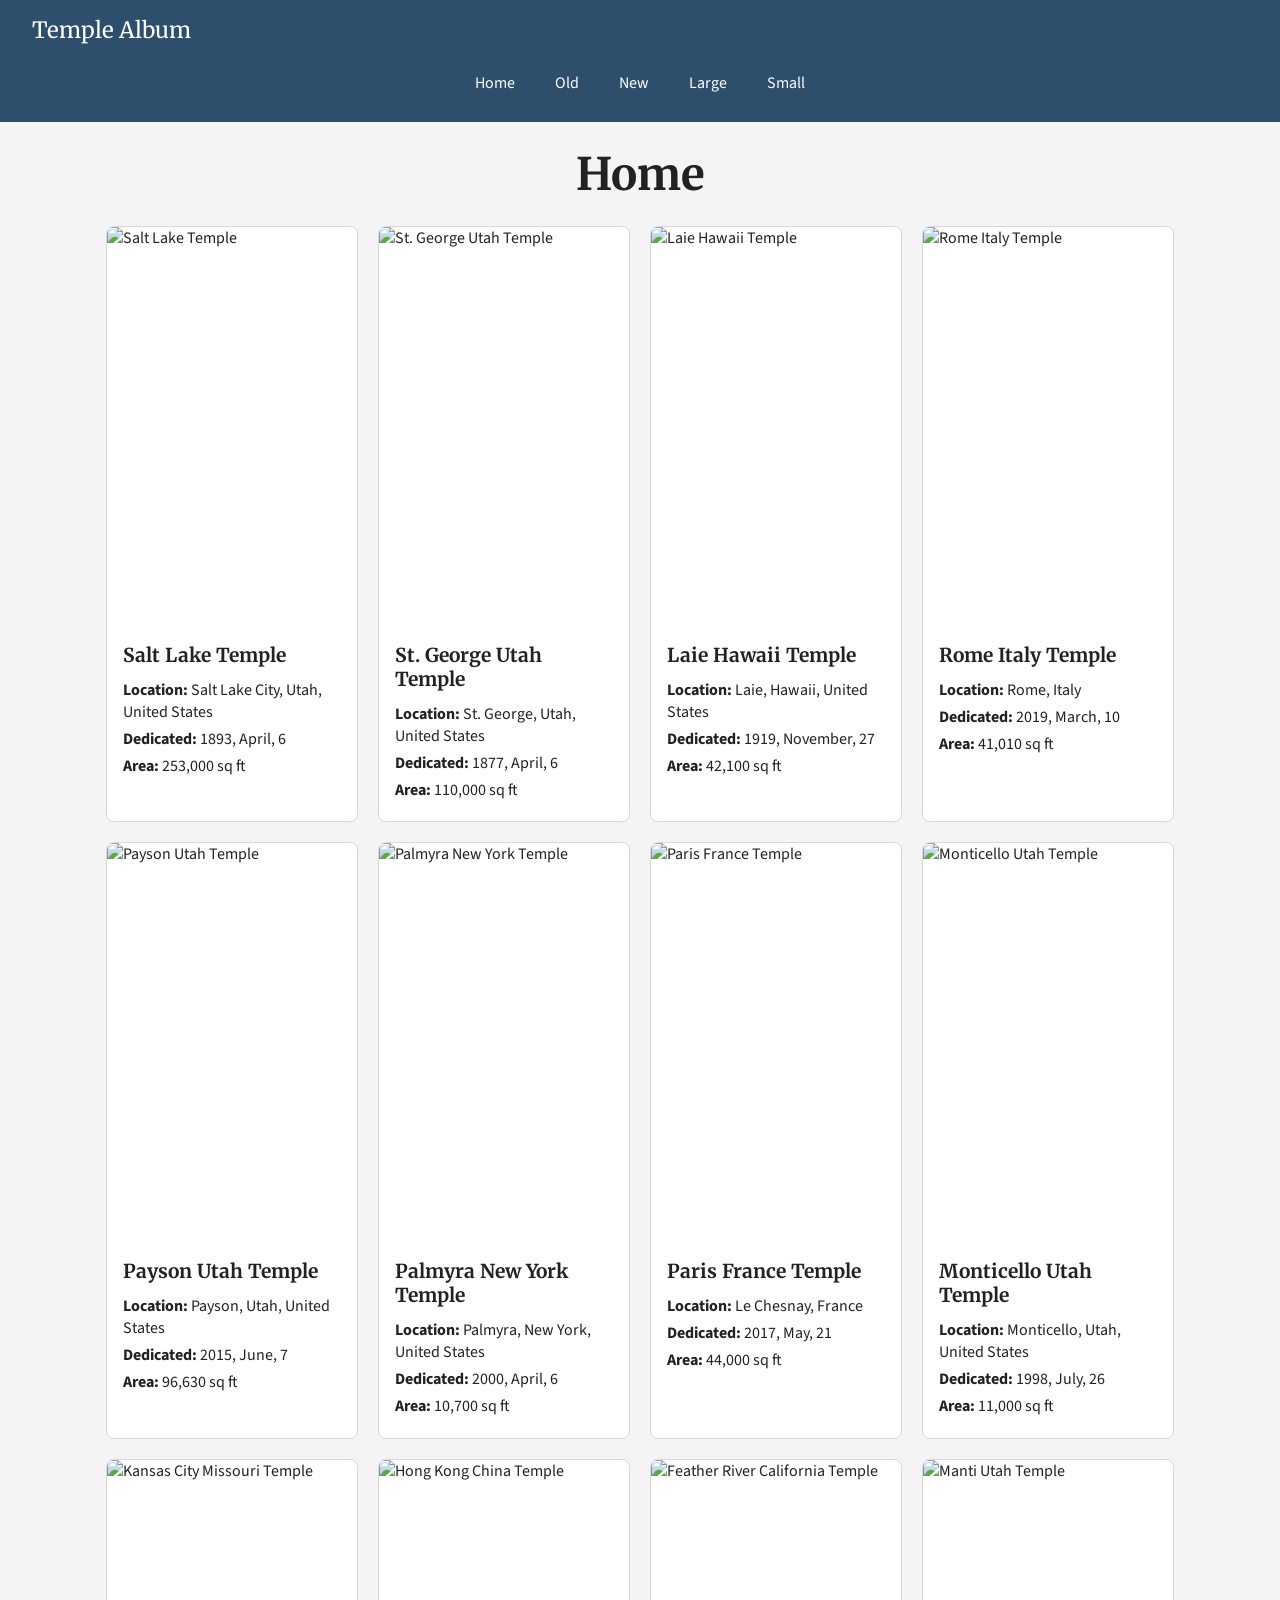
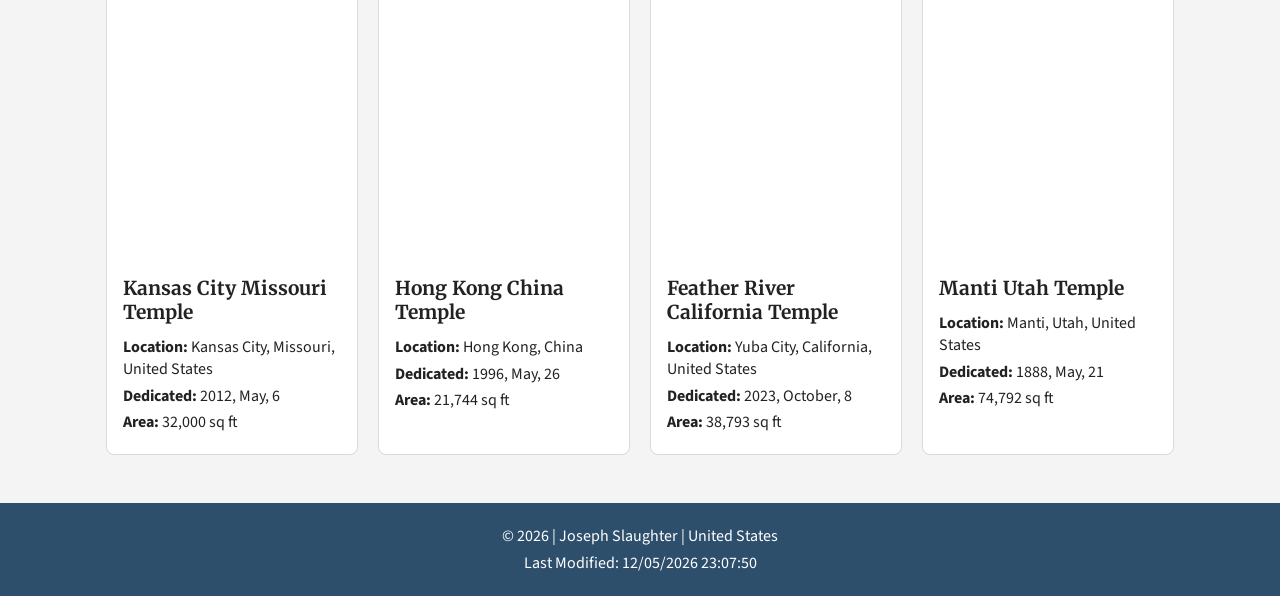
==== filtered-temples.html @ b45bba81 "Add WDD 131 assignment pages" ====
<!DOCTYPE html>
<html lang="en">
<head>
  <meta charset="UTF-8">
  <meta name="viewport" content="width=device-width, initial-scale=1.0">
  <meta name="description" content="Filtered temple album with responsive navigation and lazy loaded images.">
  <meta name="author" content="Joseph Slaughter">
  <title>Filtered Temple Album</title>
  <link rel="preconnect" href="https://fonts.googleapis.com">
  <link rel="preconnect" href="https://fonts.gstatic.com" crossorigin>
  <link href="https://fonts.googleapis.com/css2?family=Merriweather:wght@700&family=Source+Sans+3:wght@400;600;700&display=swap" rel="stylesheet">
  <link rel="stylesheet" href="styles/filtered-temples.css">
  <link rel="stylesheet" href="styles/filtered-temples-large.css">
  <script src="scripts/filtered-temples.js" defer></script>
</head>
<body>
  <header>
    <div class="header-bar">
      <span class="site-title">Temple Album</span>
      <button id="menuButton" class="menu-button" type="button" aria-expanded="false" aria-controls="primaryNav" aria-label="Open navigation menu">
        &#9776;
      </button>
    </div>
    <nav id="primaryNav" class="navigation">
      <button type="button" data-filter="home">Home</button>
      <button type="button" data-filter="old">Old</button>
      <button type="button" data-filter="new">New</button>
      <button type="button" data-filter="large">Large</button>
      <button type="button" data-filter="small">Small</button>
    </nav>
  </header>

  <main>
    <h1 id="pageTitle">Home</h1>
    <div id="templeCards" class="card-grid"></div>
  </main>

  <footer>
    <p>&copy; <span id="currentyear"></span> | Joseph Slaughter | United States</p>
    <p id="lastModified"></p>
  </footer>
</body>
</html>
---- styles/filtered-temples.css ----
@import url("./temples.css");
---- styles/filtered-temples-large.css ----
@import url("./temples-large.css");
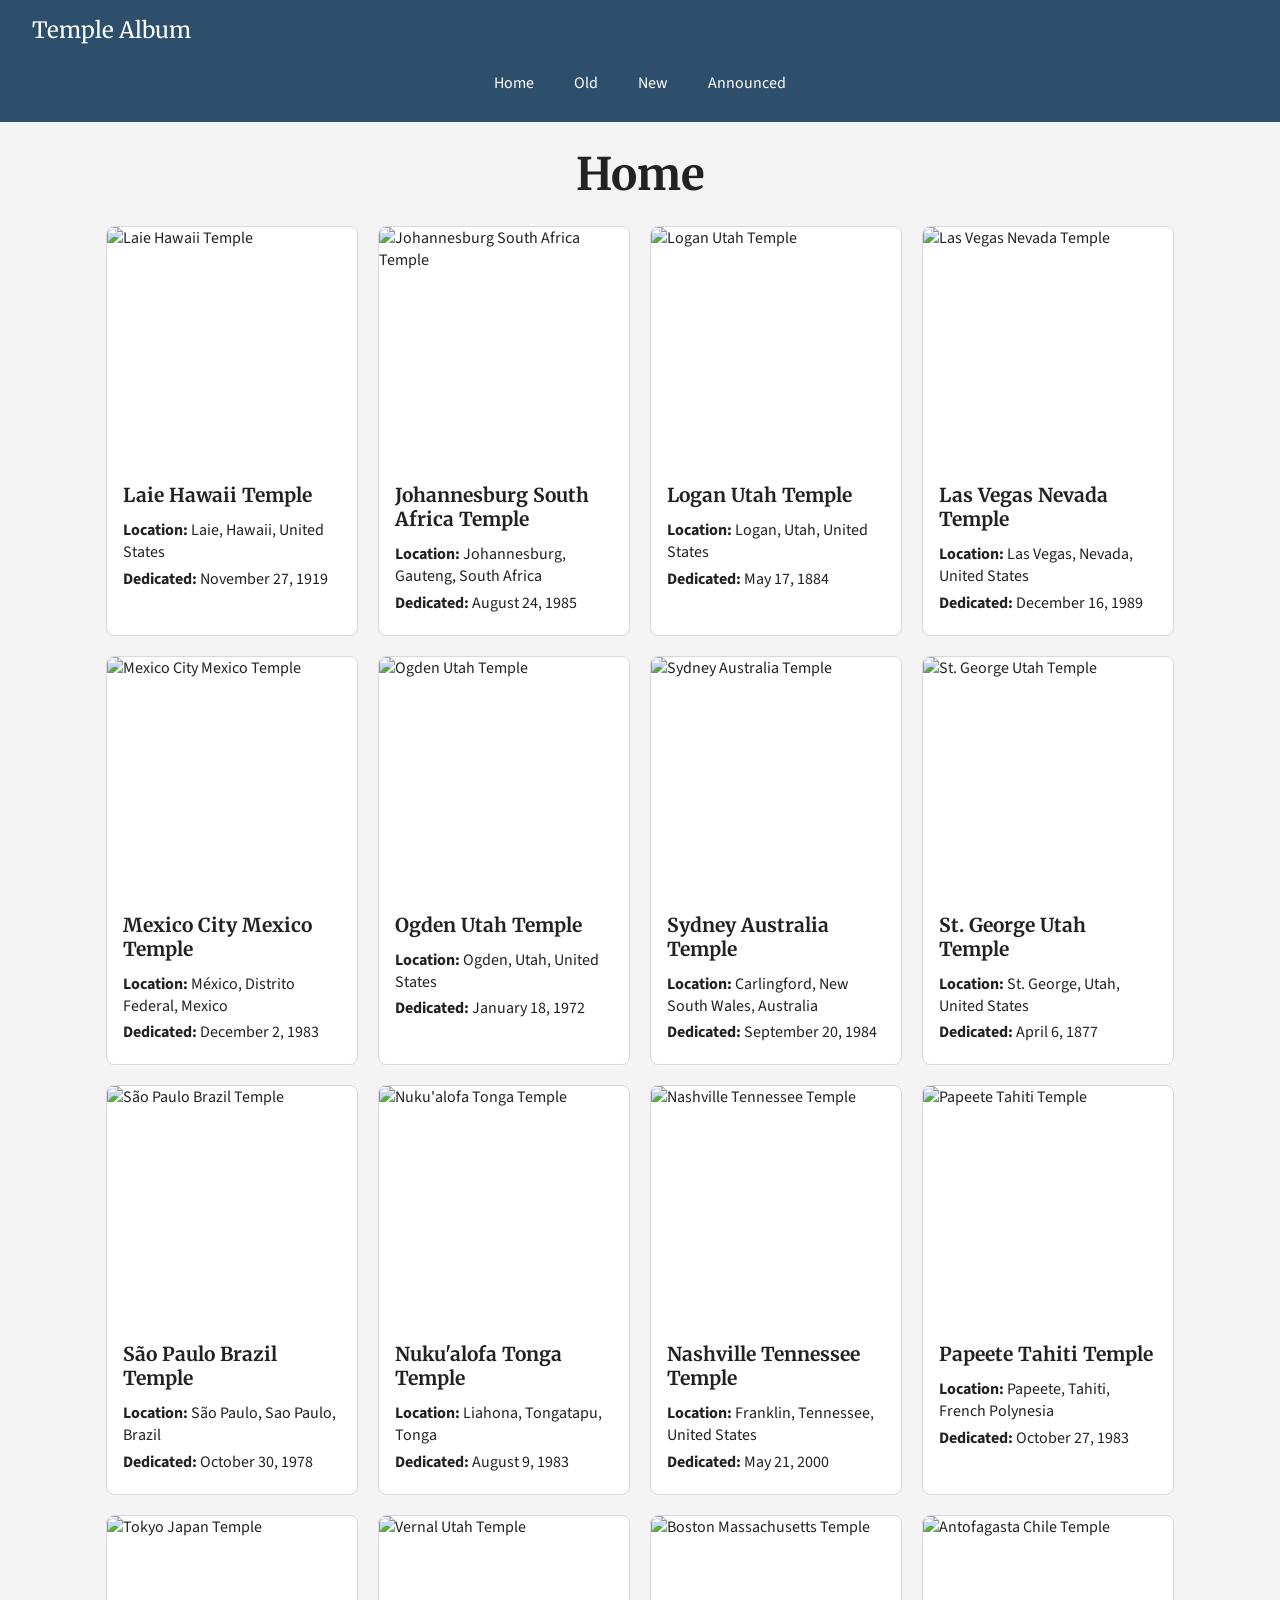
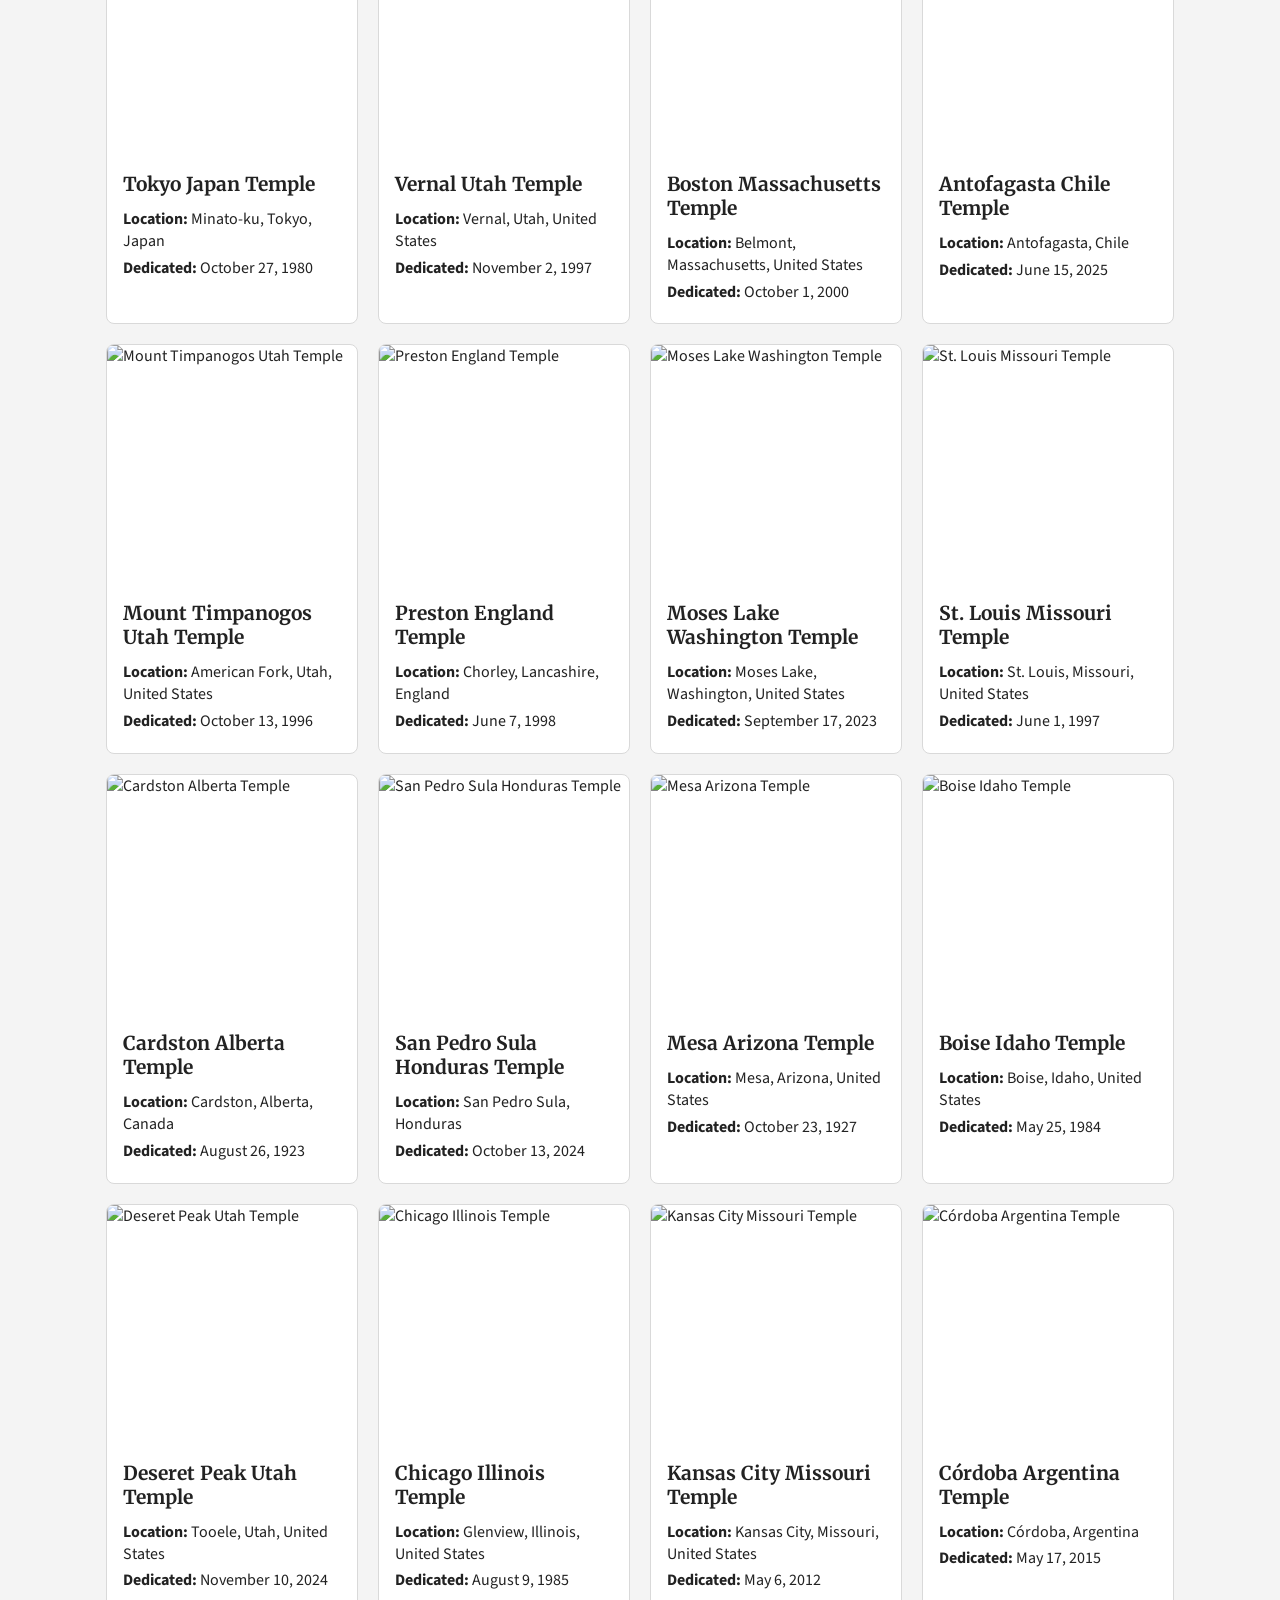
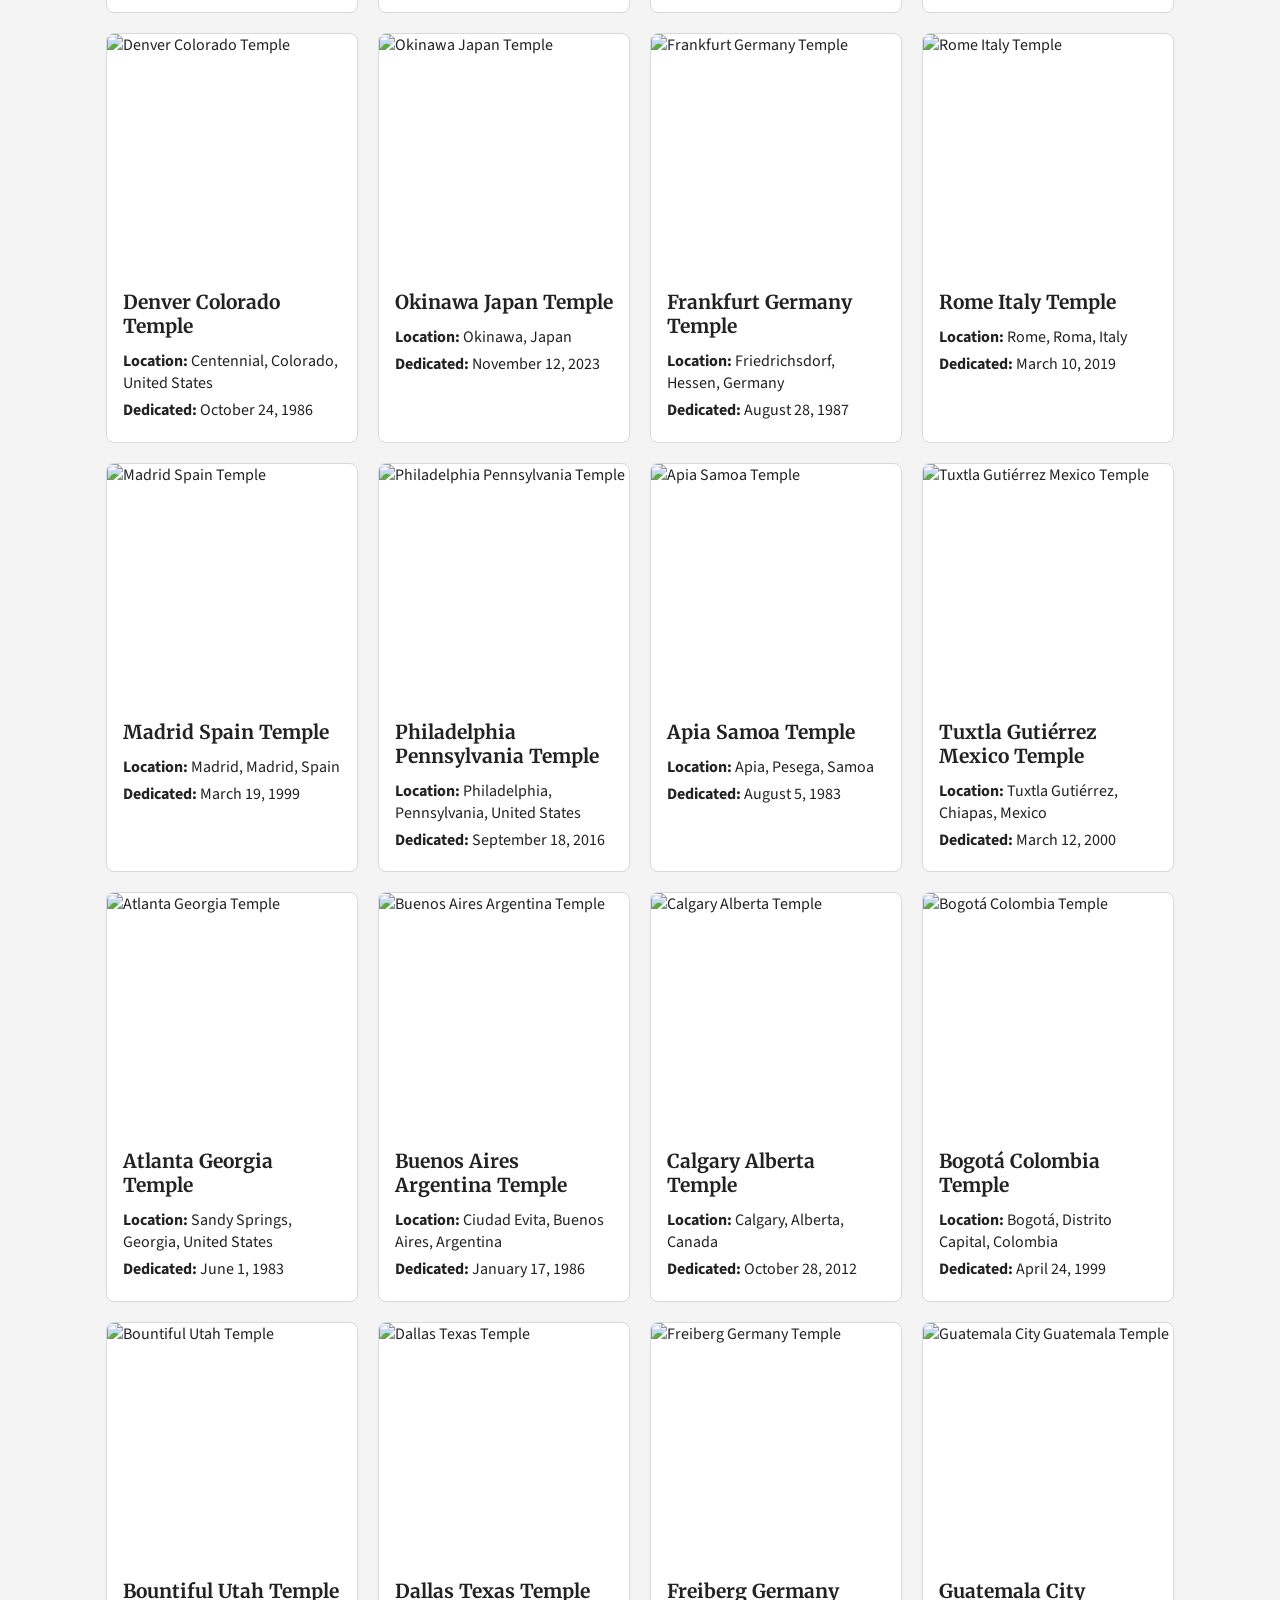
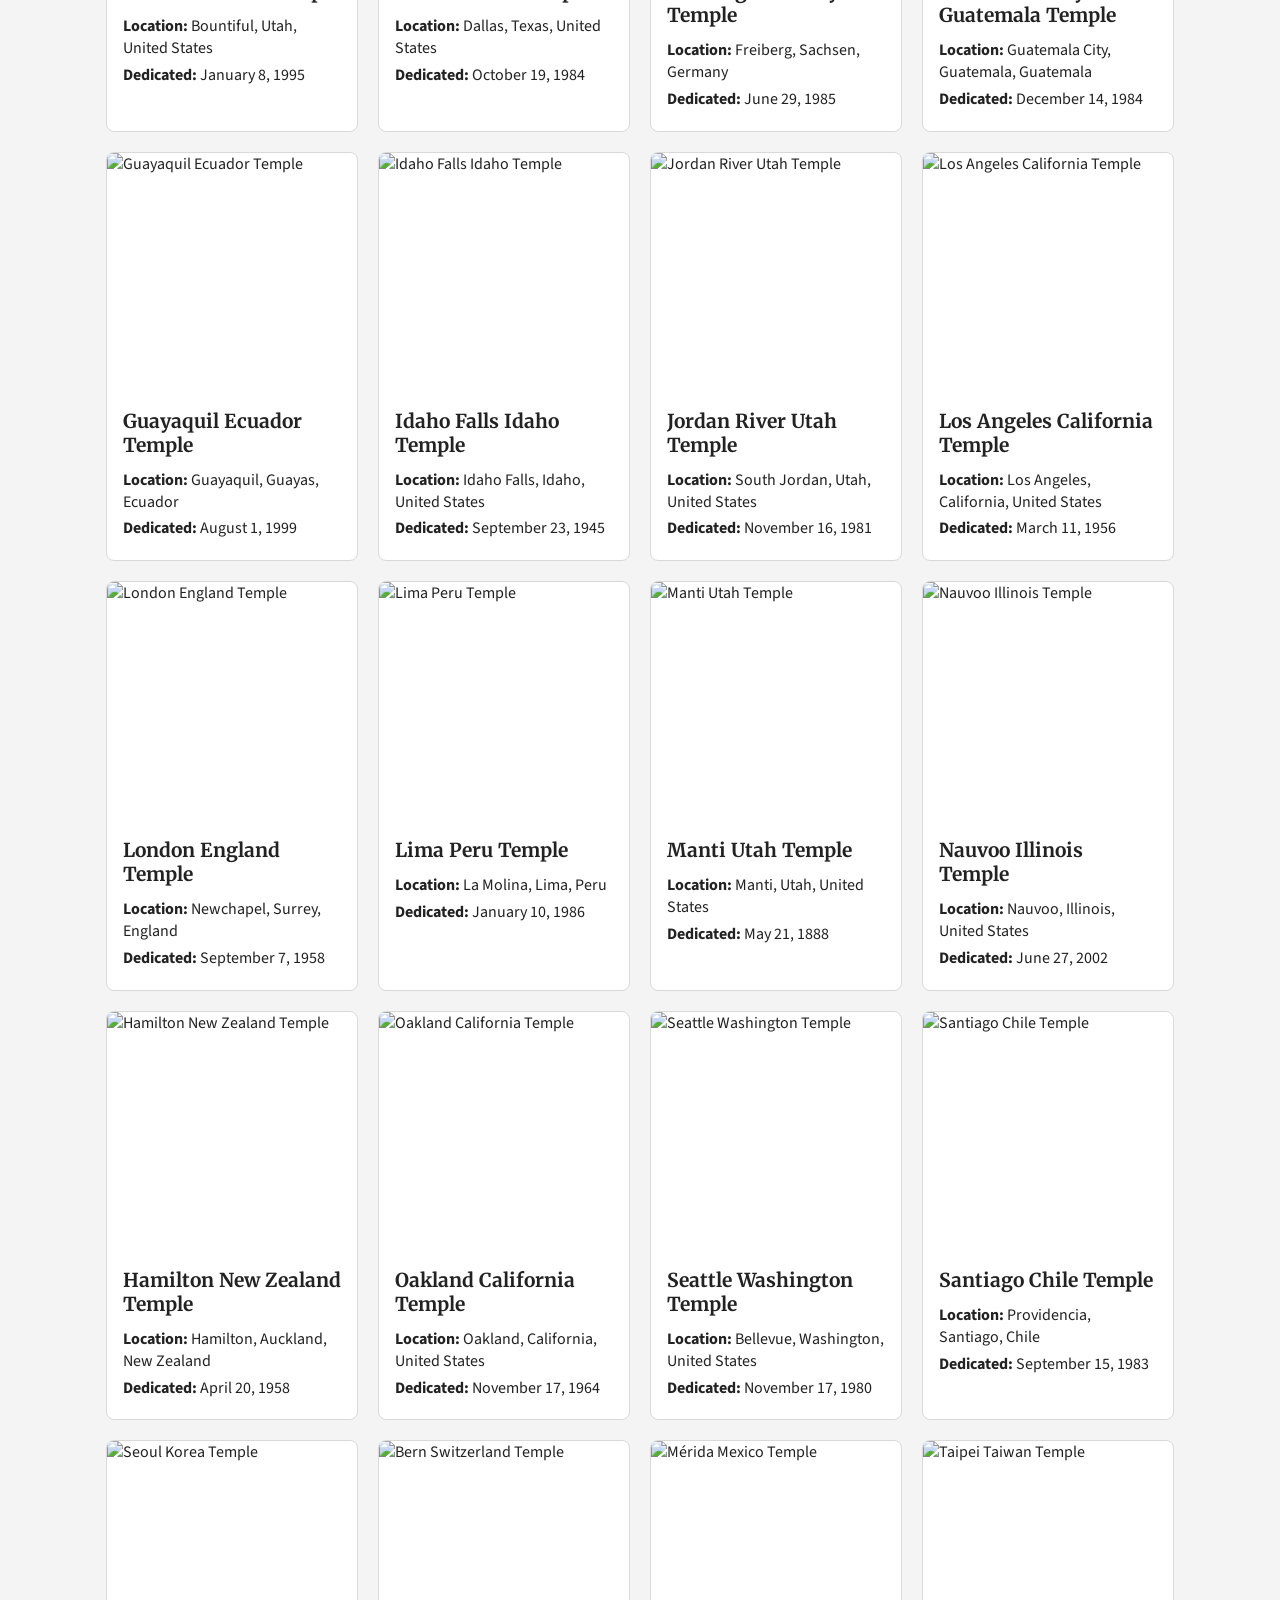
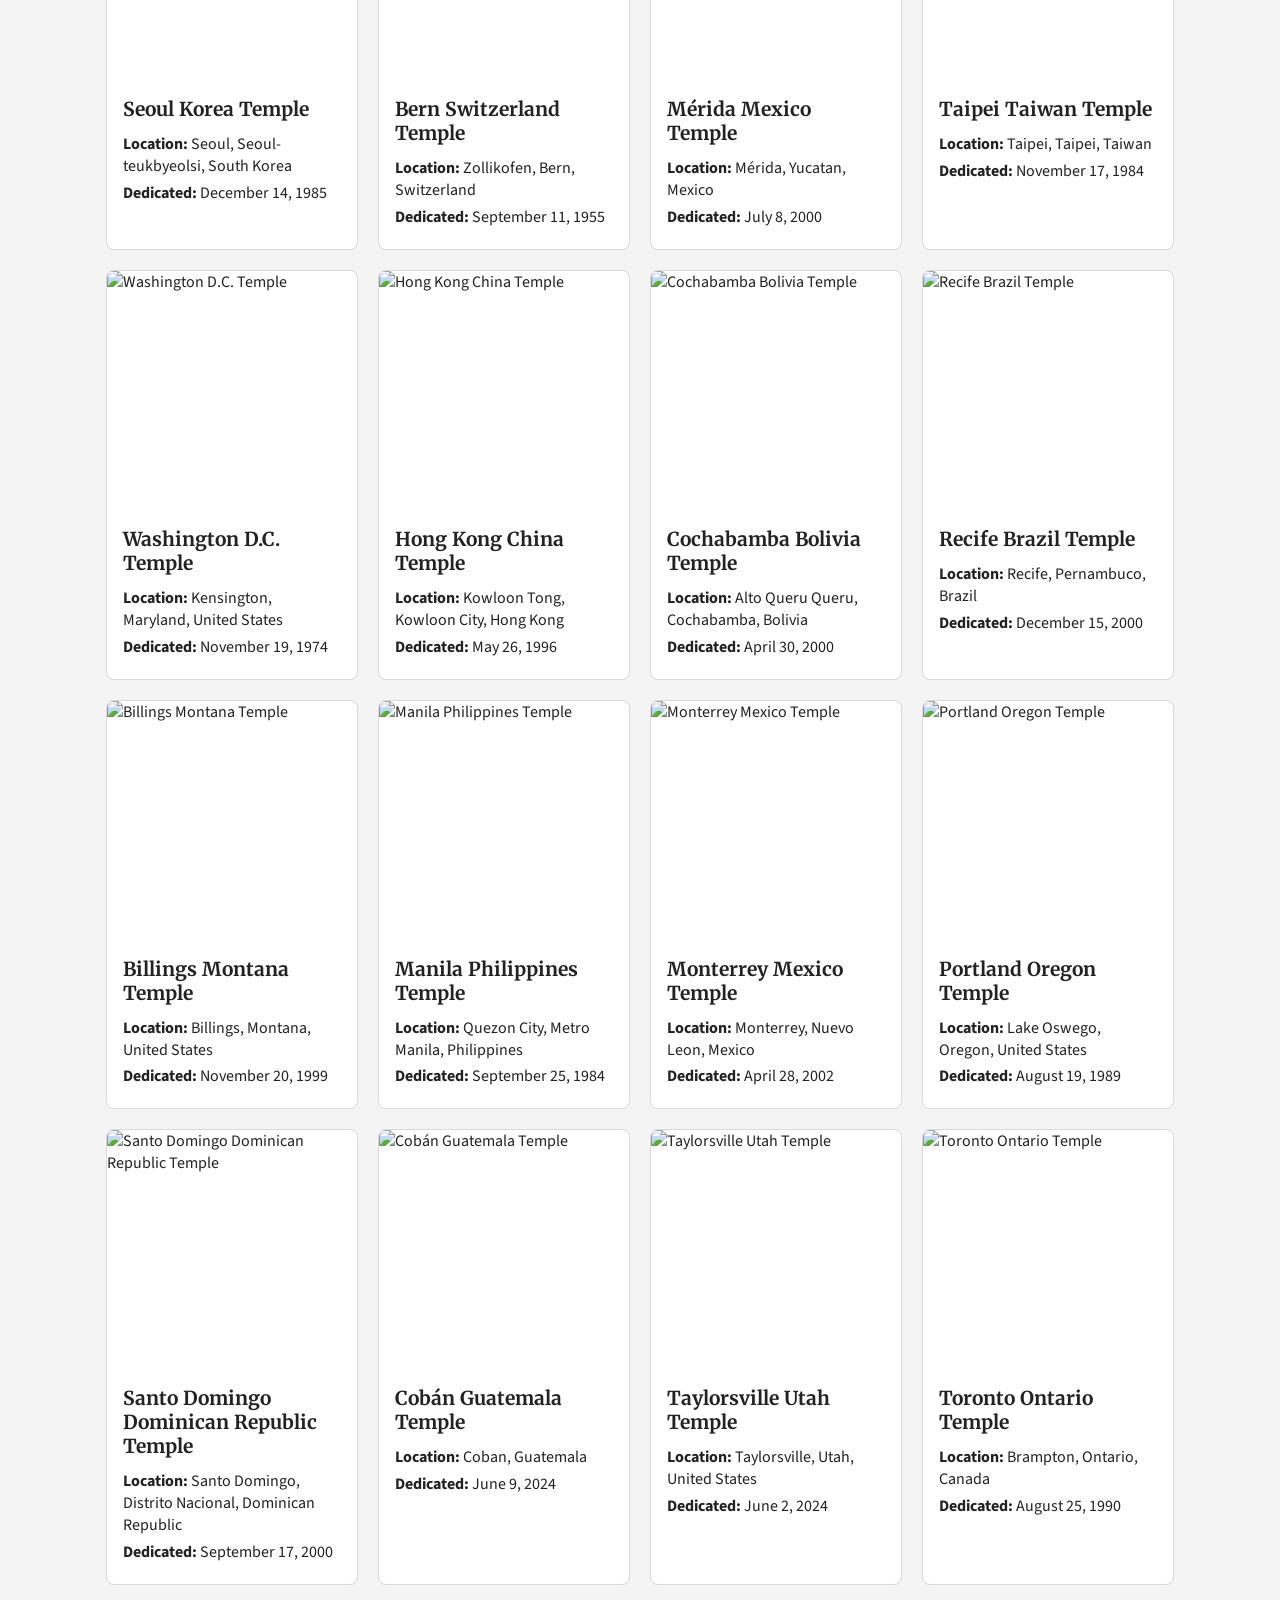
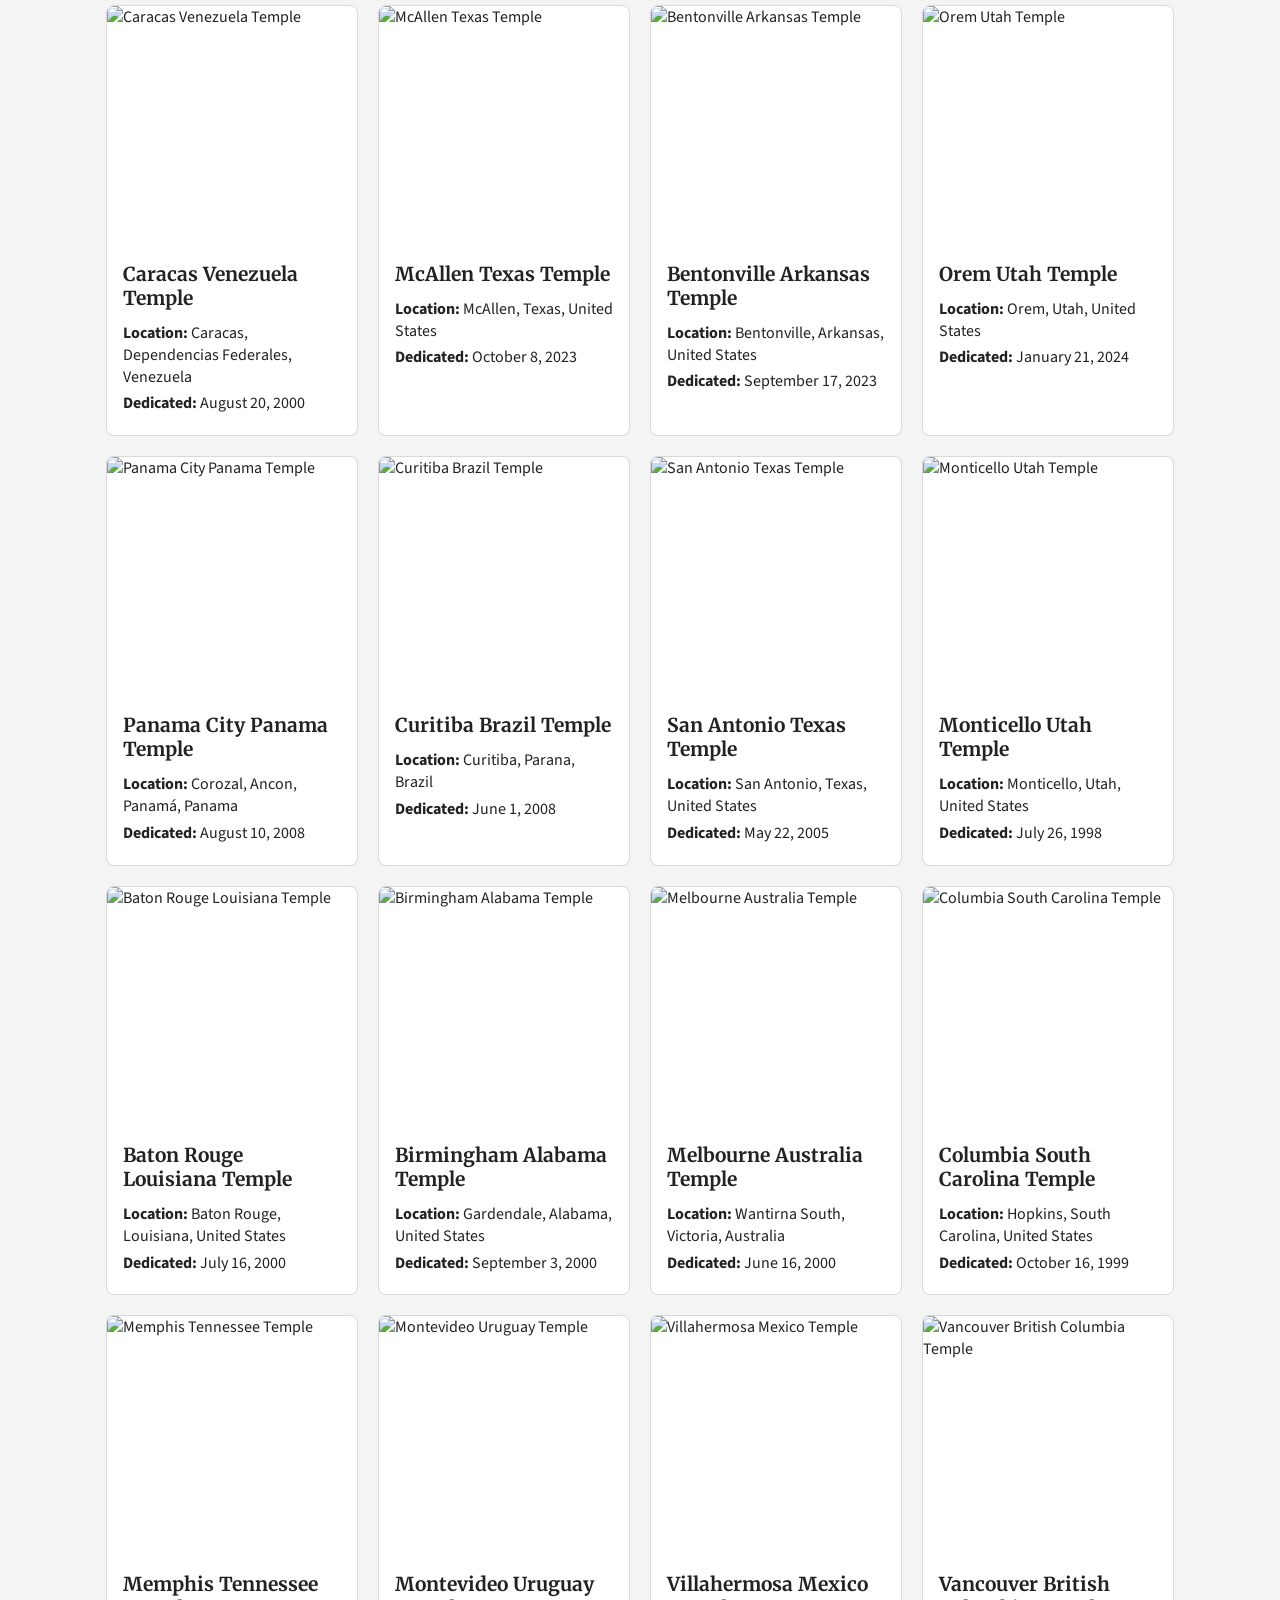
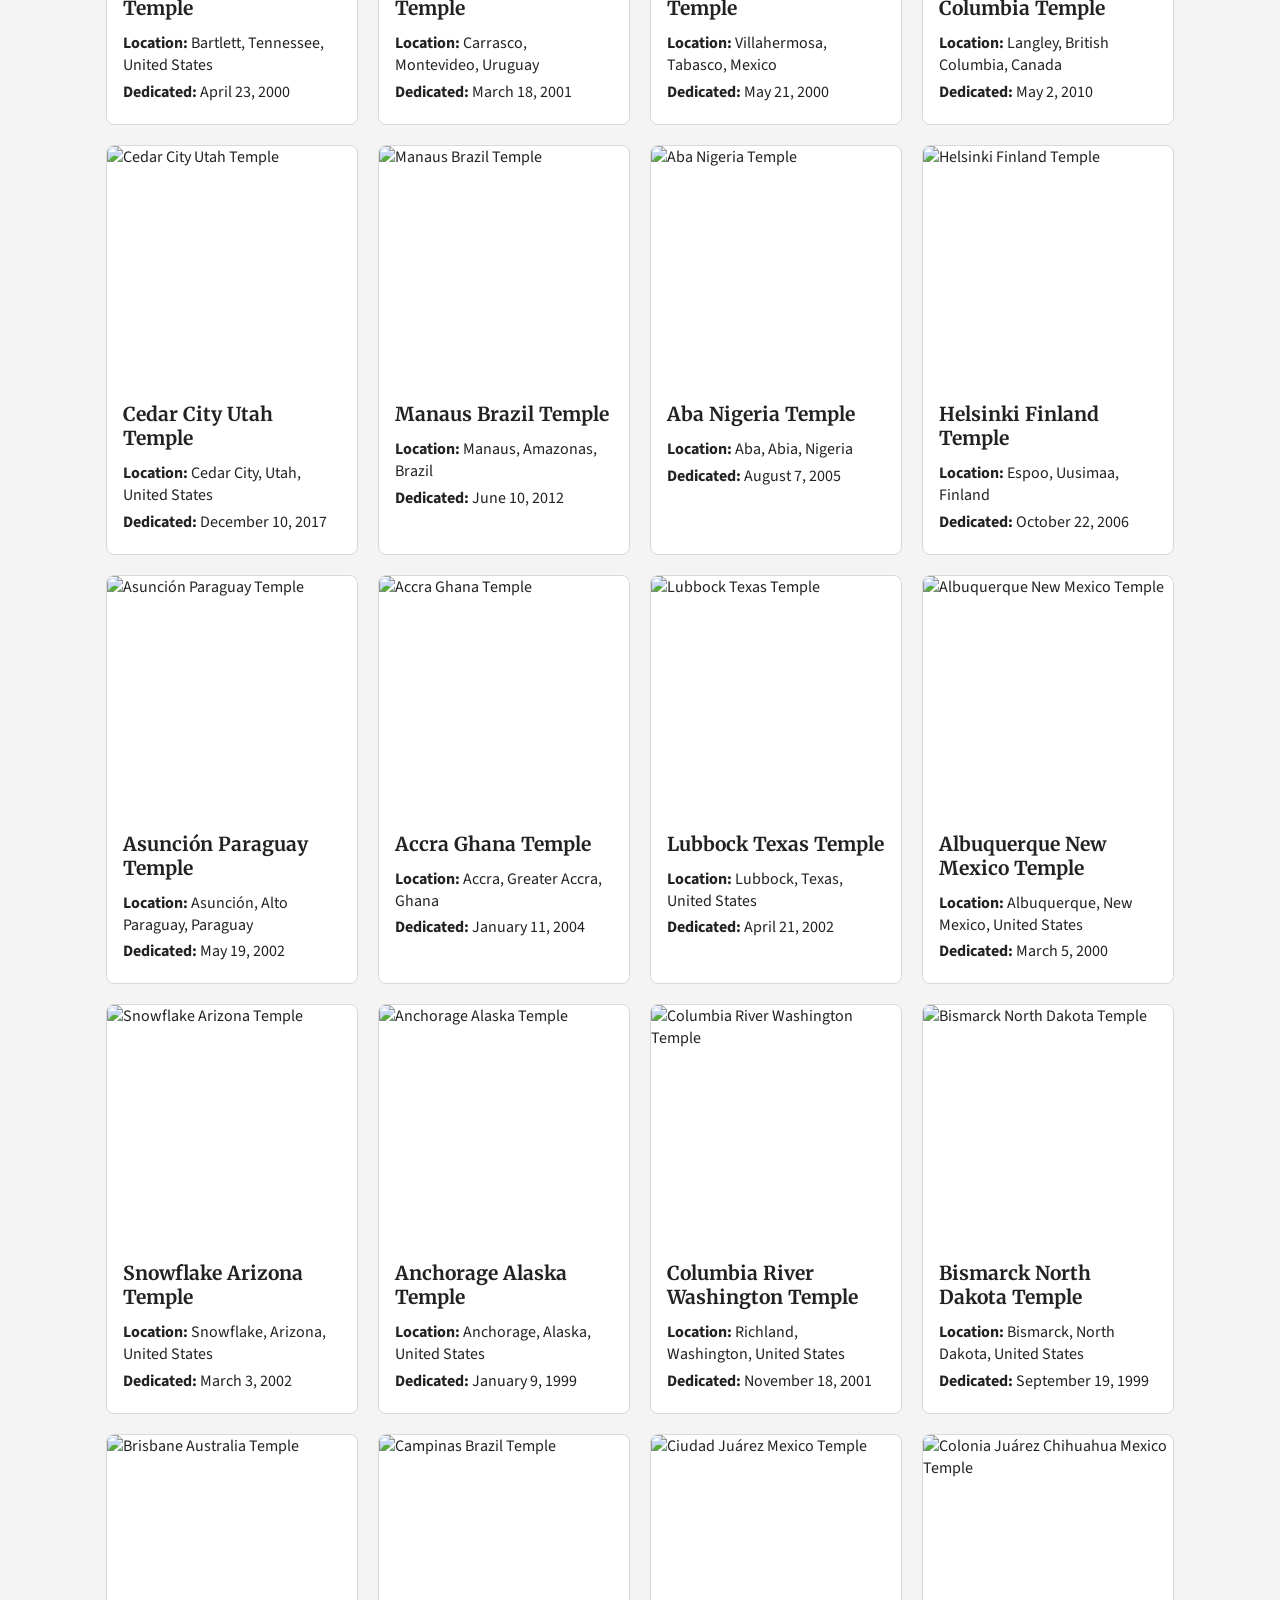
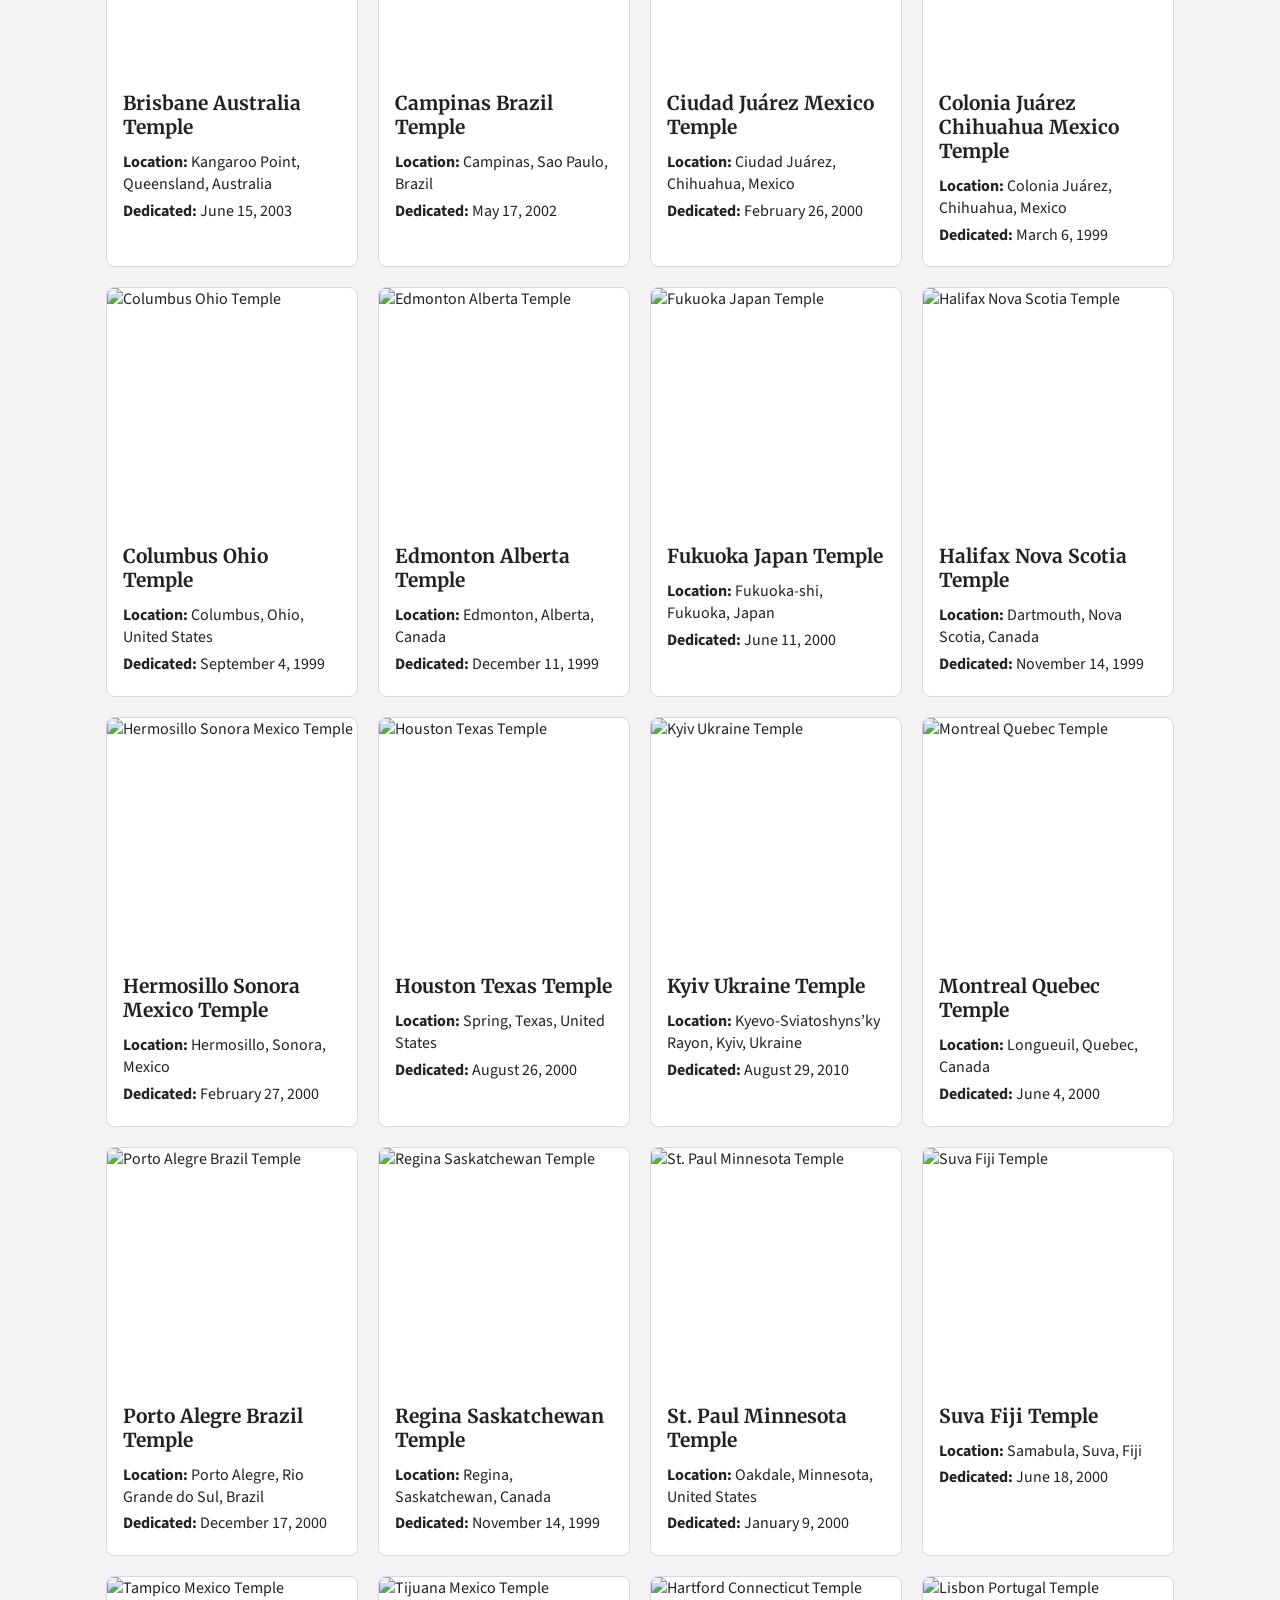
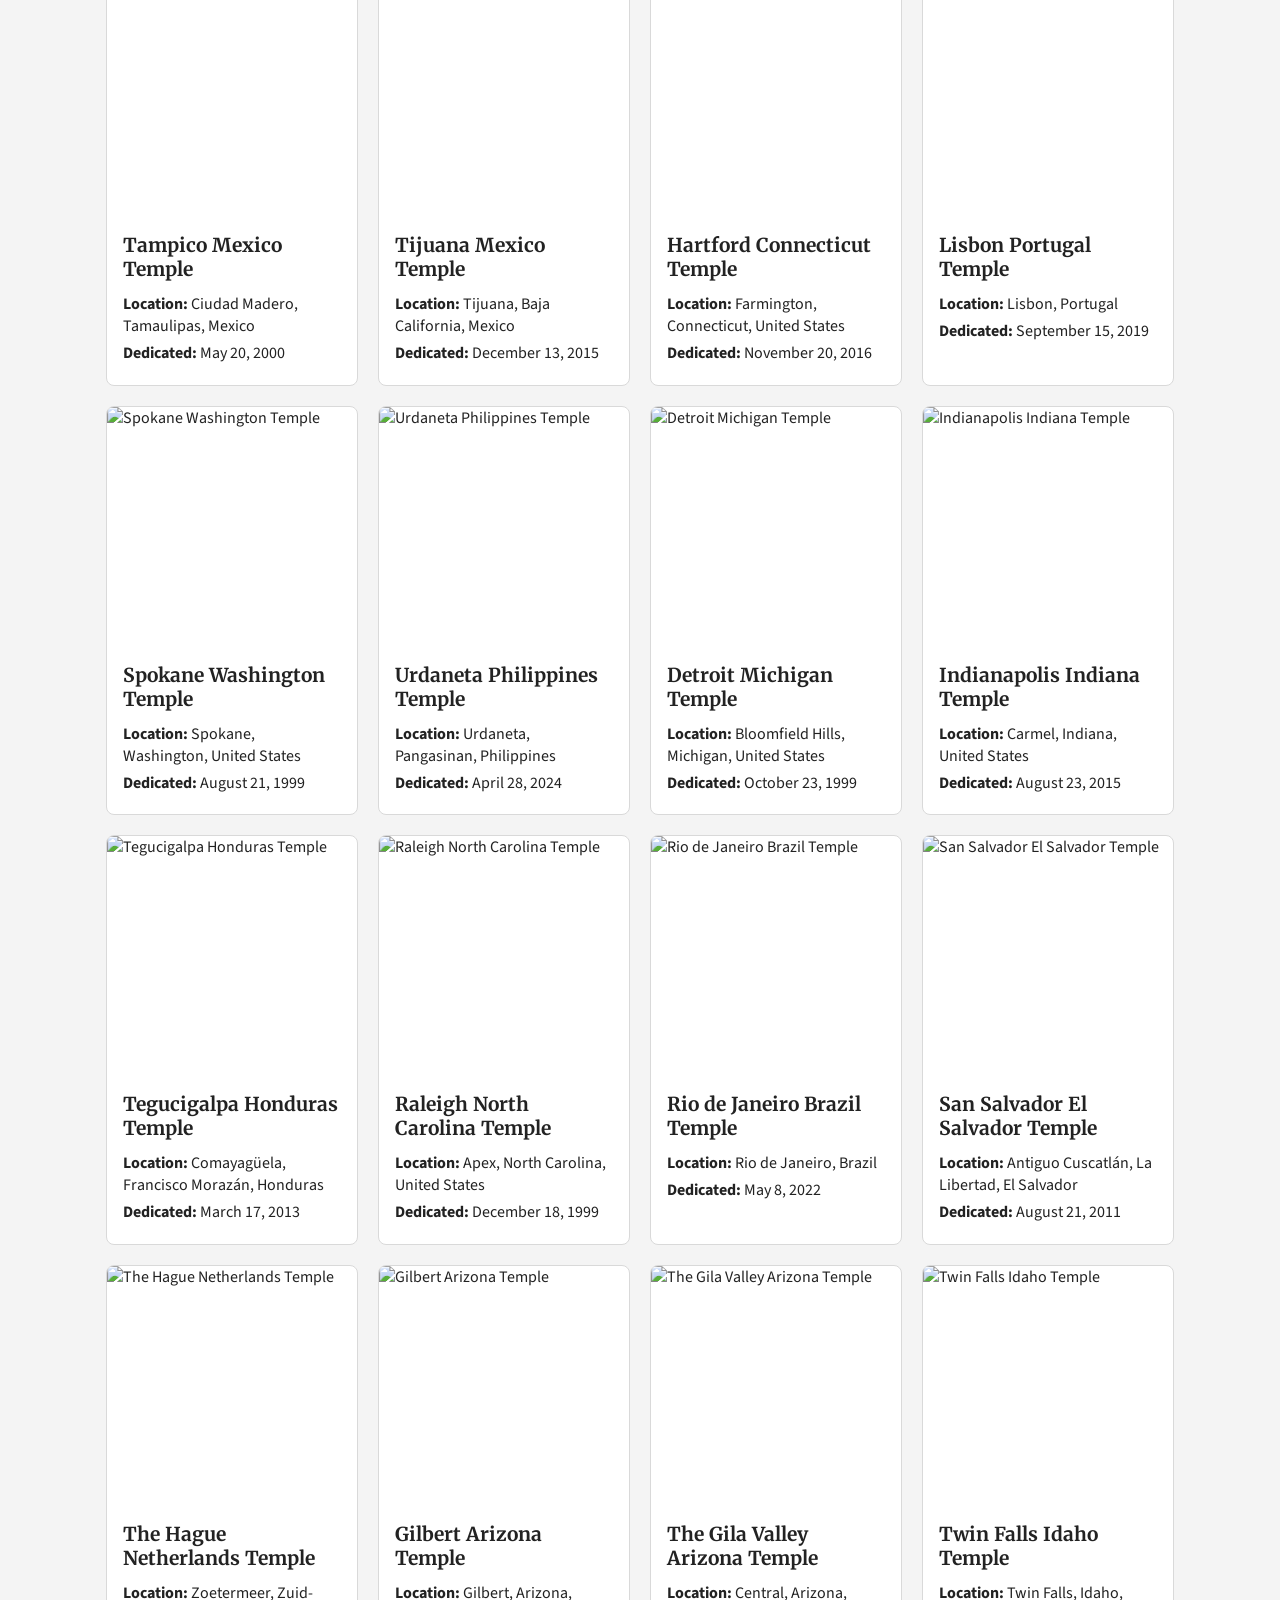
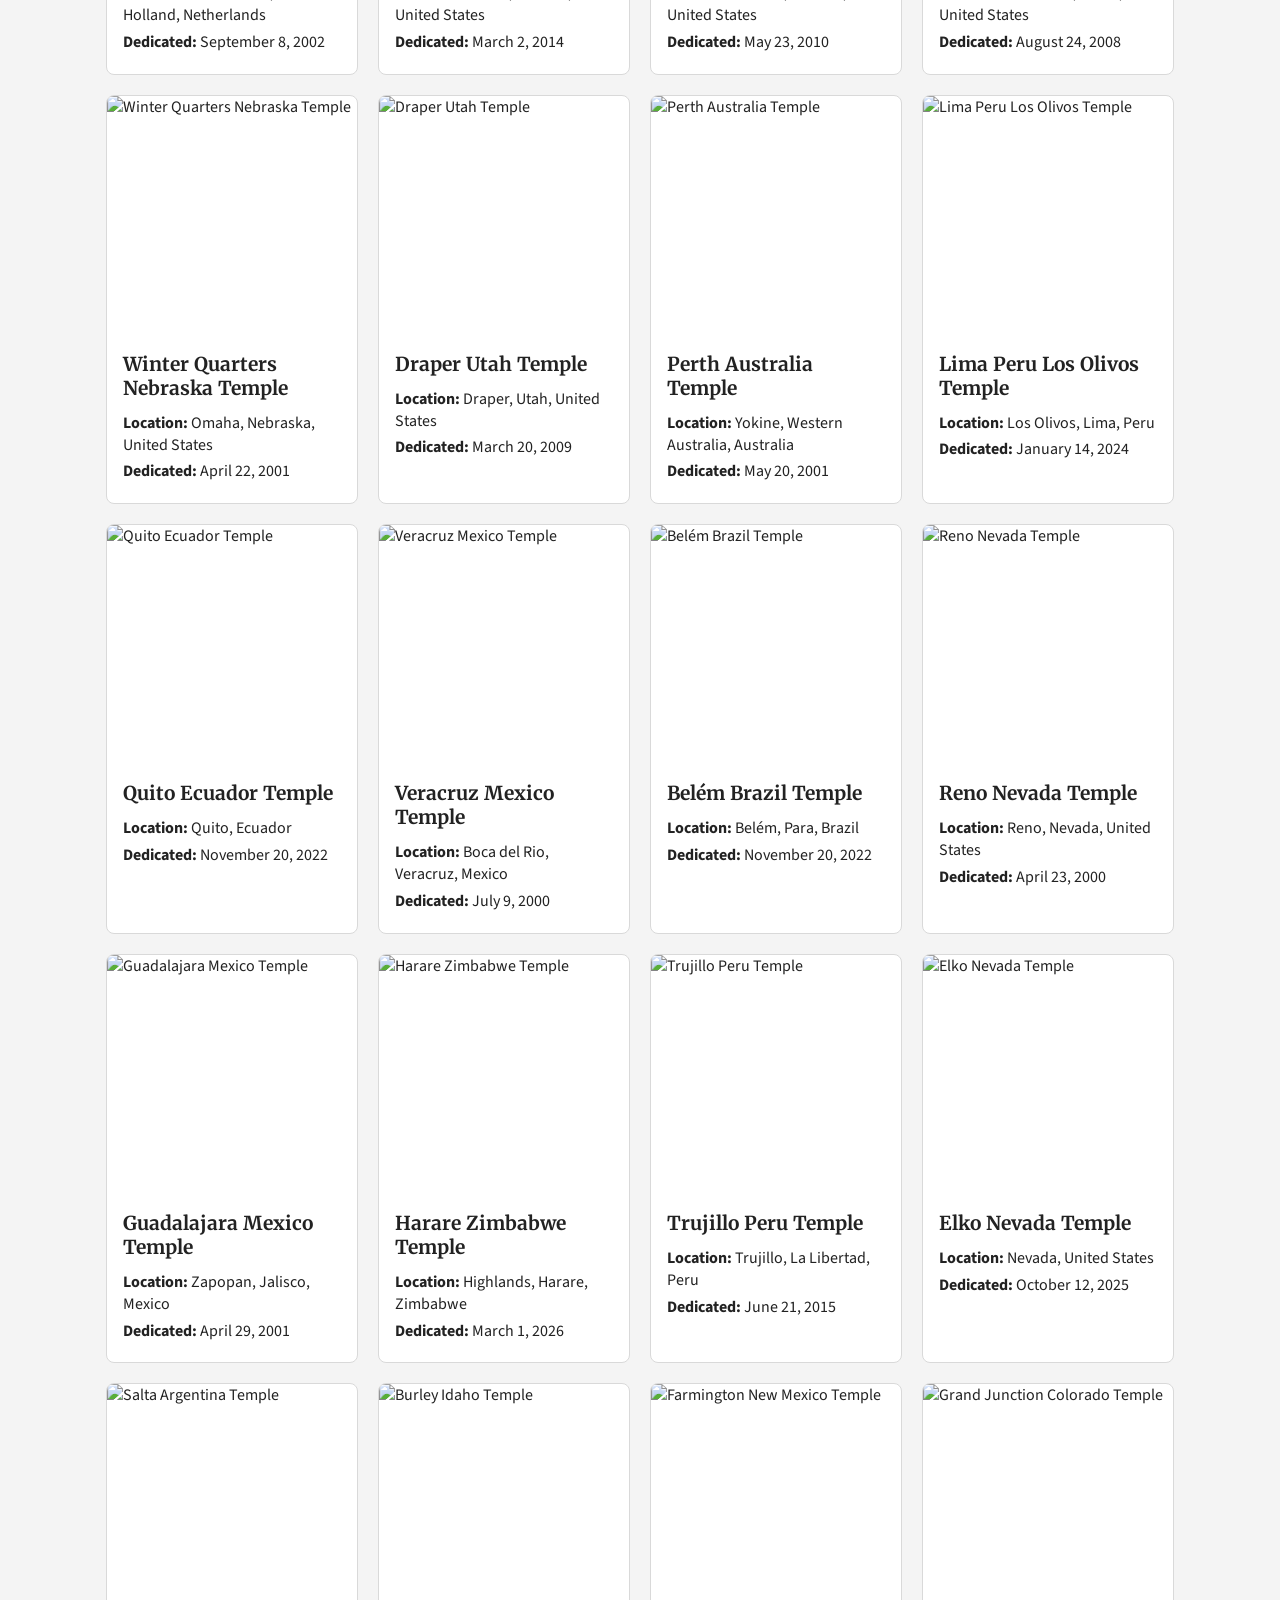
==== commit 601a9d4a: "Use worldwide temple dataset" ====
--- a/filtered-temples.html
+++ b/filtered-temples.html
@@ -11,6 +11,7 @@
   <link href="https://fonts.googleapis.com/css2?family=Merriweather:wght@700&family=Source+Sans+3:wght@400;600;700&display=swap" rel="stylesheet">
   <link rel="stylesheet" href="styles/filtered-temples.css">
   <link rel="stylesheet" href="styles/filtered-temples-large.css">
+  <script src="scripts/filtered-temples-data.js" defer></script>
   <script src="scripts/filtered-temples.js" defer></script>
 </head>
 <body>
@@ -25,8 +26,7 @@
       <button type="button" data-filter="home">Home</button>
       <button type="button" data-filter="old">Old</button>
       <button type="button" data-filter="new">New</button>
-      <button type="button" data-filter="large">Large</button>
-      <button type="button" data-filter="small">Small</button>
+      <button type="button" data-filter="announced">Announced</button>
     </nav>
   </header>
 
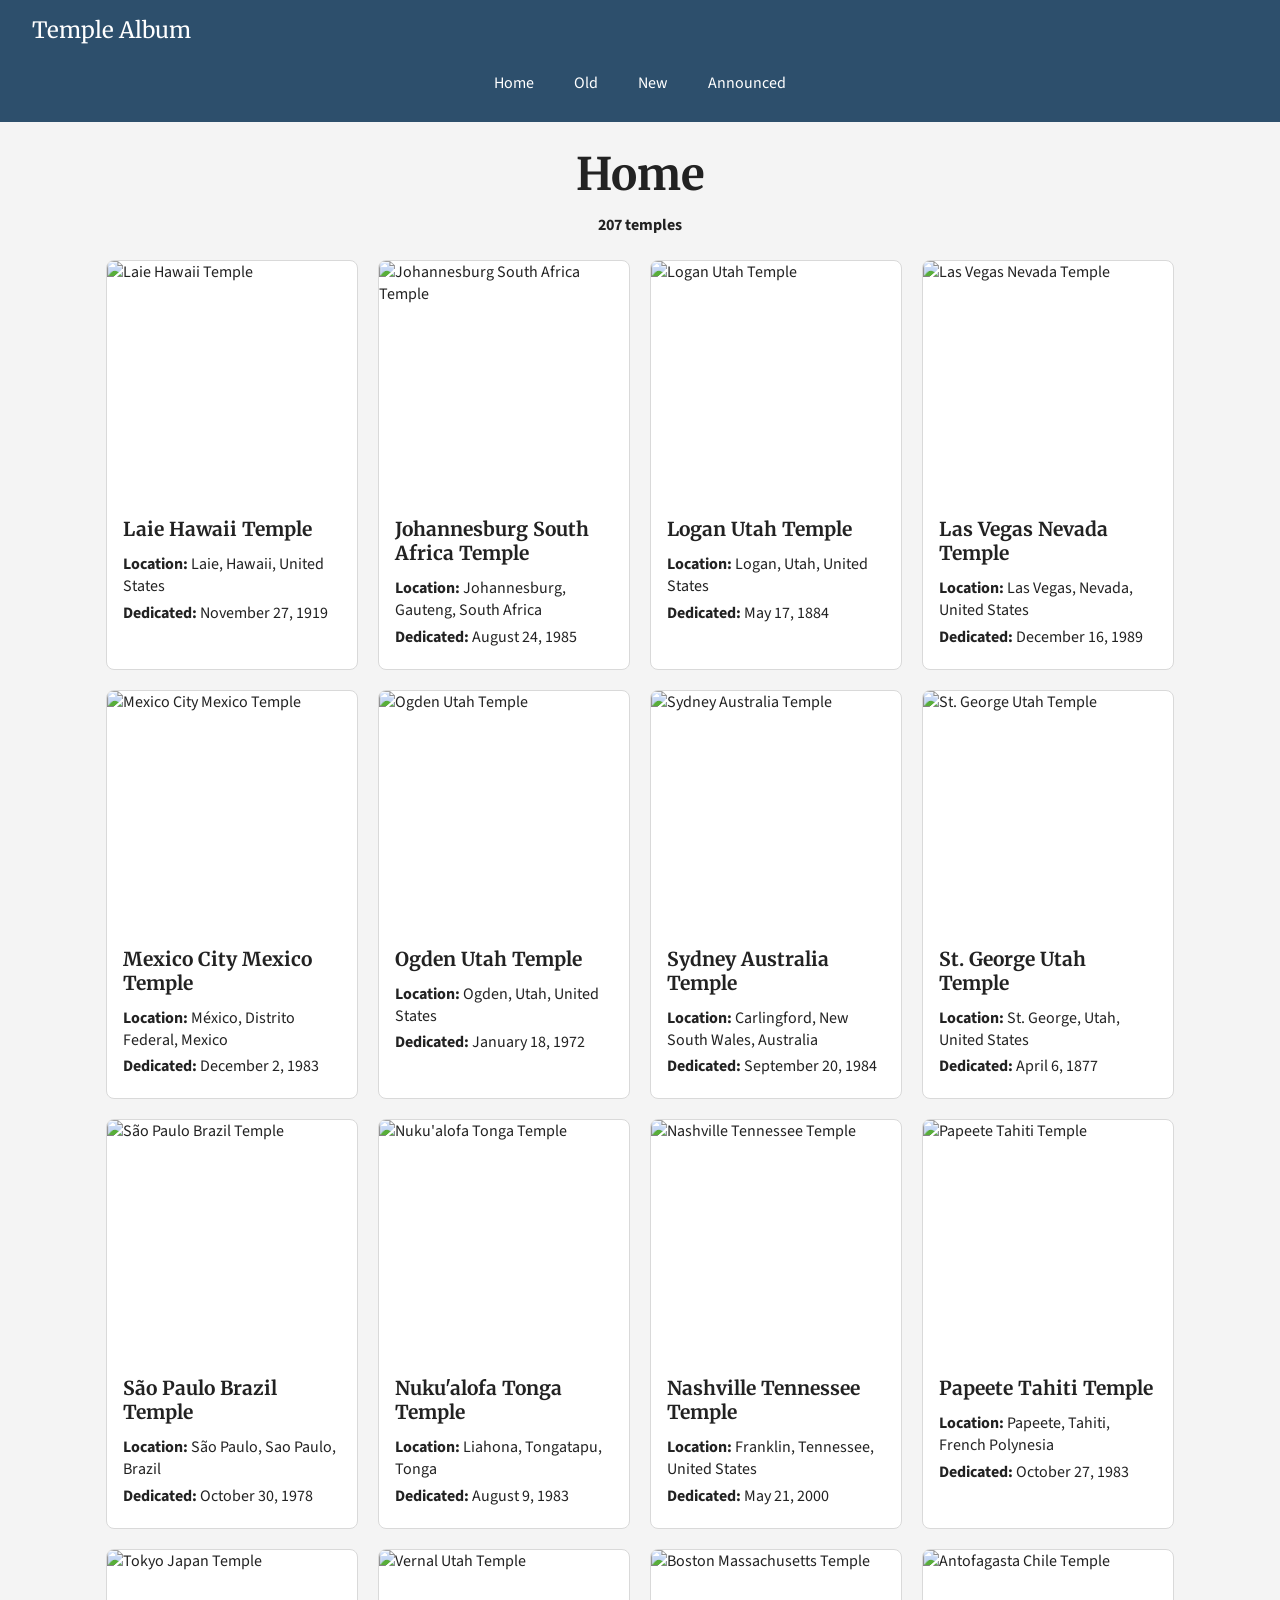
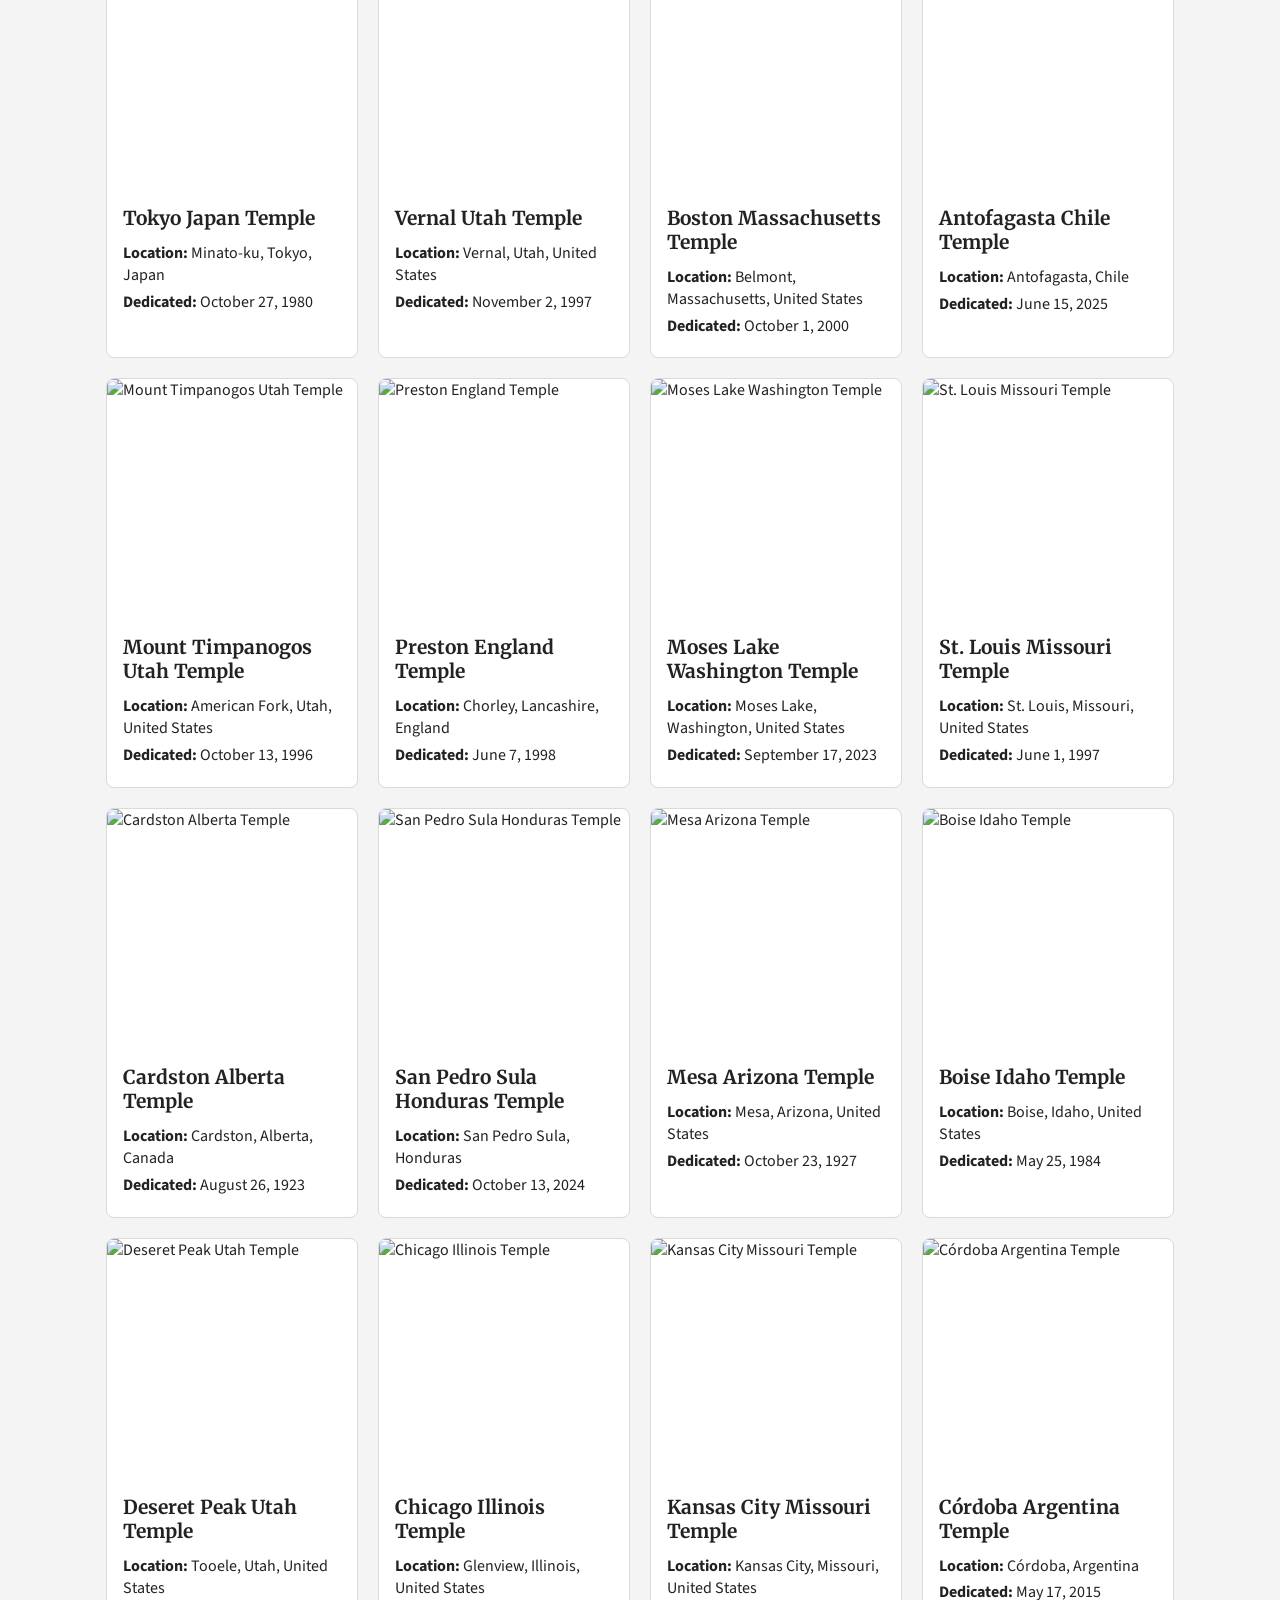
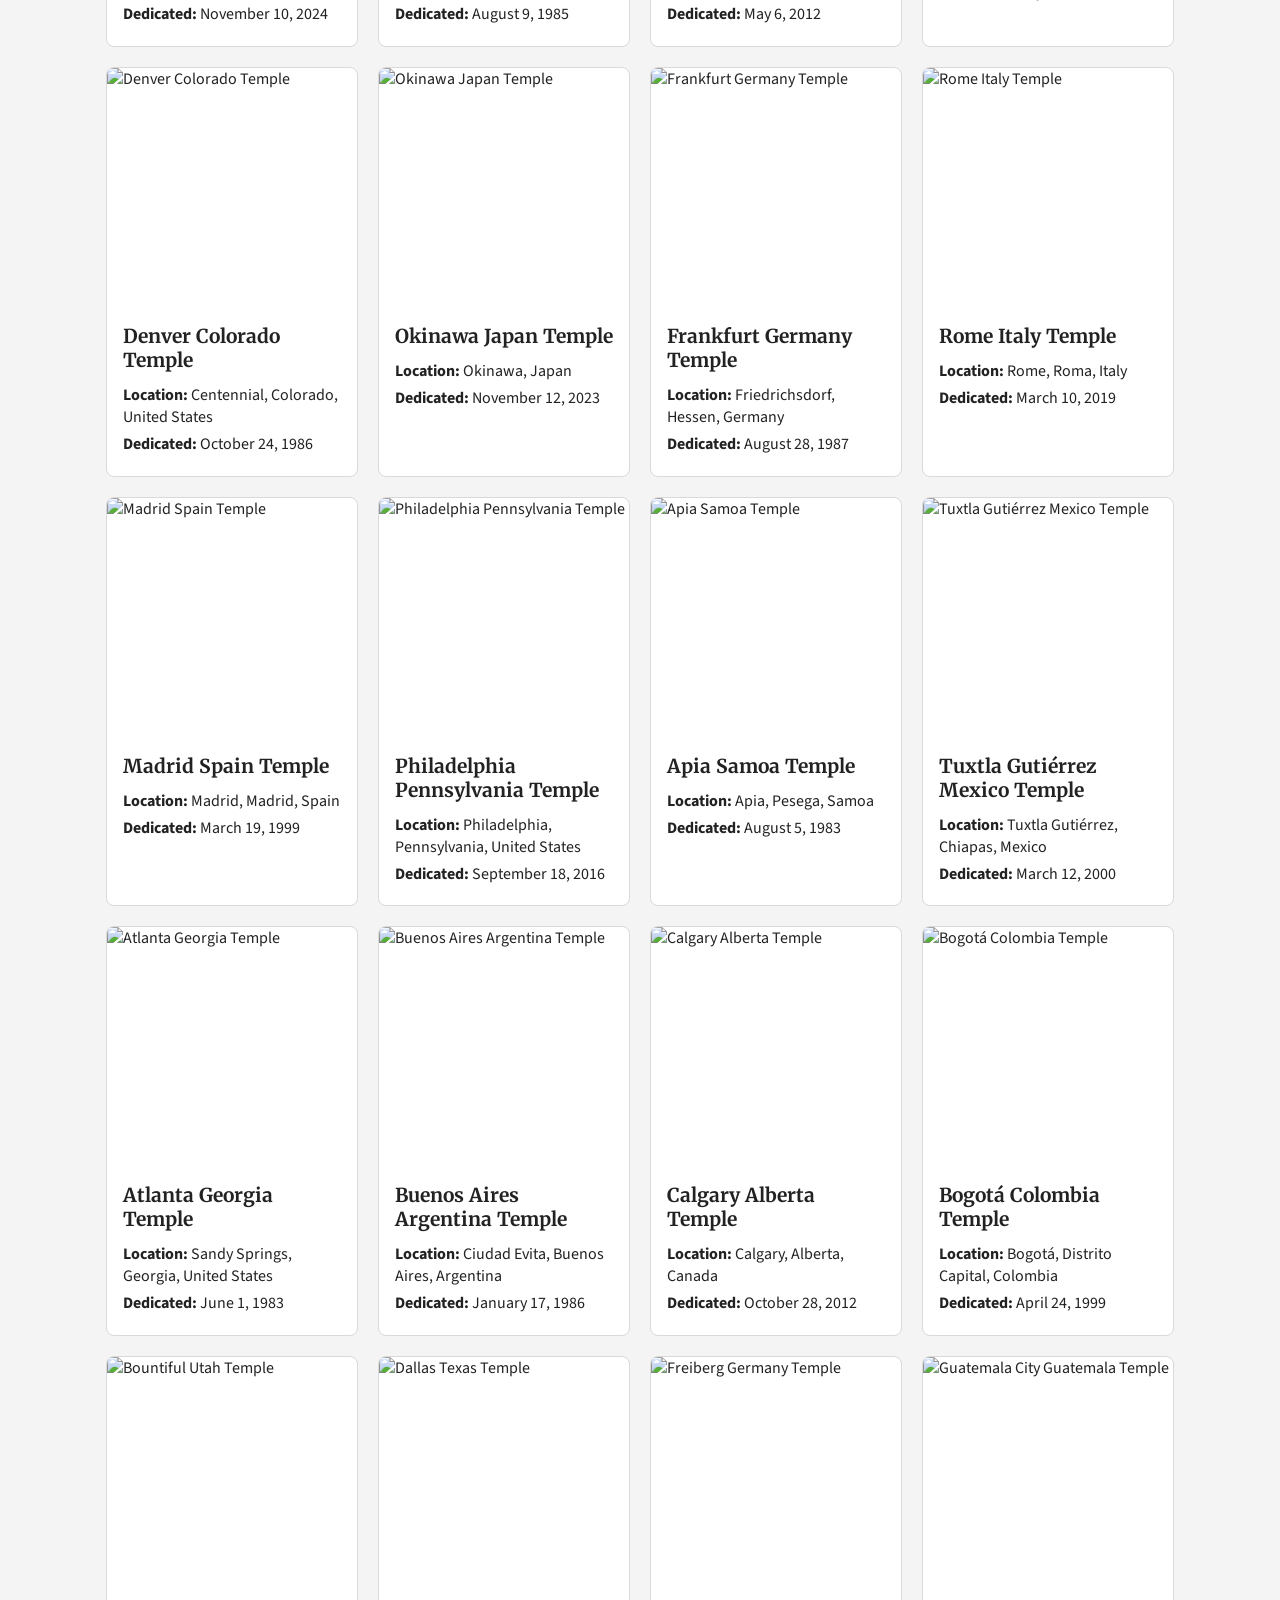
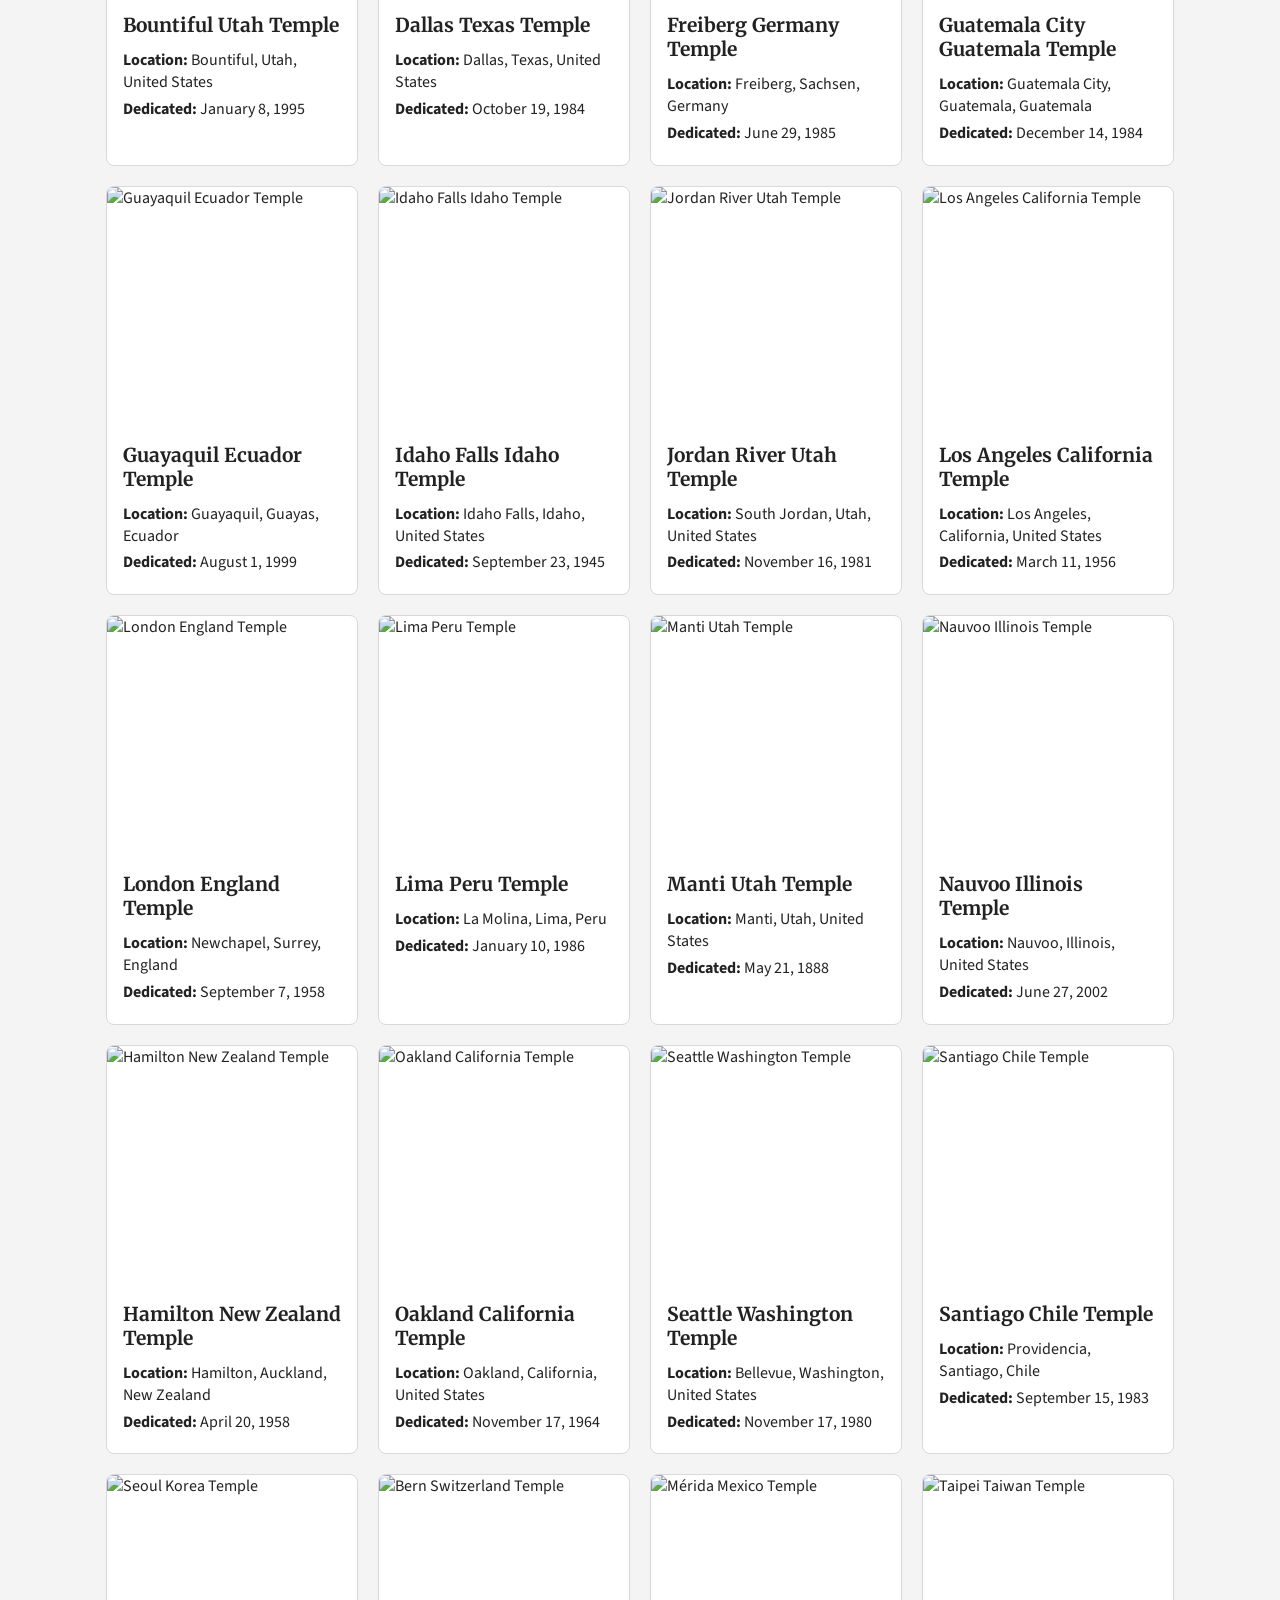
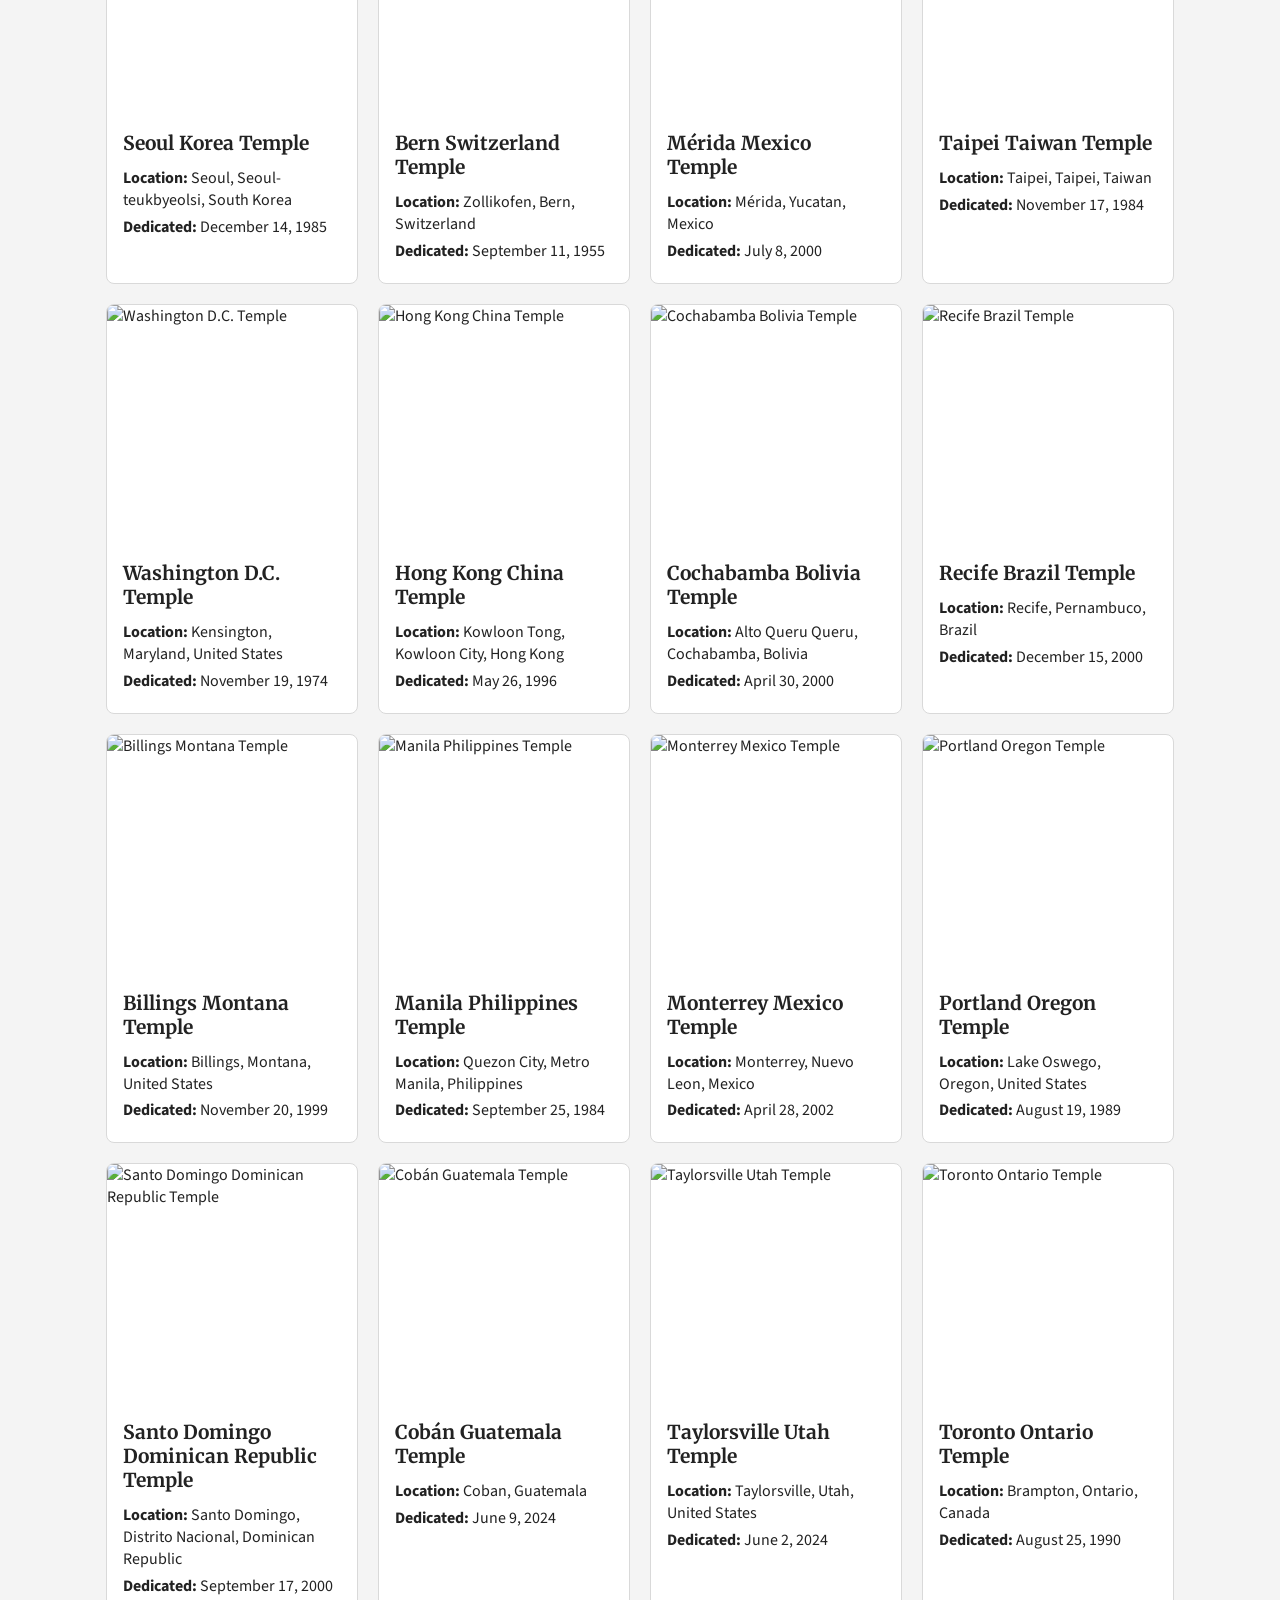
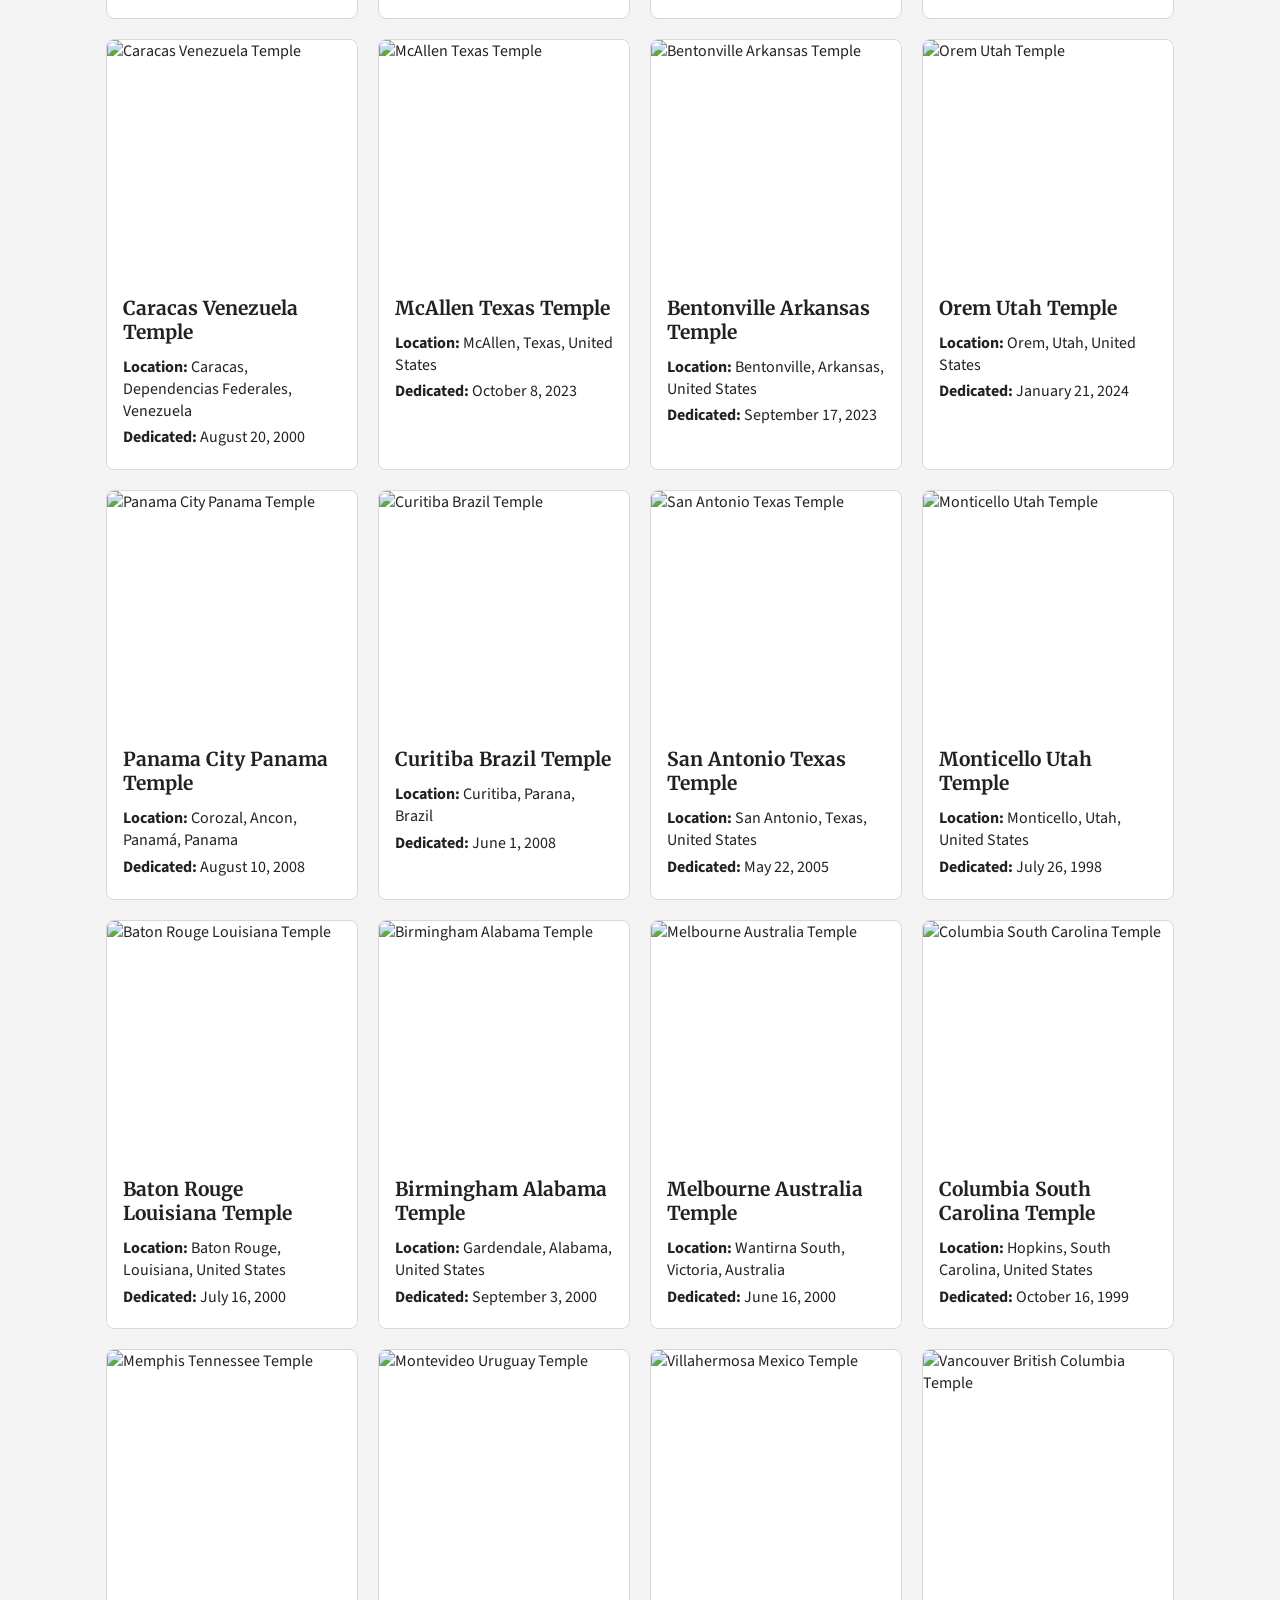
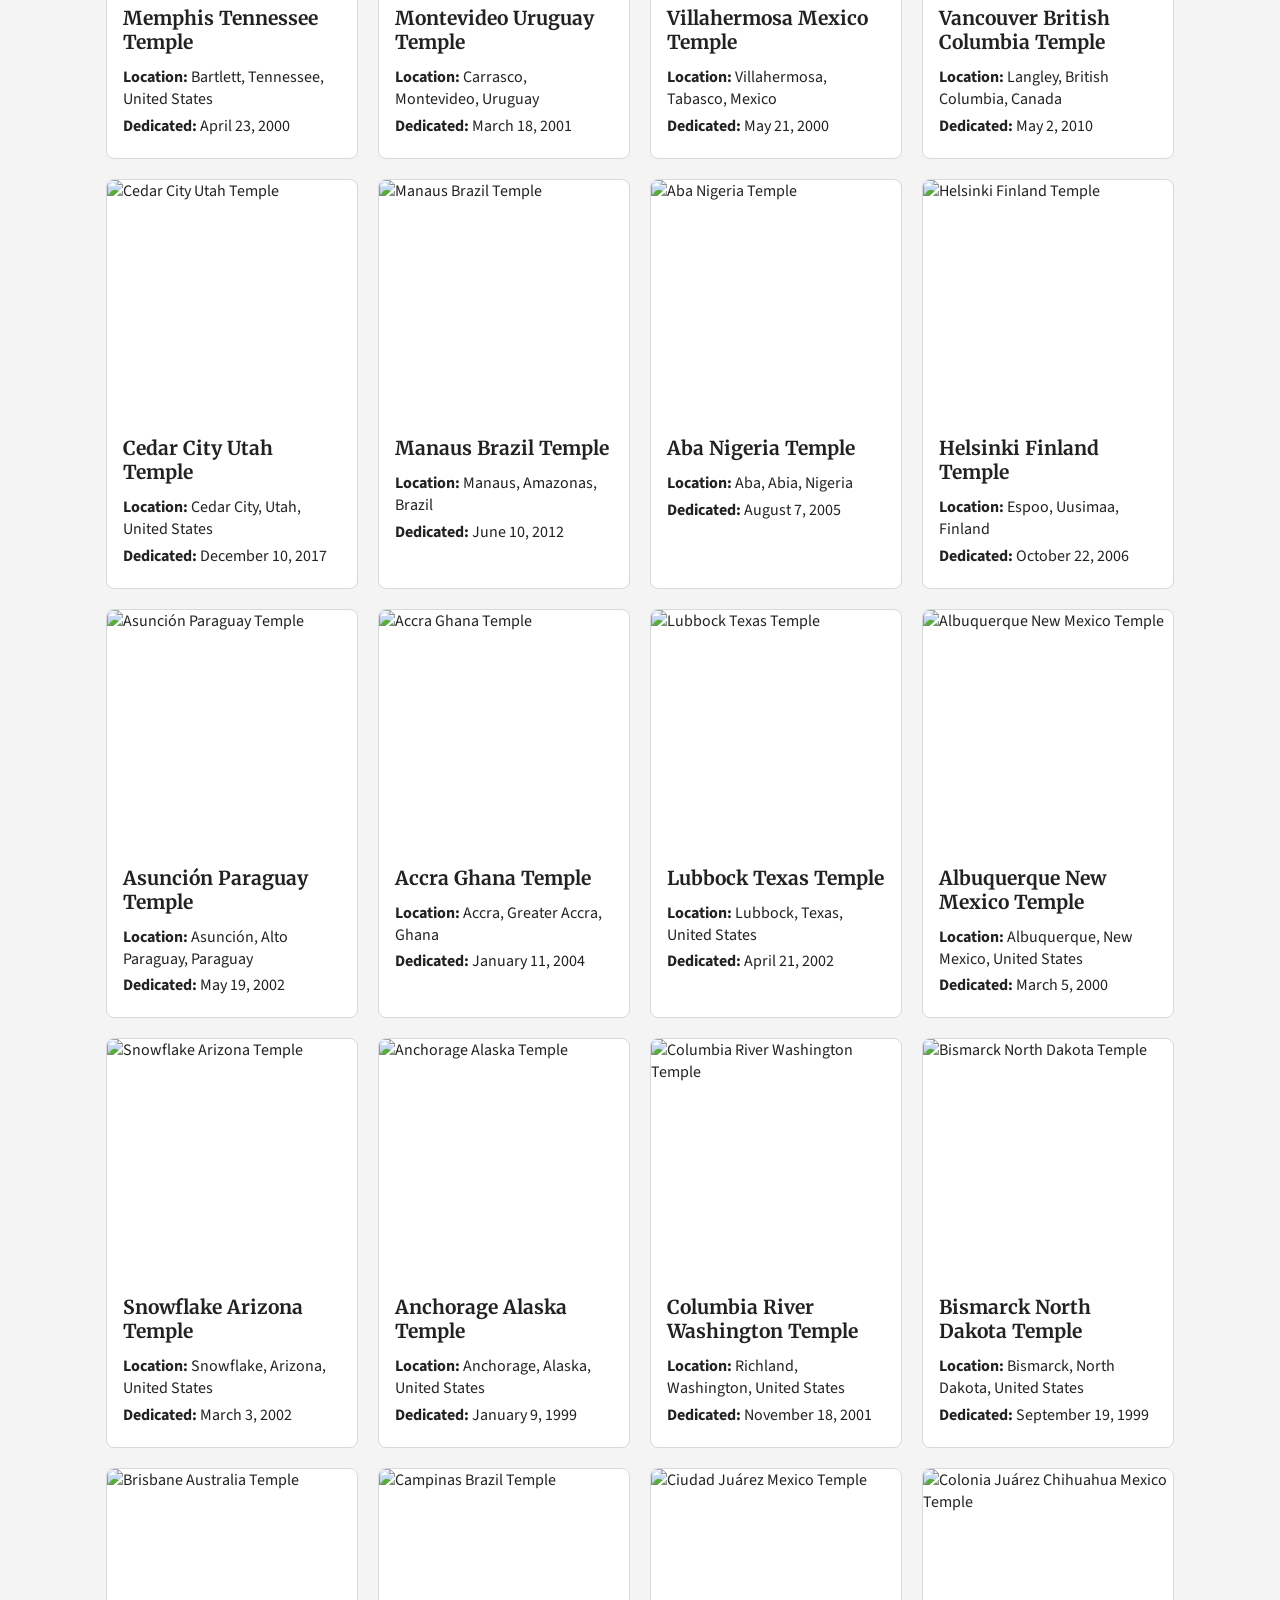
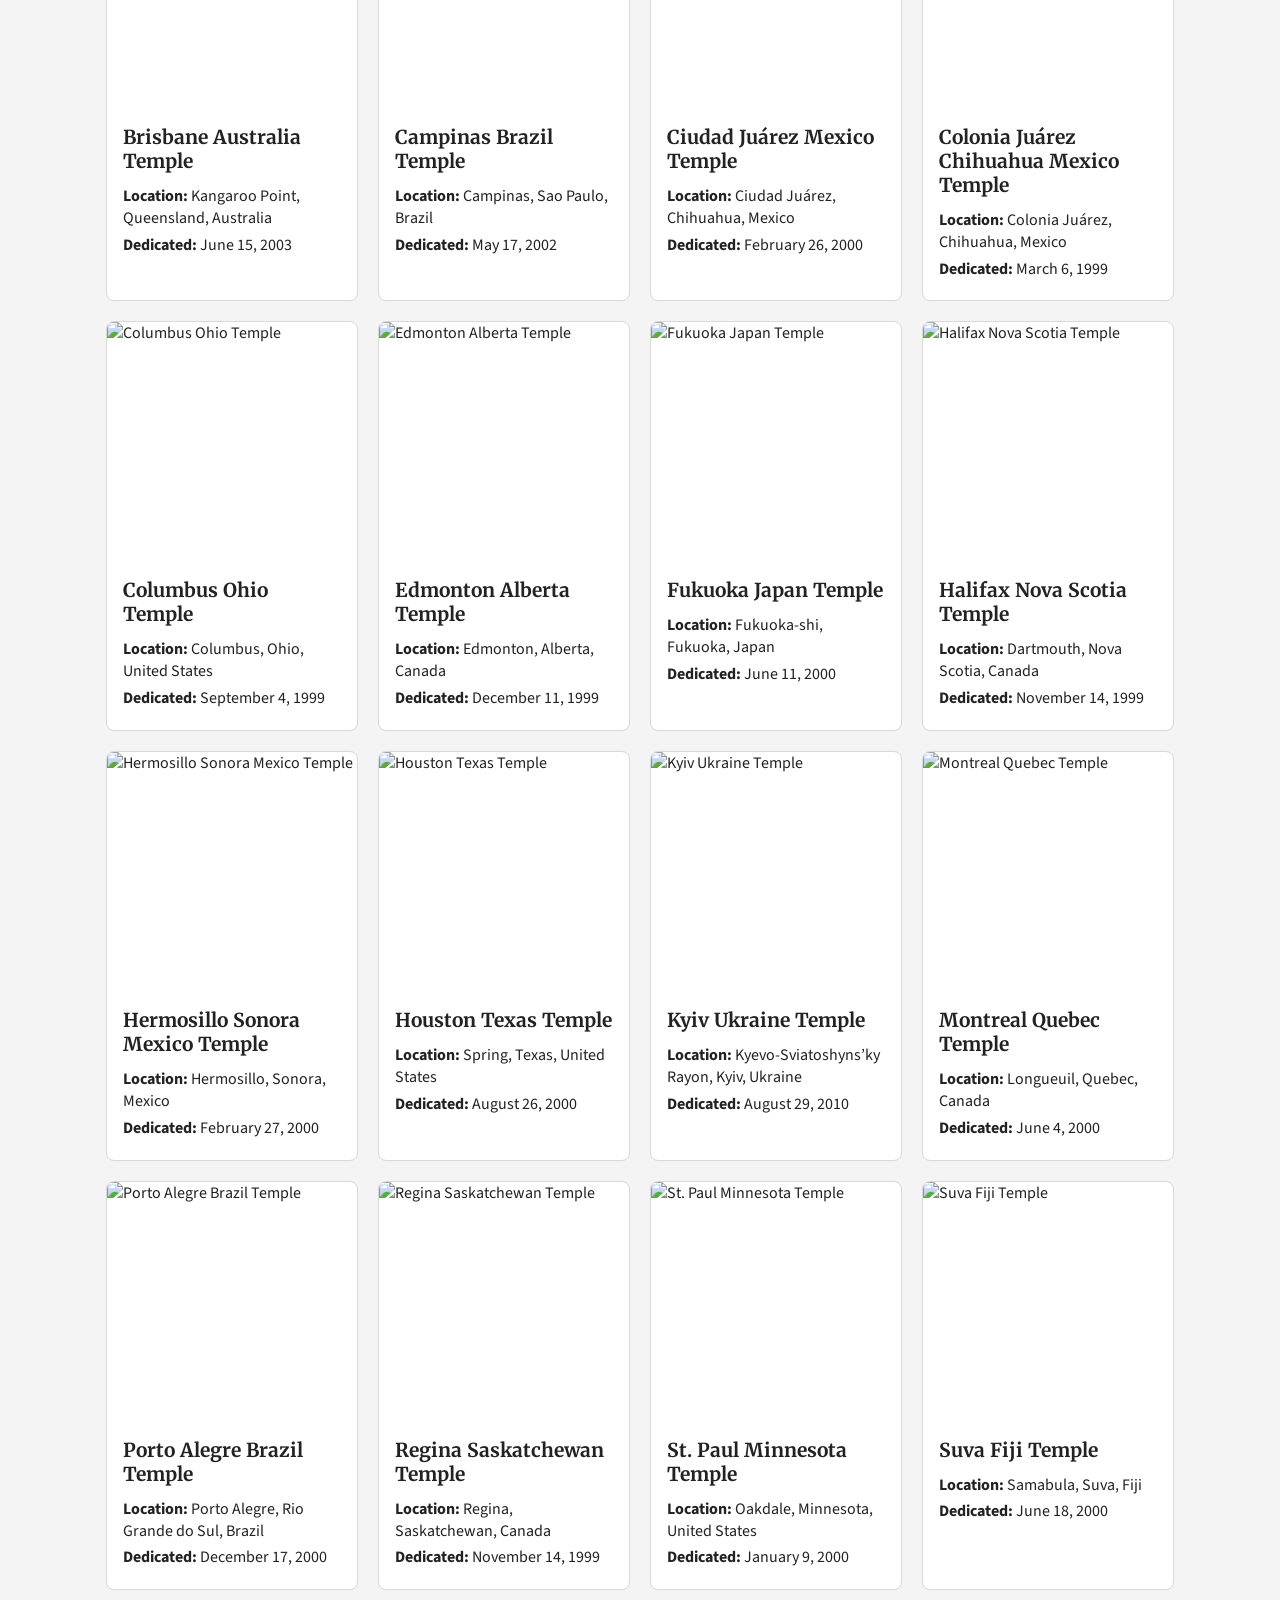
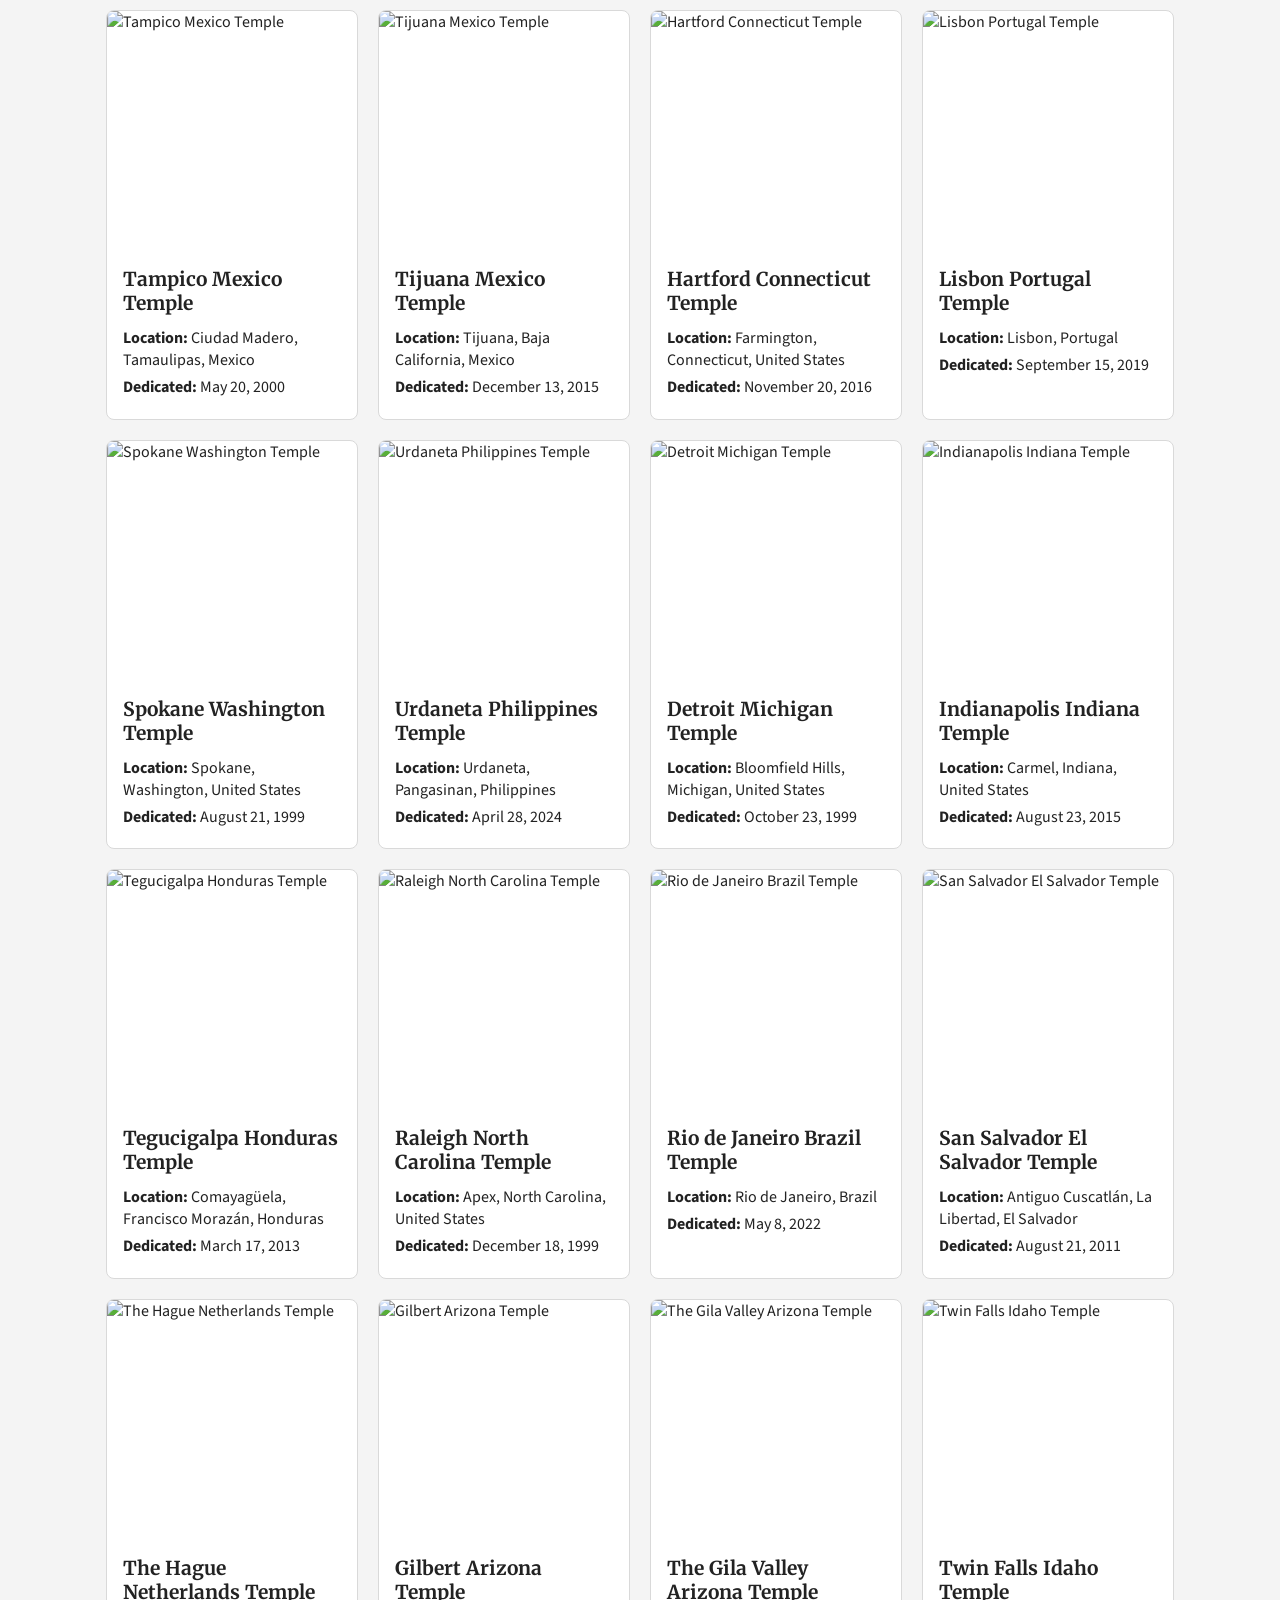
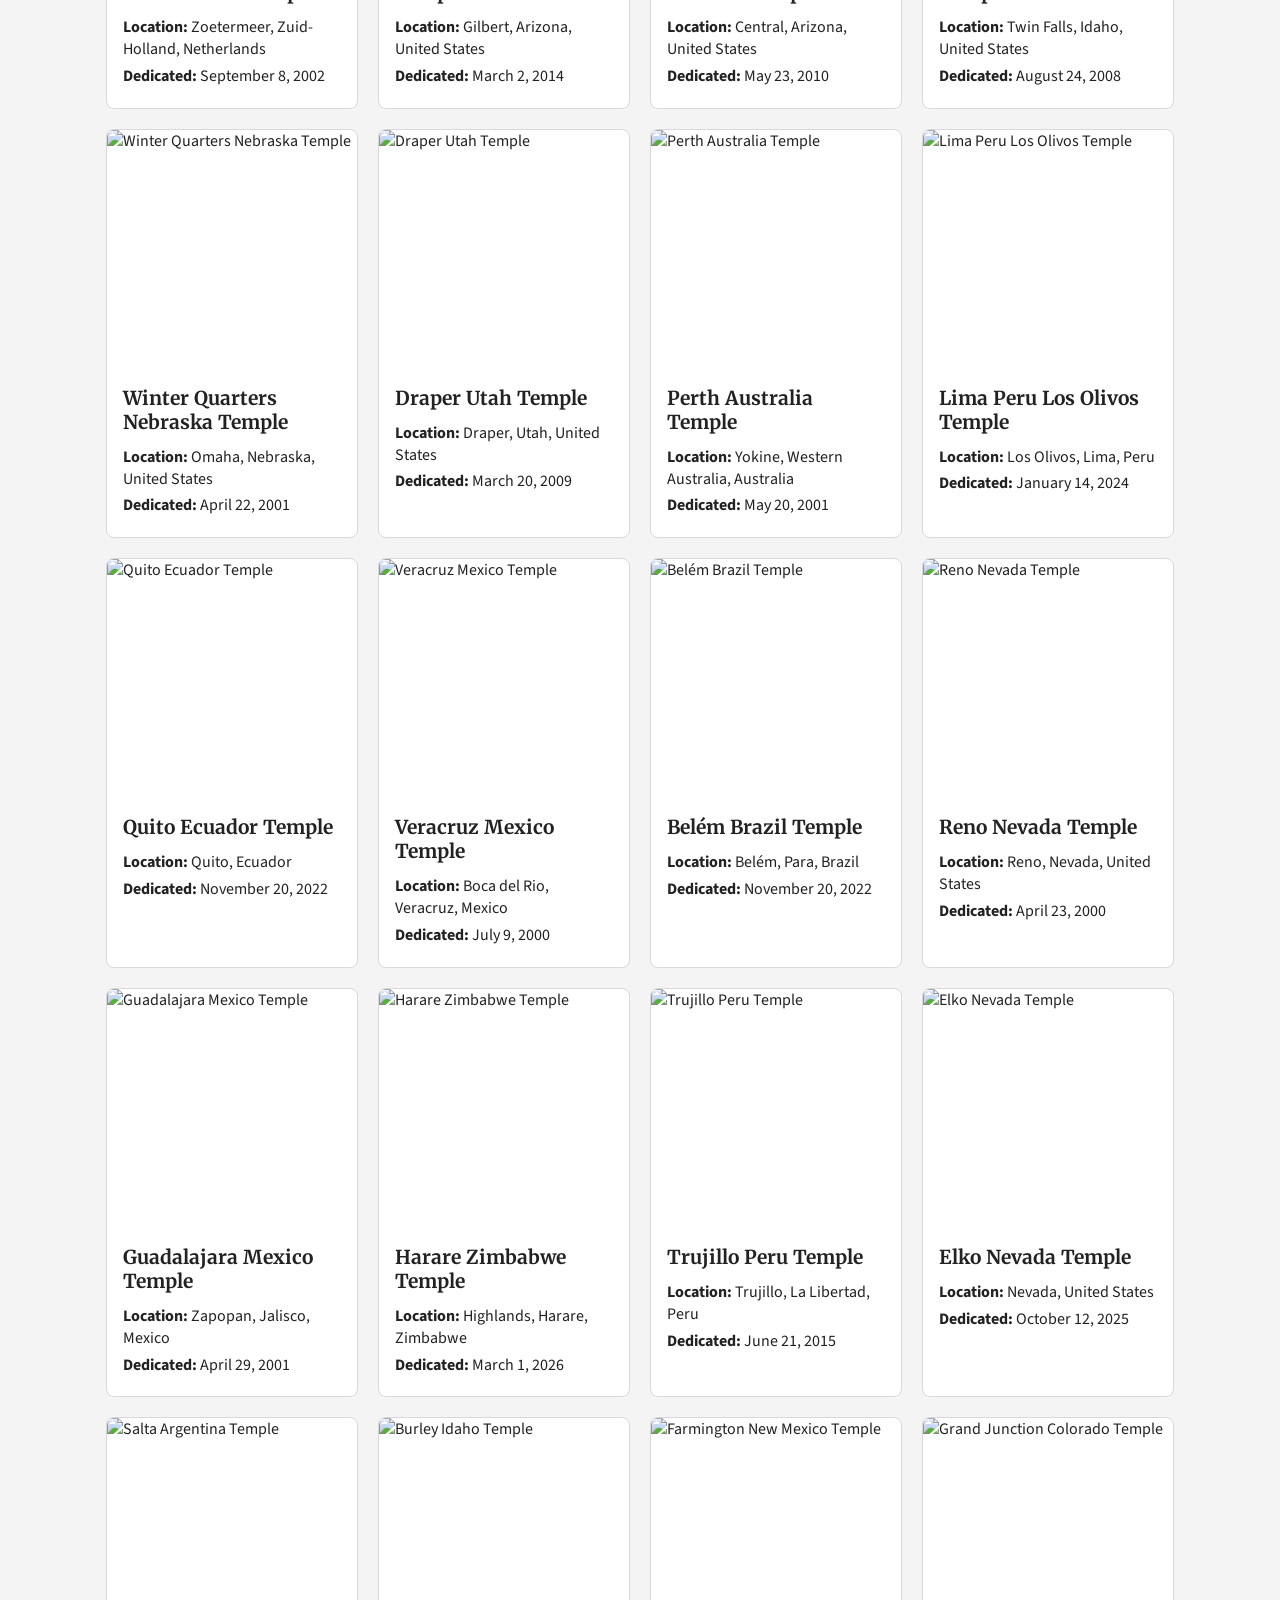
==== commit 9096fc7e: "Show temple counts by filter" ====
--- a/filtered-temples.html
+++ b/filtered-temples.html
@@ -32,6 +32,7 @@
 
   <main>
     <h1 id="pageTitle">Home</h1>
+    <p id="templeCount"></p>
     <div id="templeCards" class="card-grid"></div>
   </main>
 
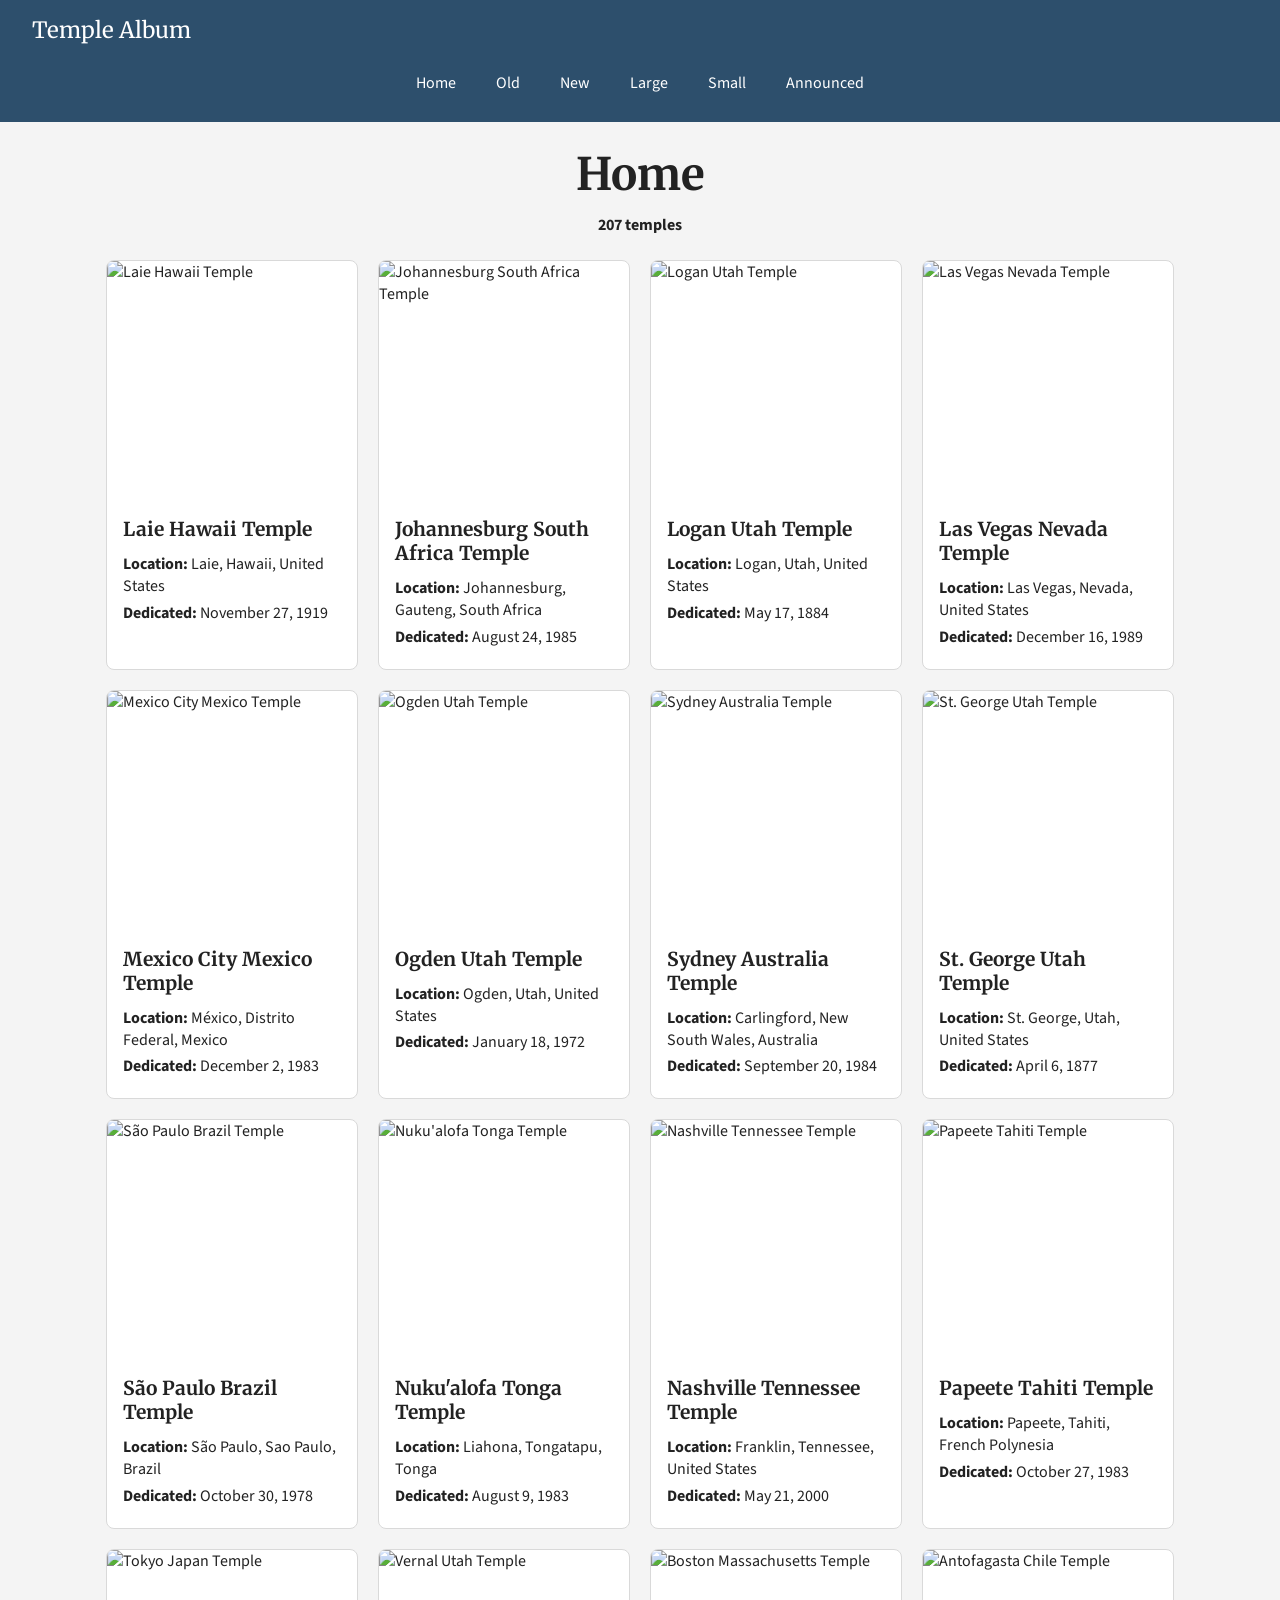
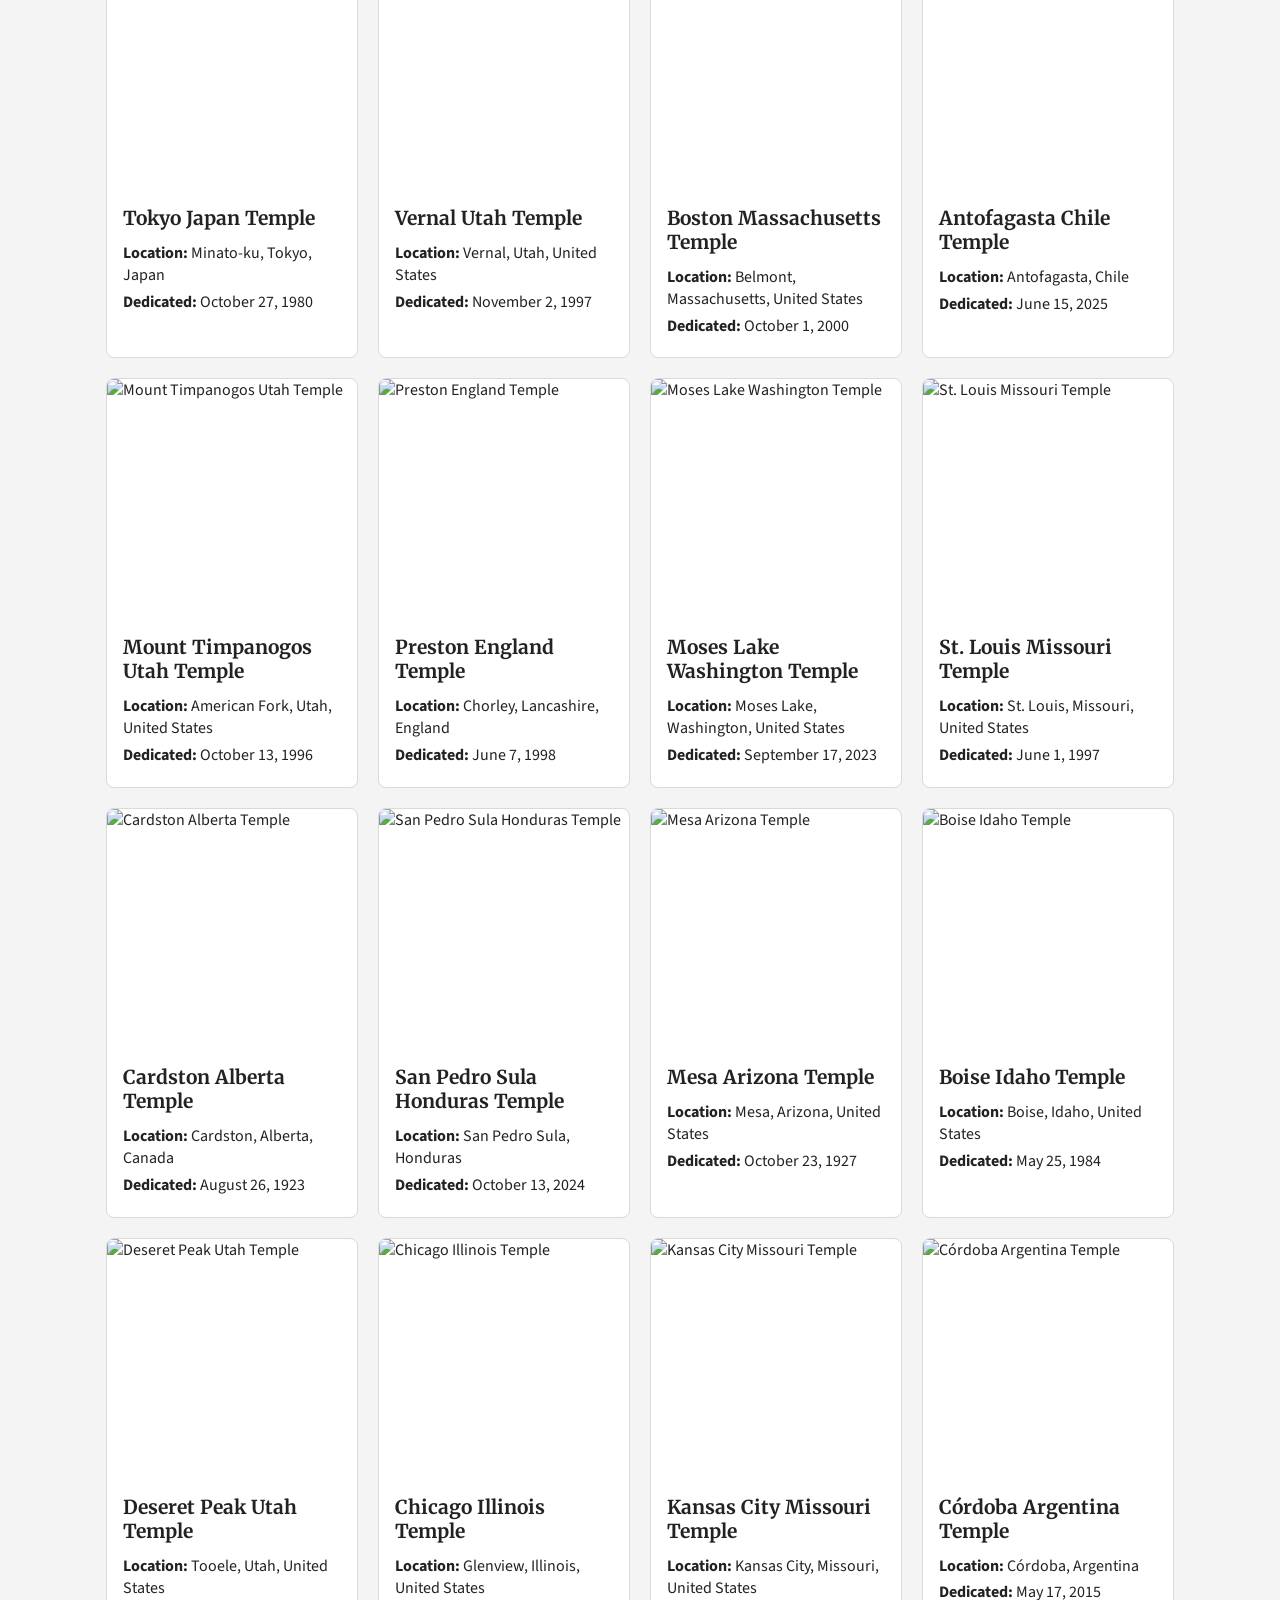
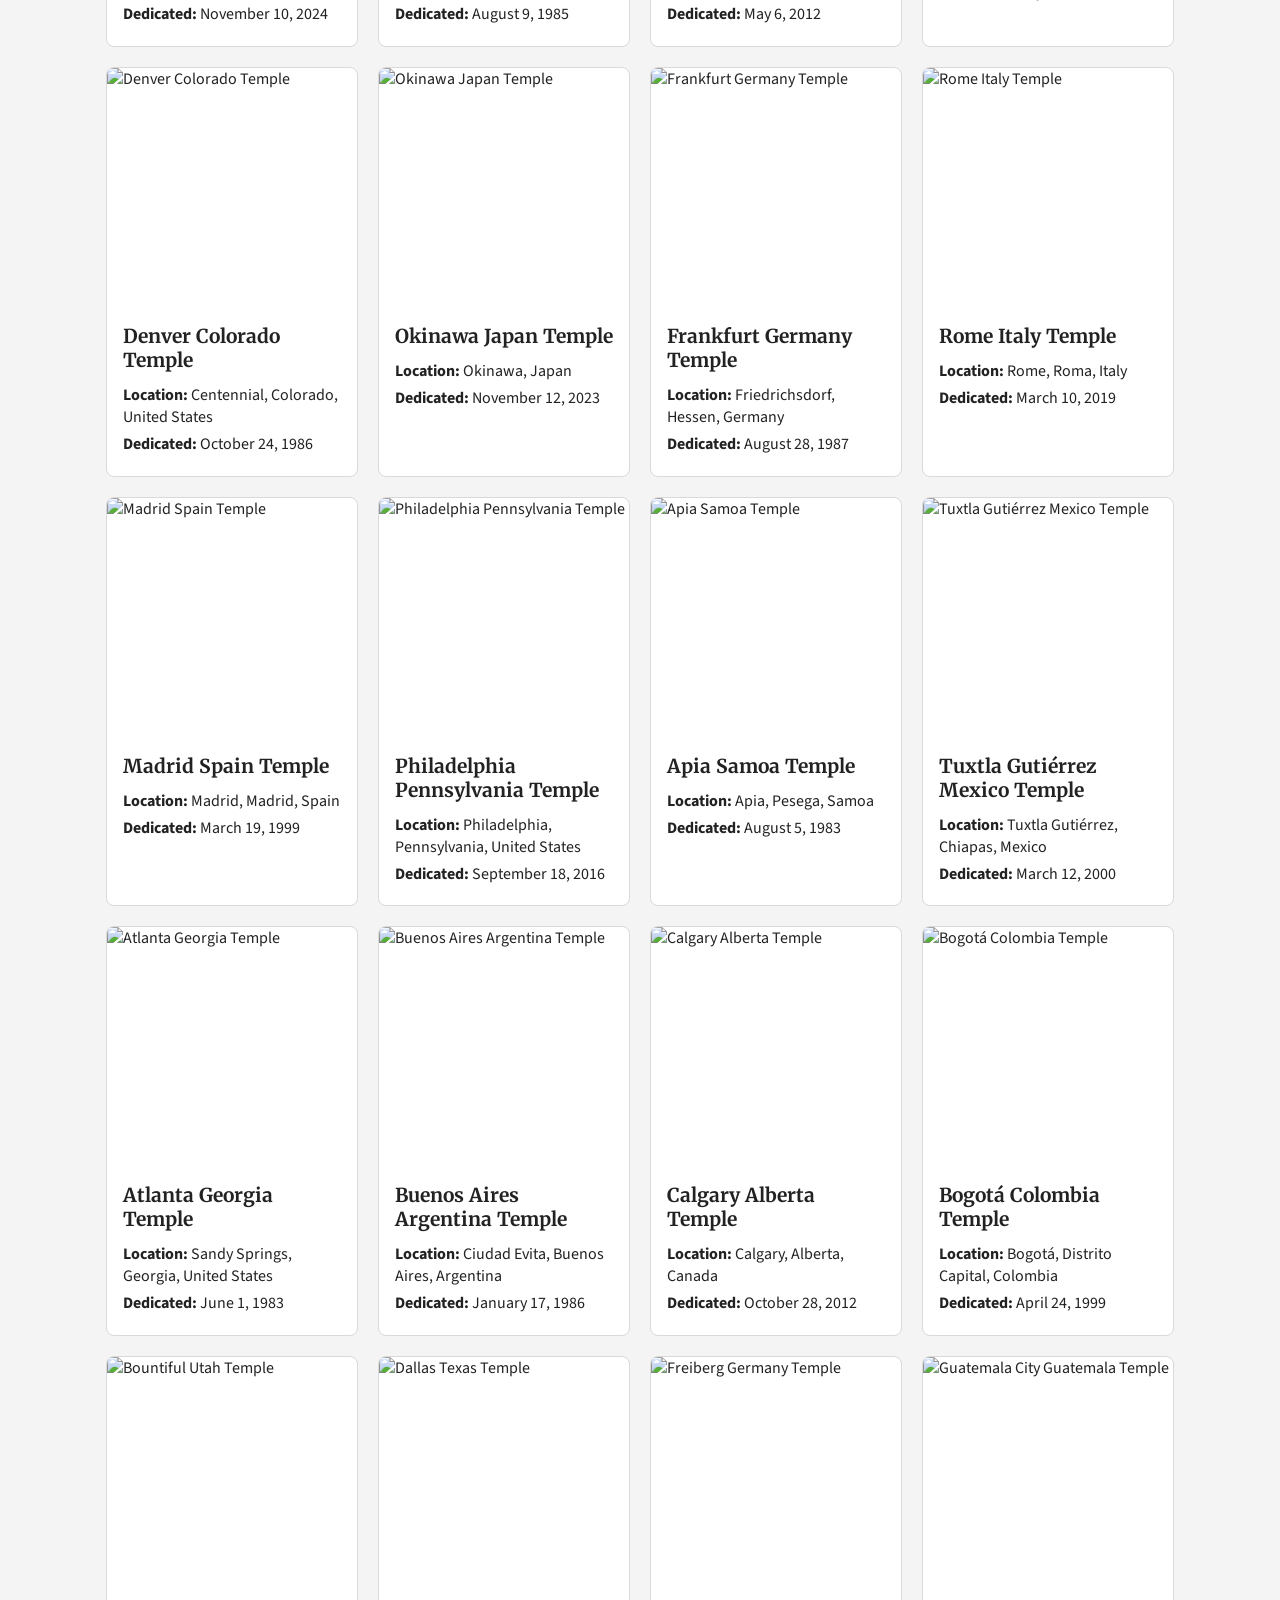
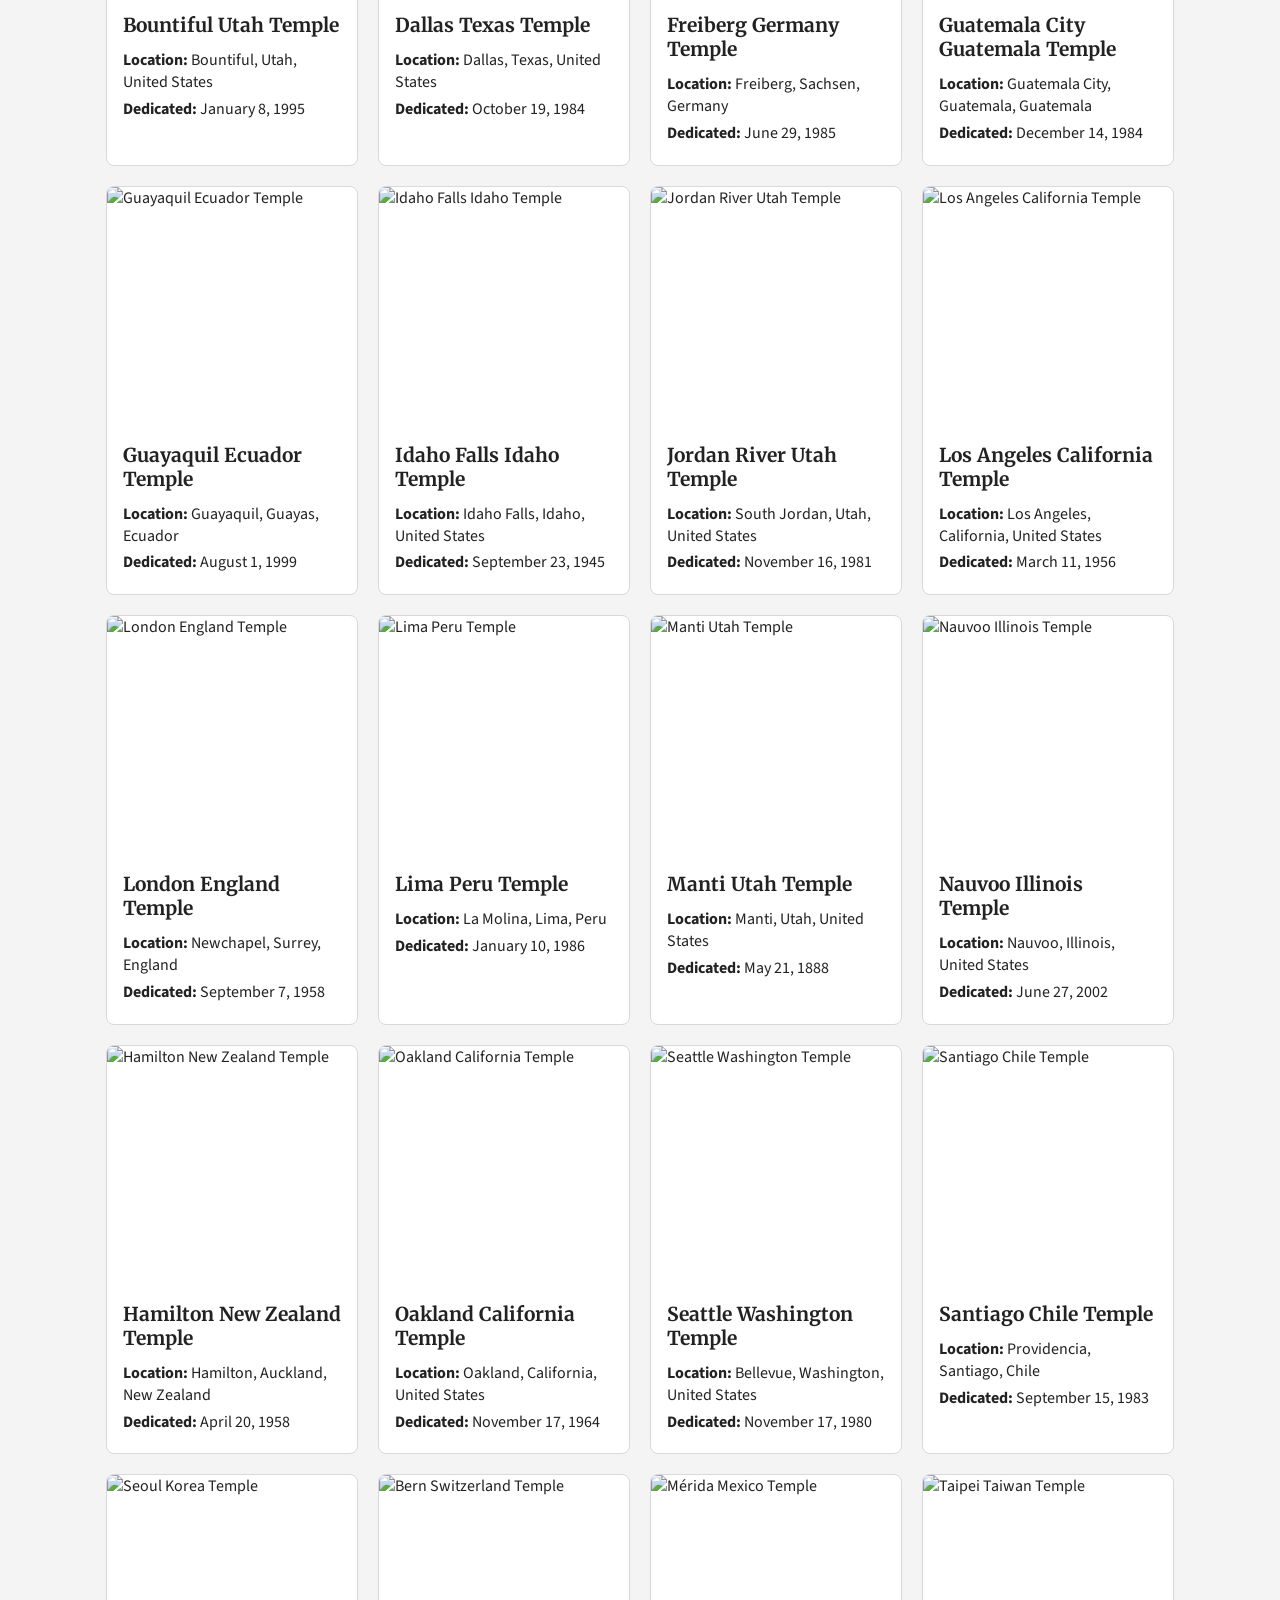
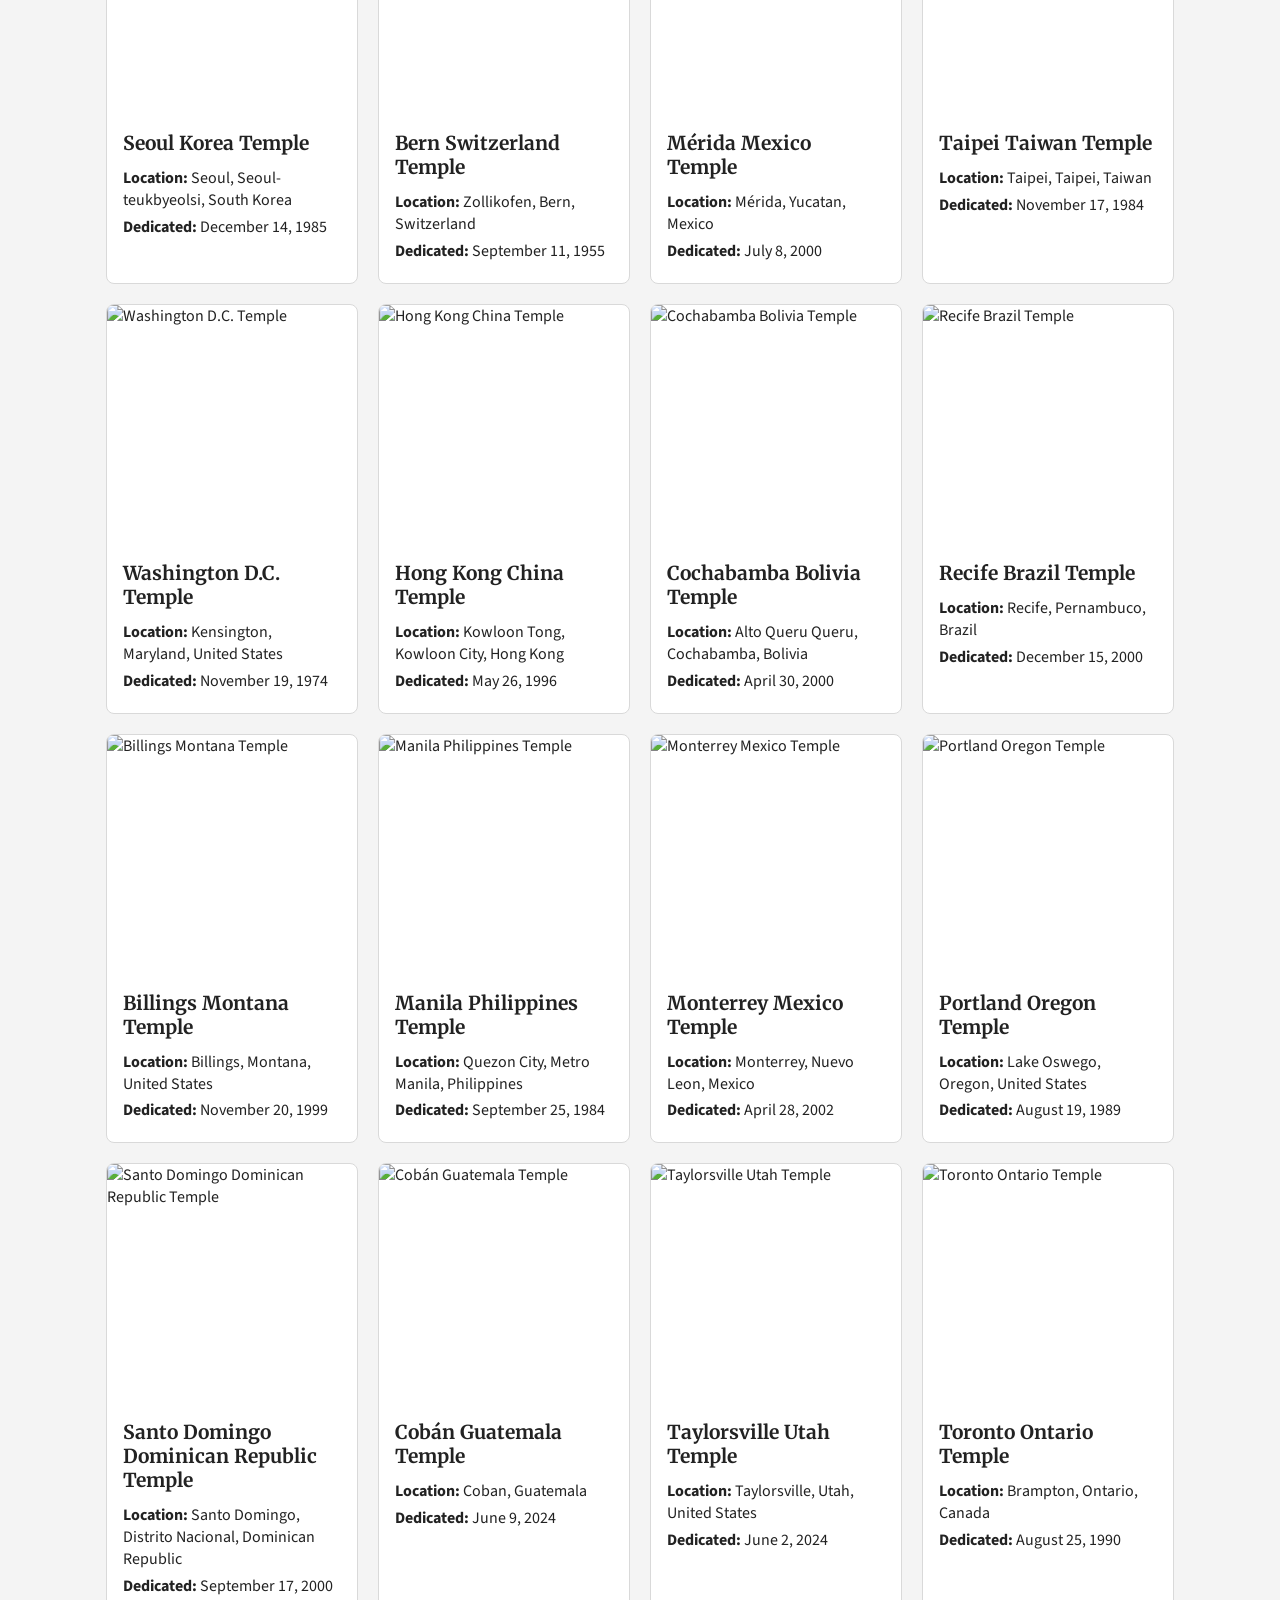
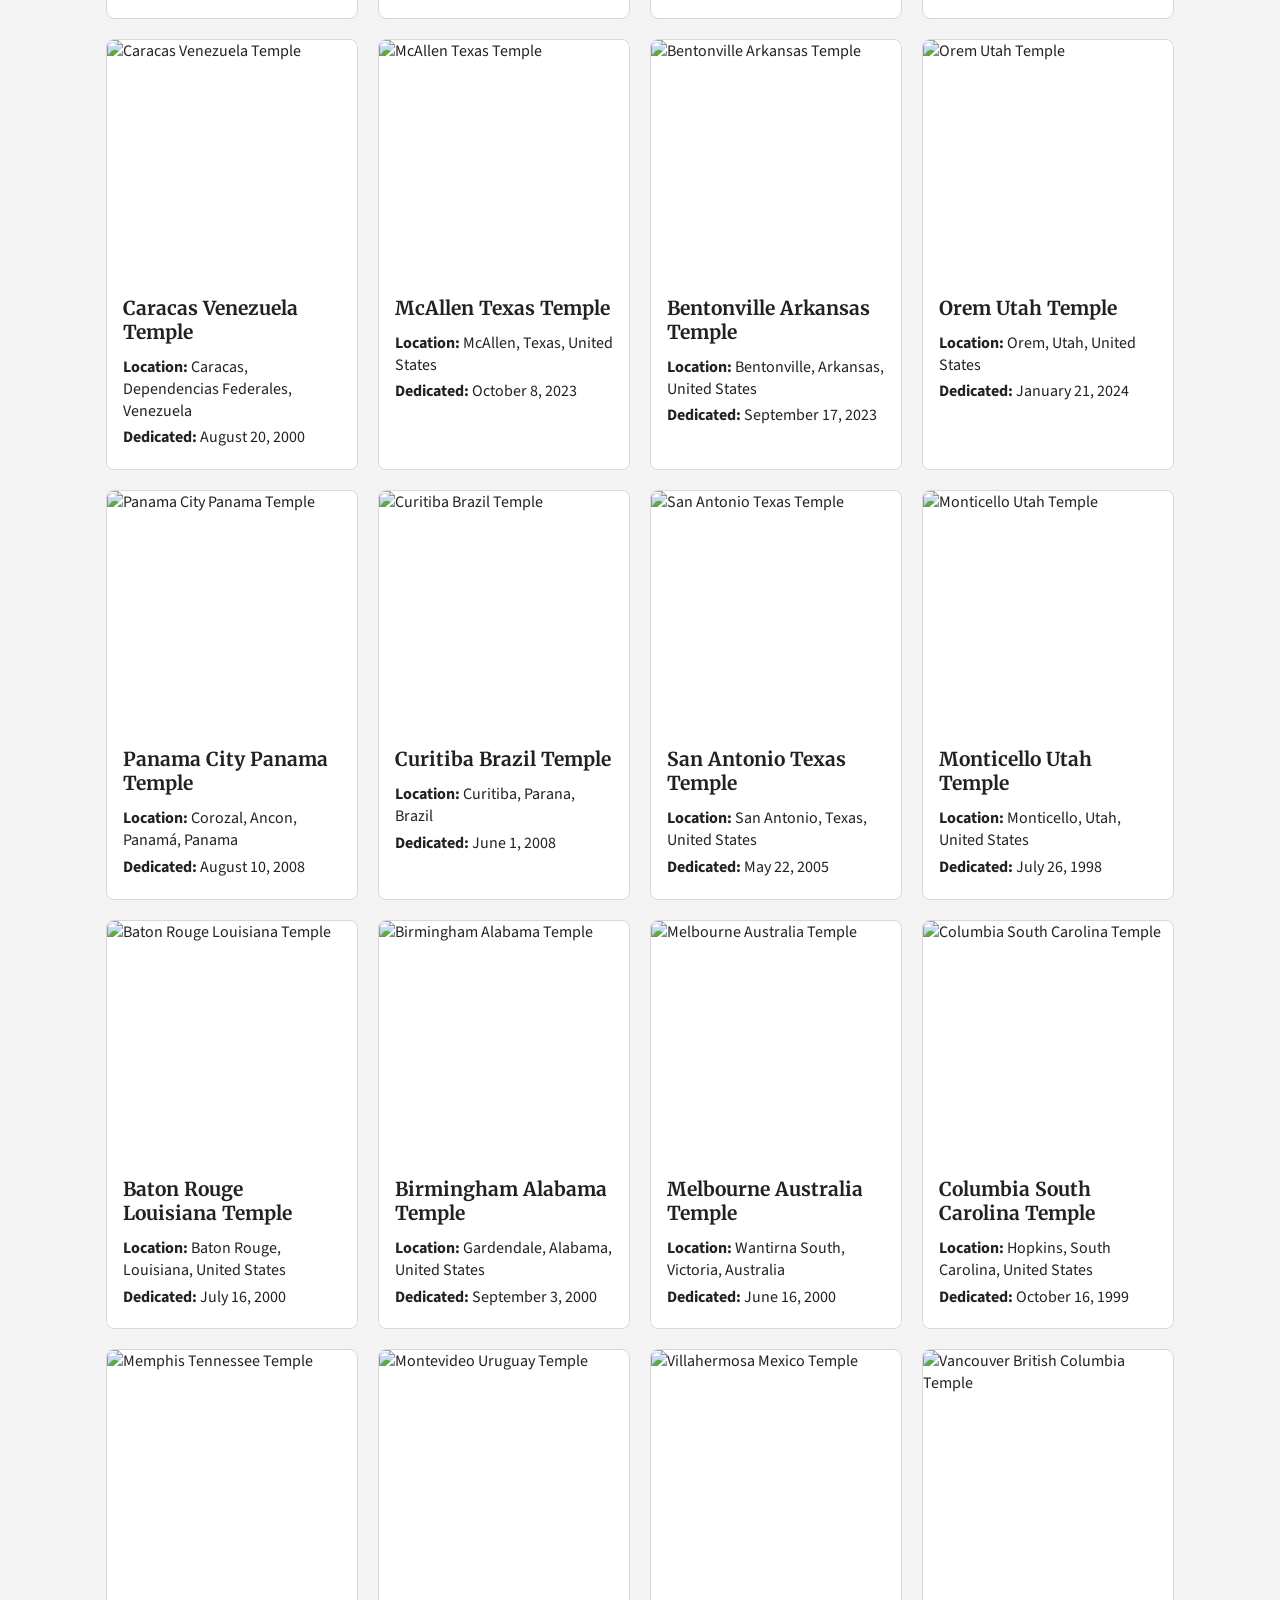
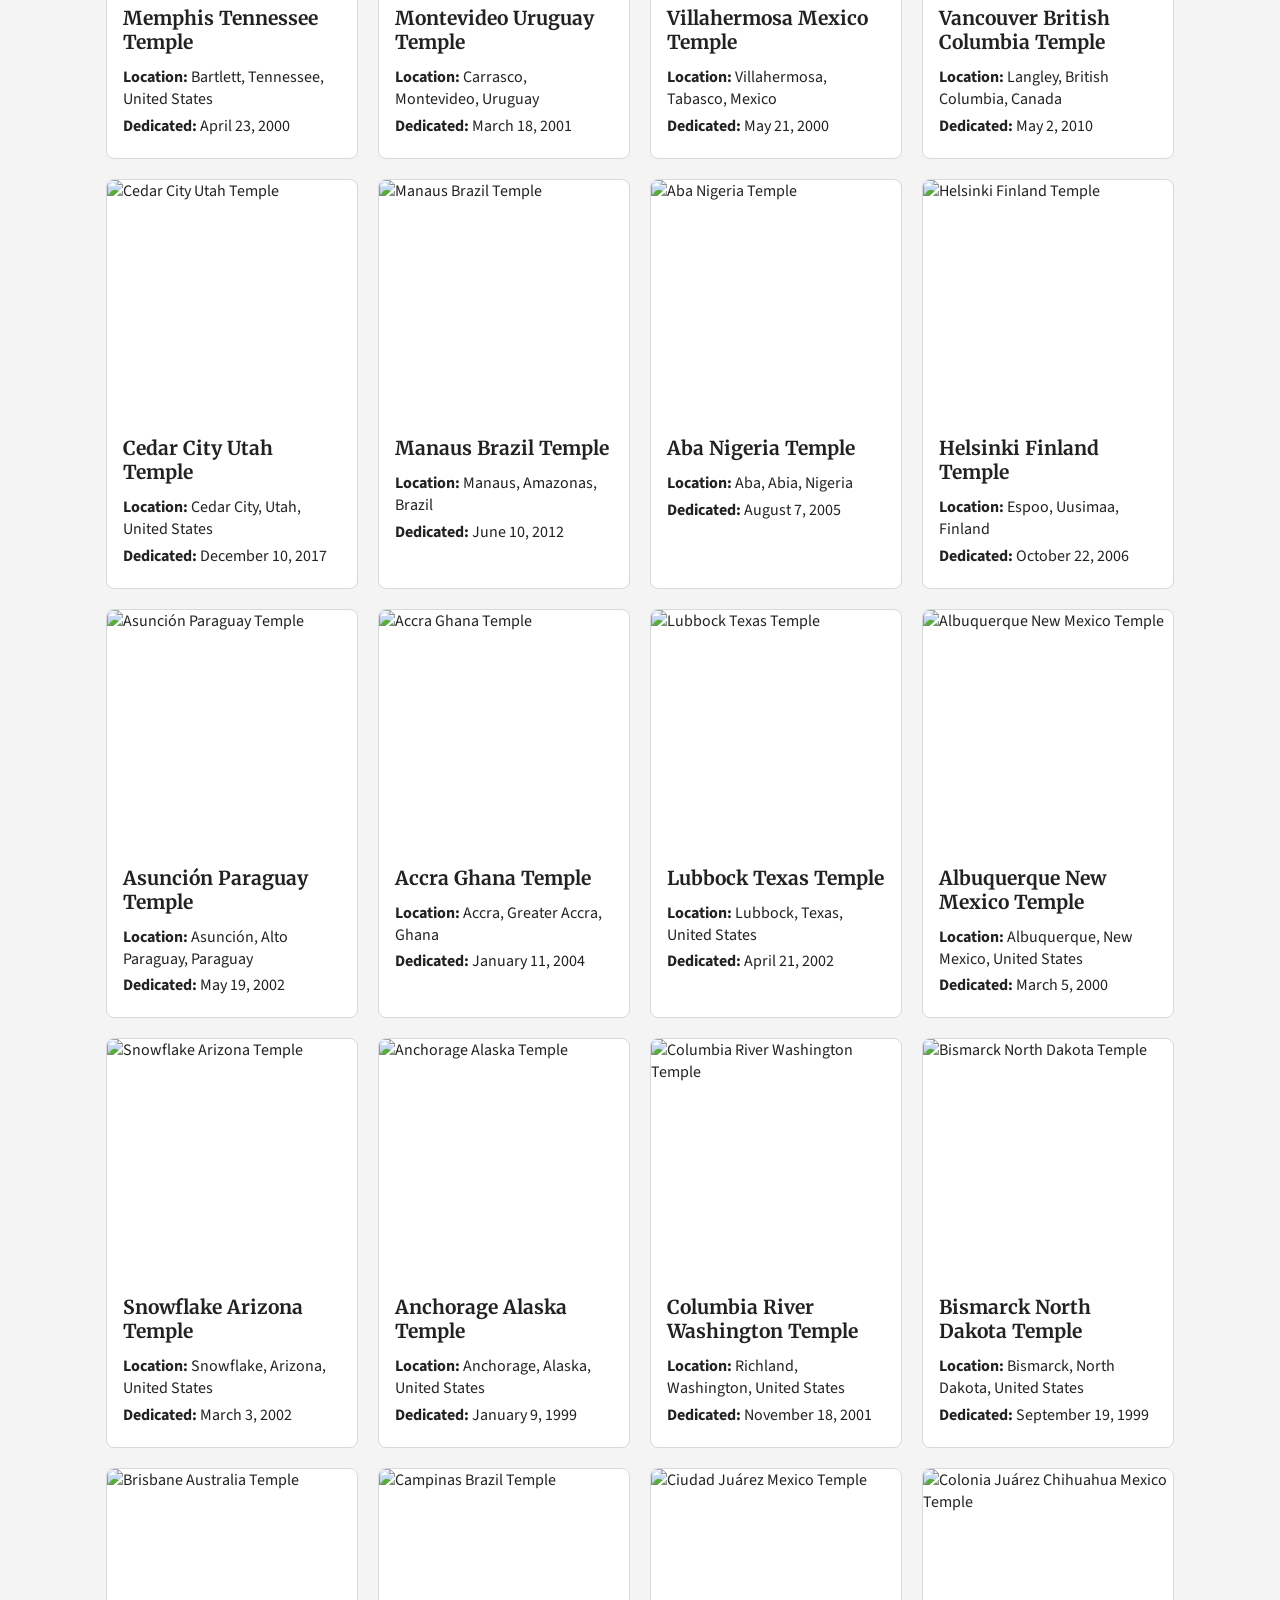
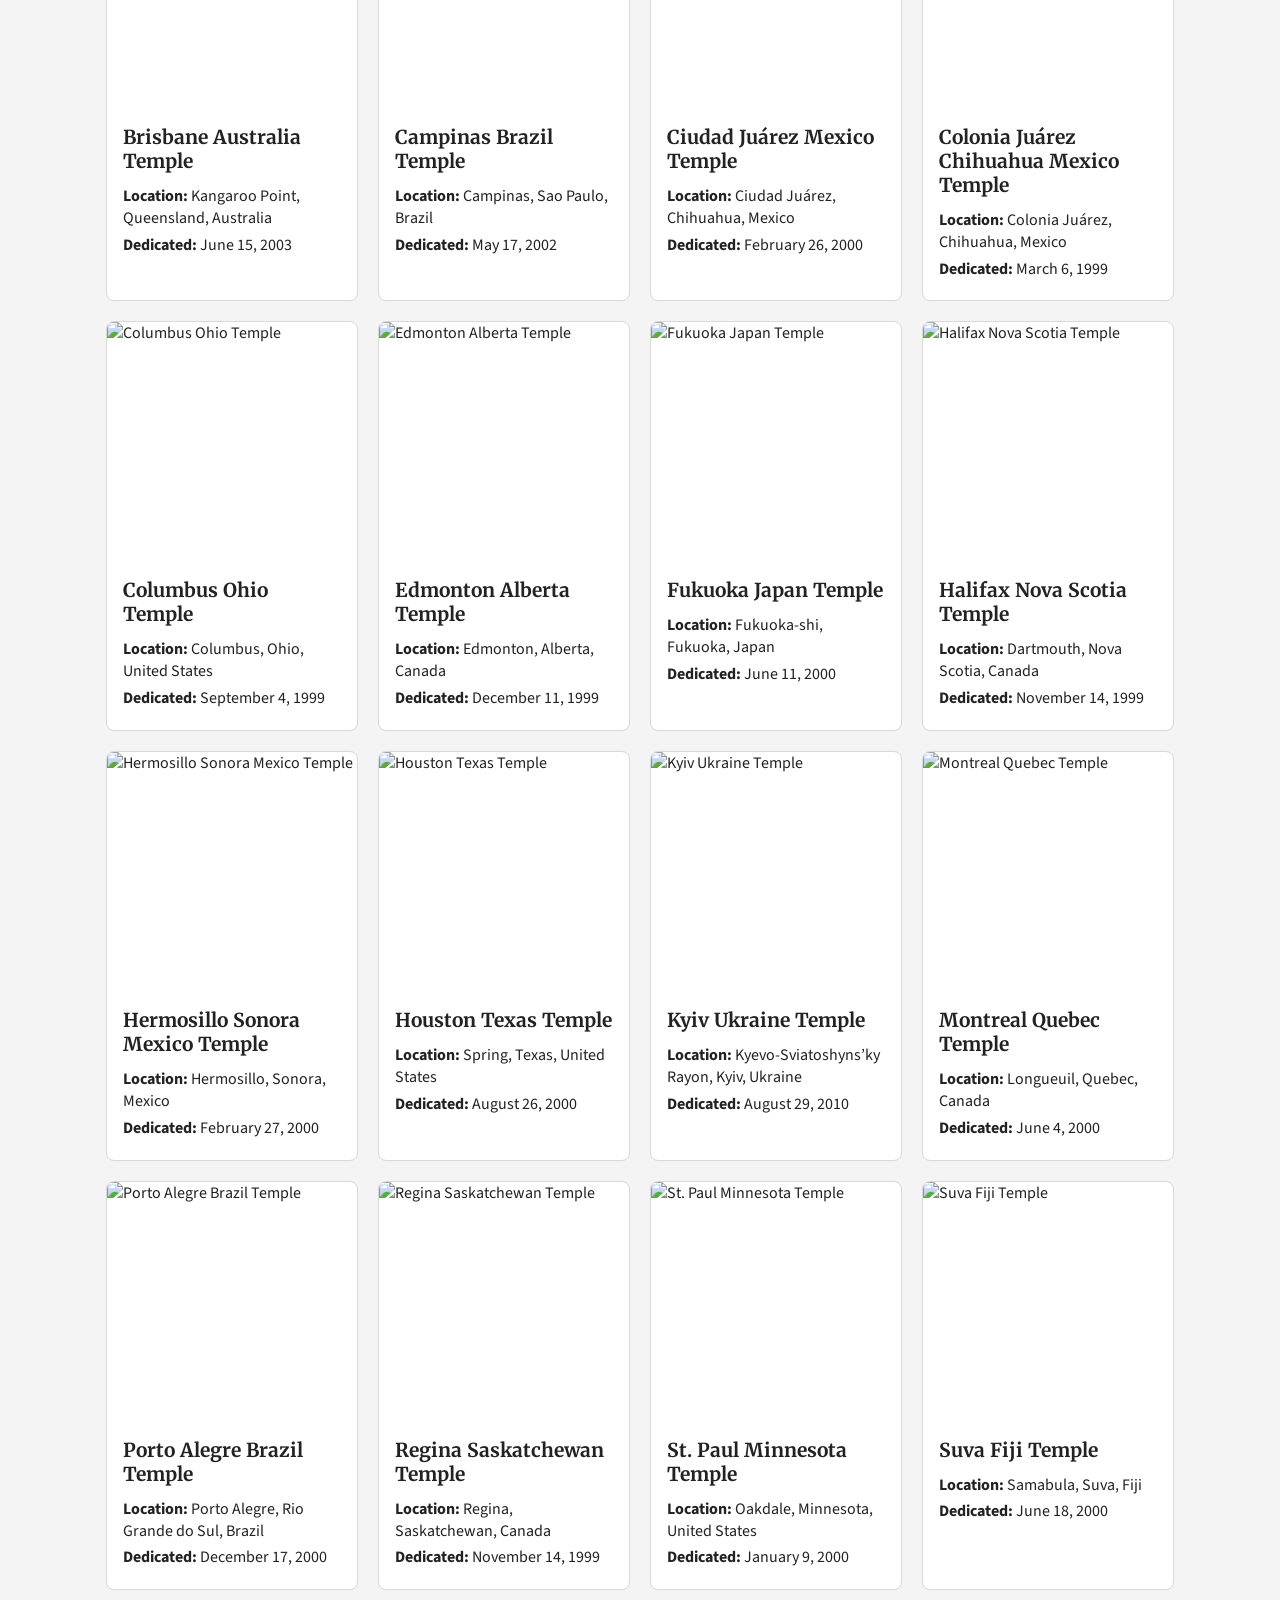
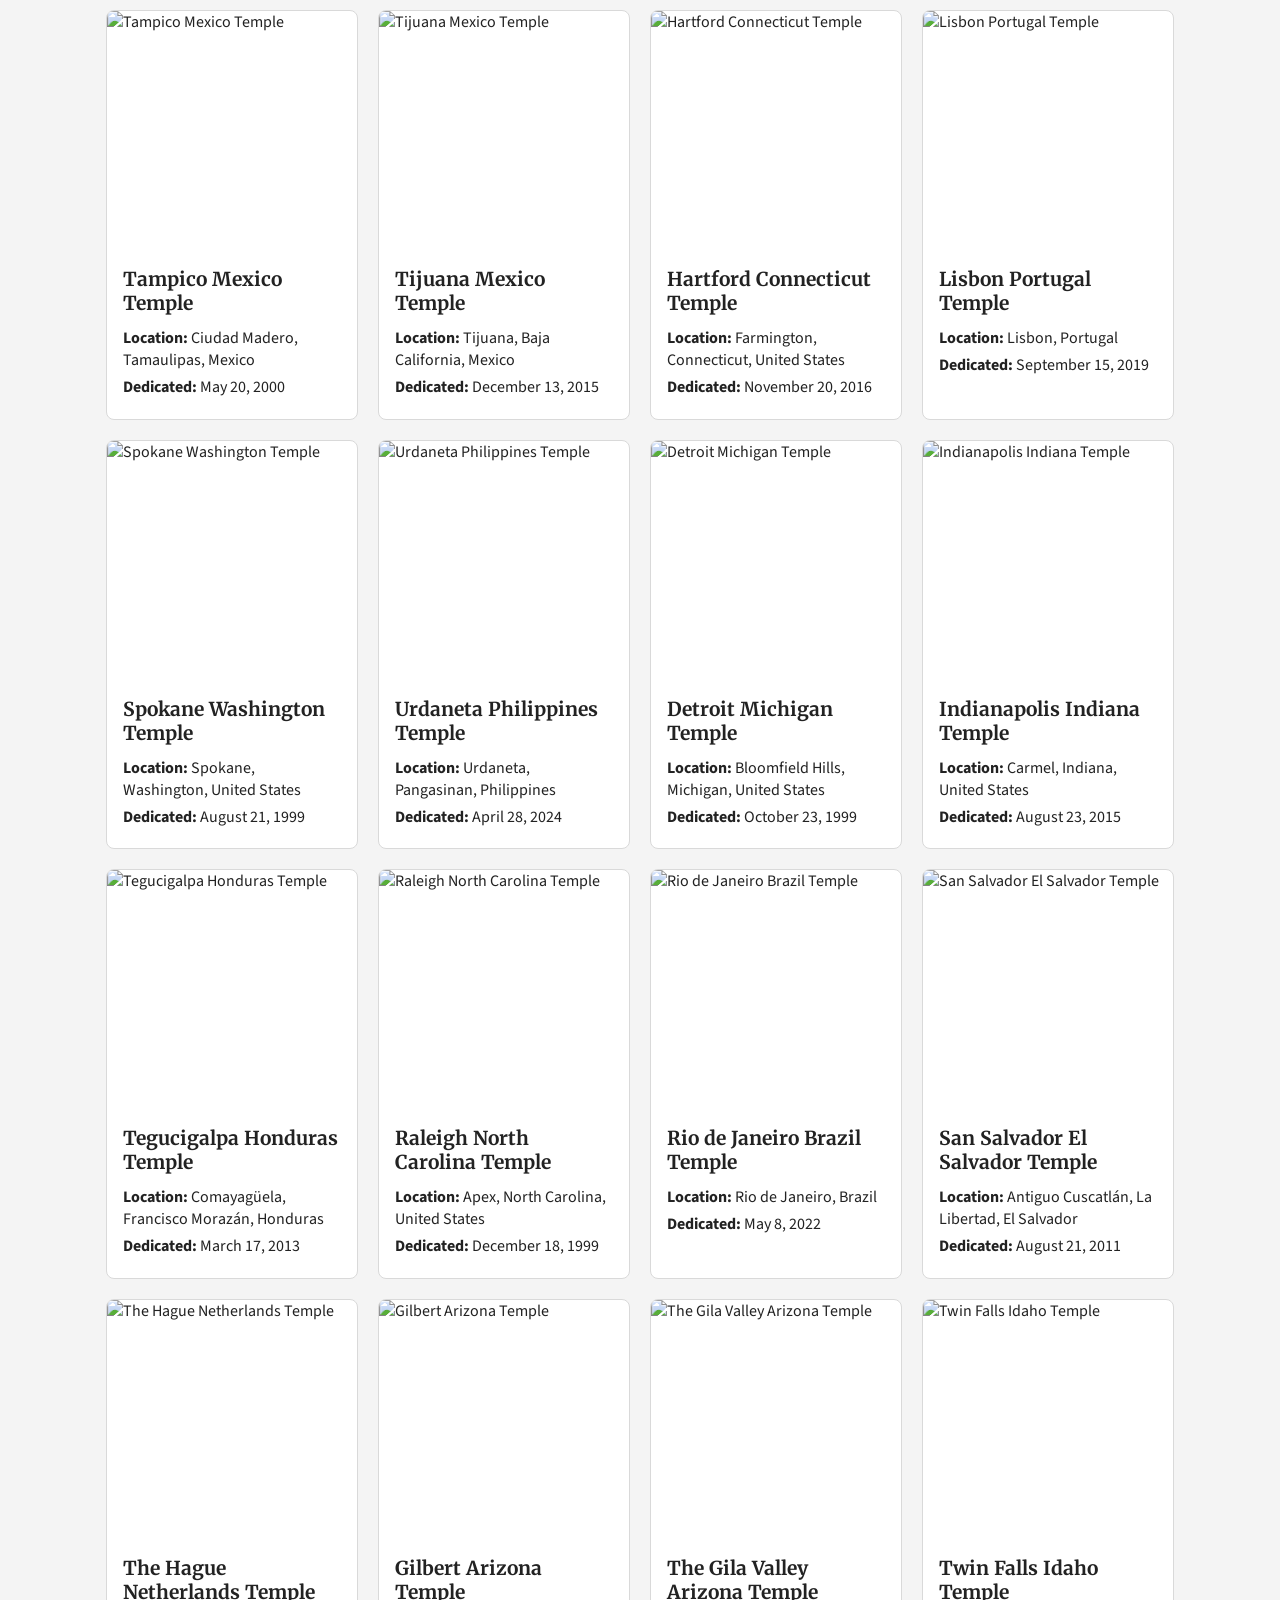
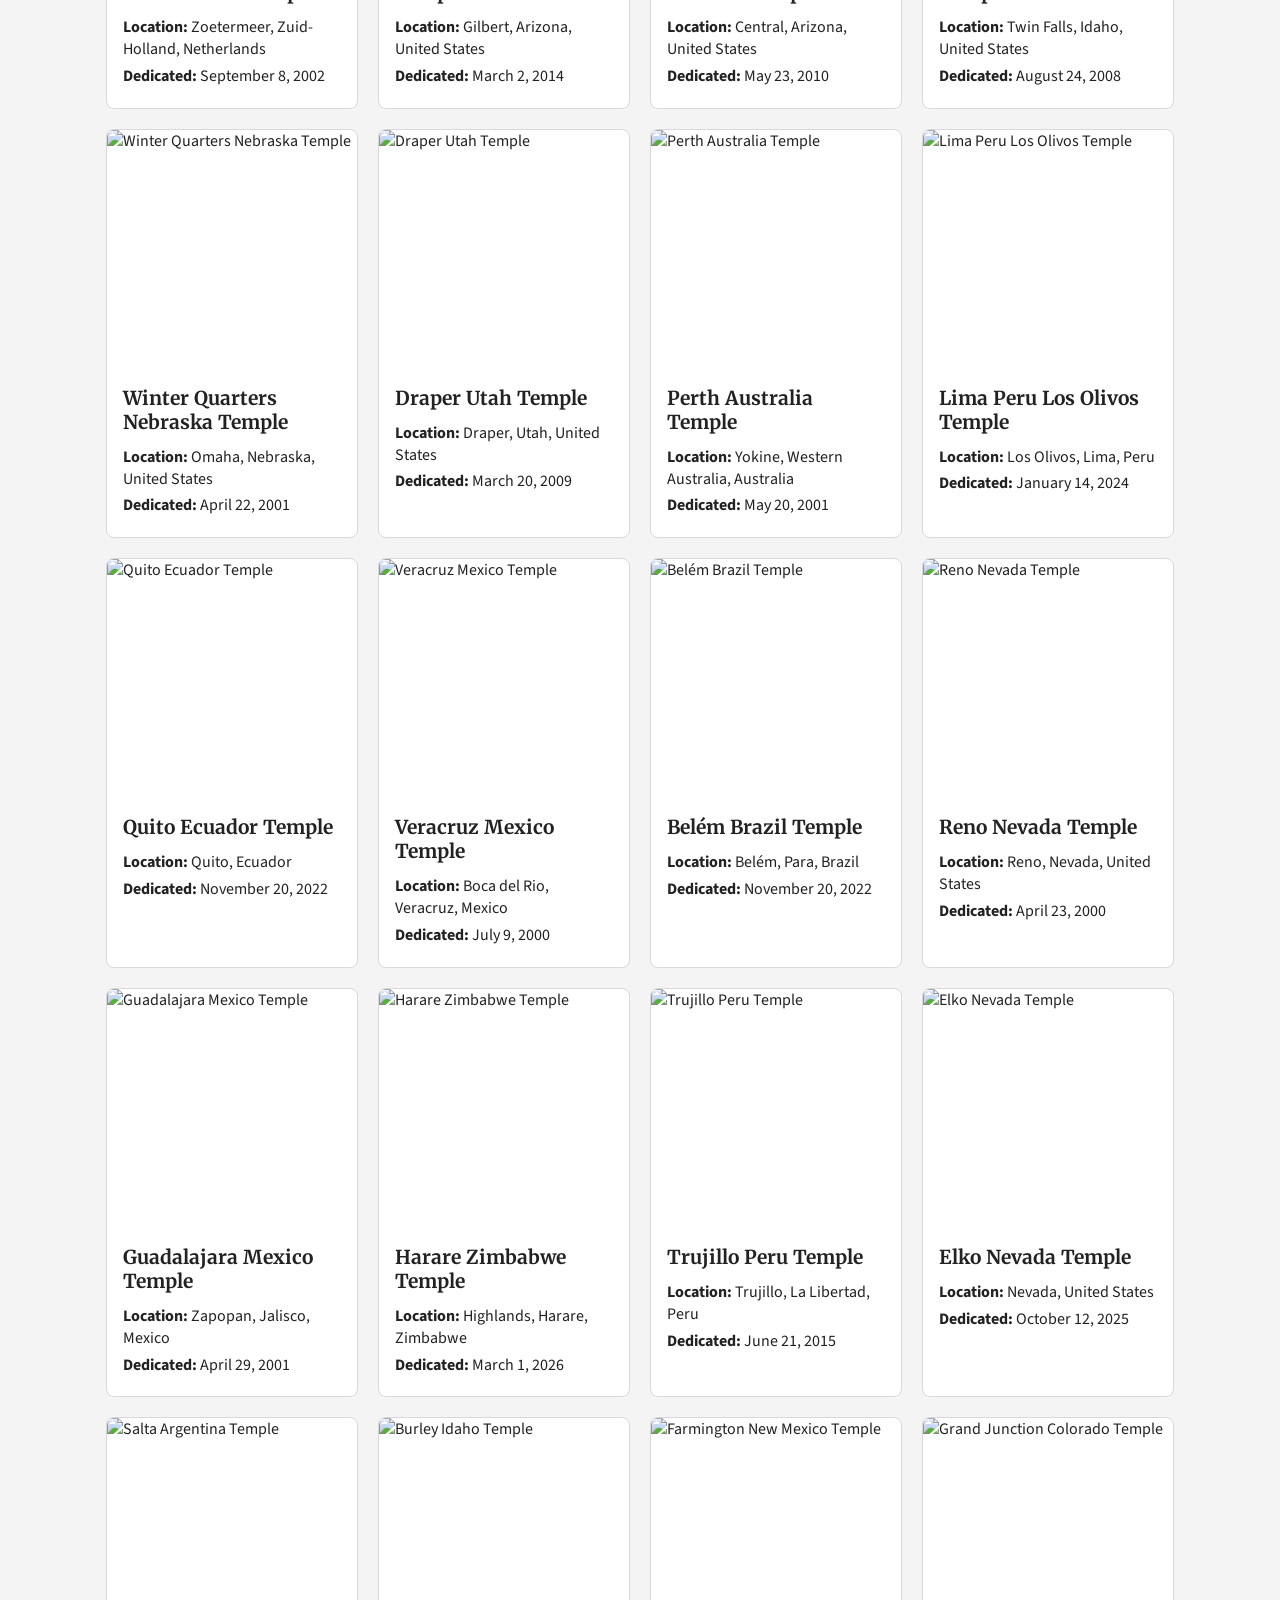
==== commit 5745e7bb: "Restore large and small filters" ====
--- a/filtered-temples.html
+++ b/filtered-temples.html
@@ -26,6 +26,8 @@
       <button type="button" data-filter="home">Home</button>
       <button type="button" data-filter="old">Old</button>
       <button type="button" data-filter="new">New</button>
+      <button type="button" data-filter="large">Large</button>
+      <button type="button" data-filter="small">Small</button>
       <button type="button" data-filter="announced">Announced</button>
     </nav>
   </header>
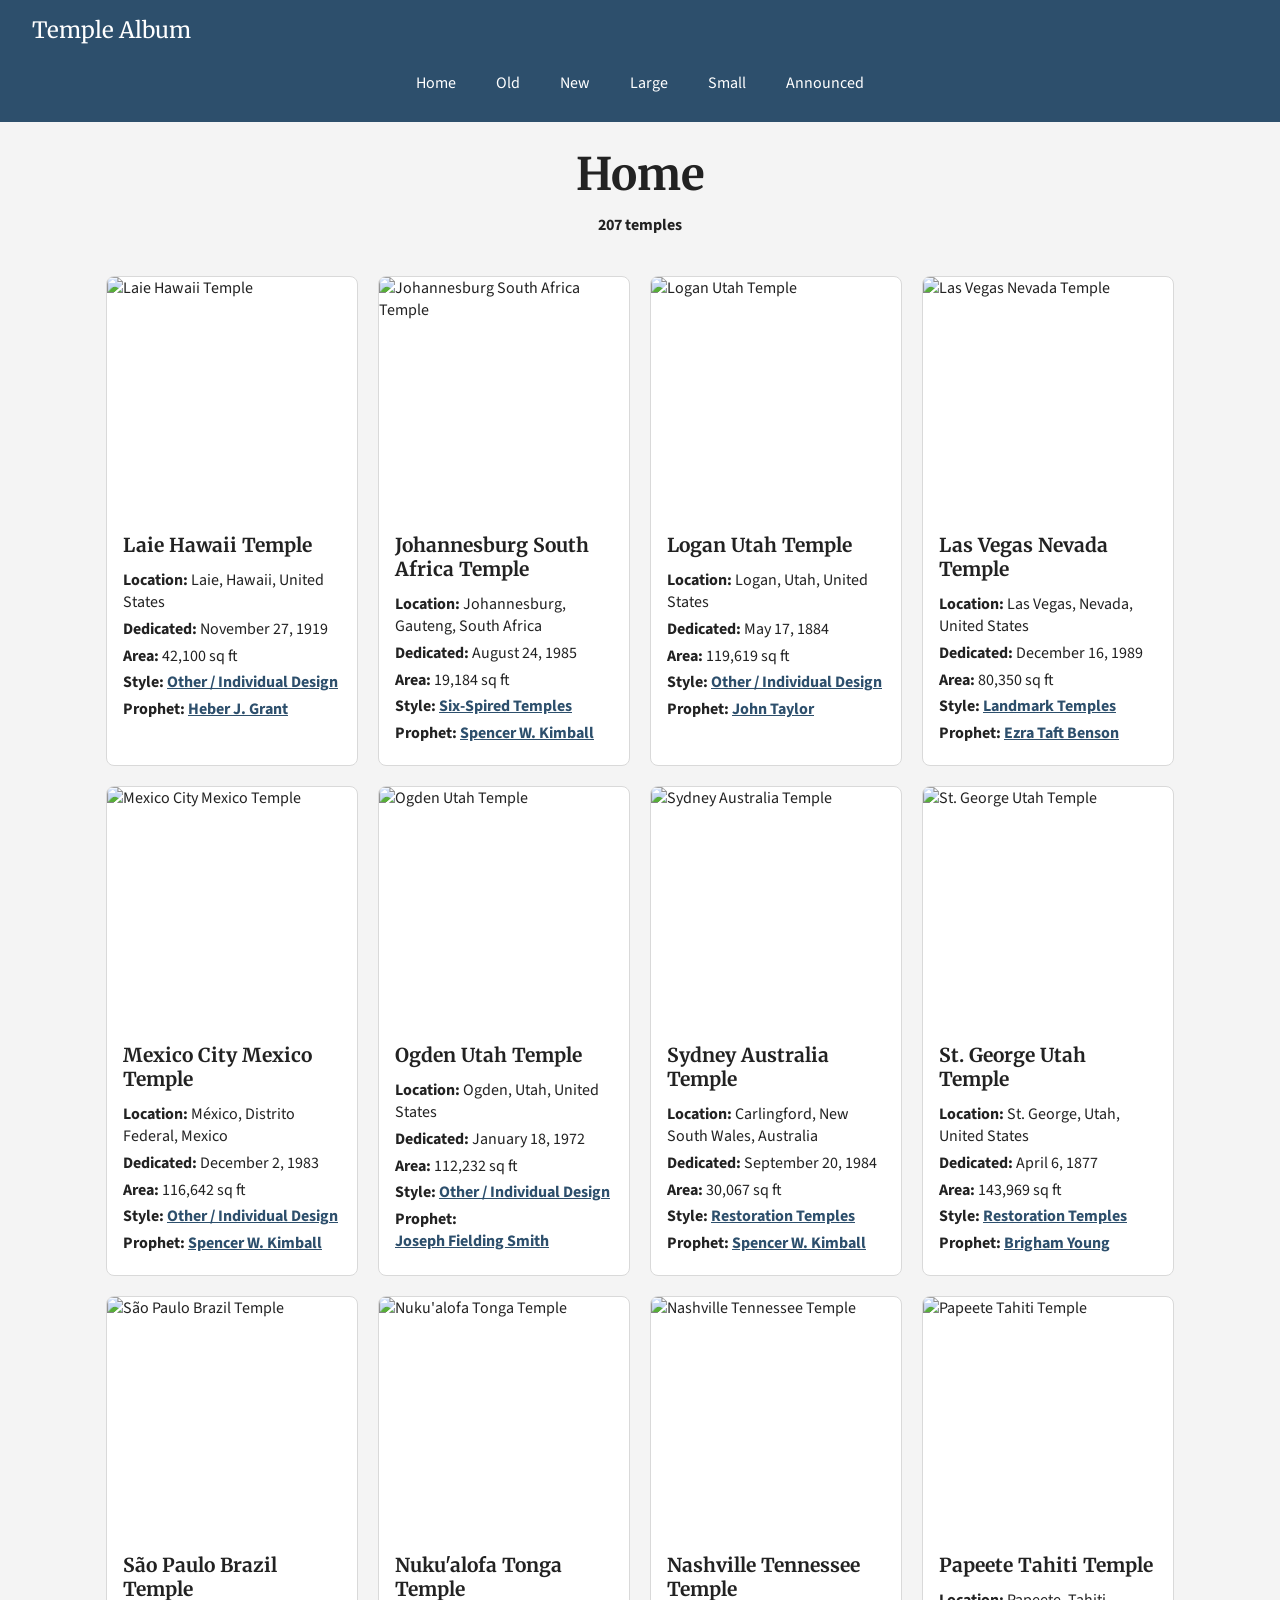
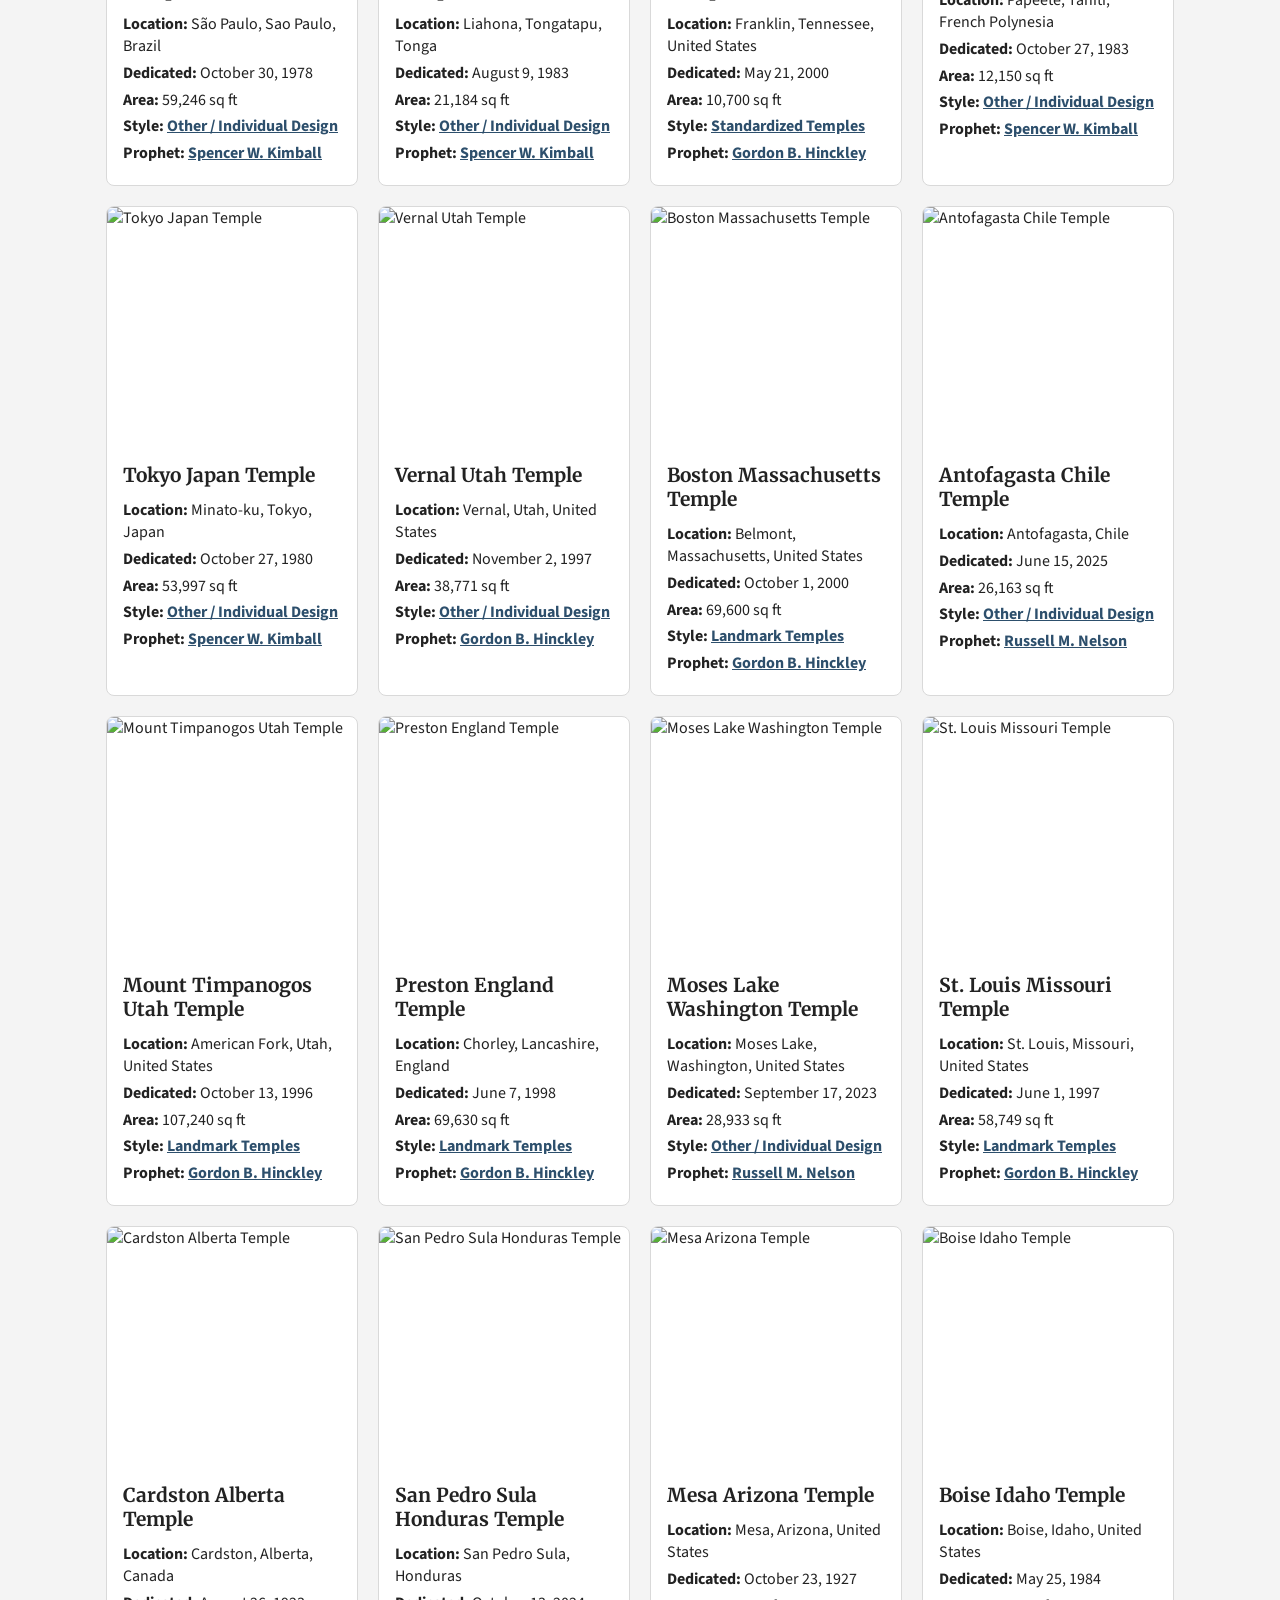
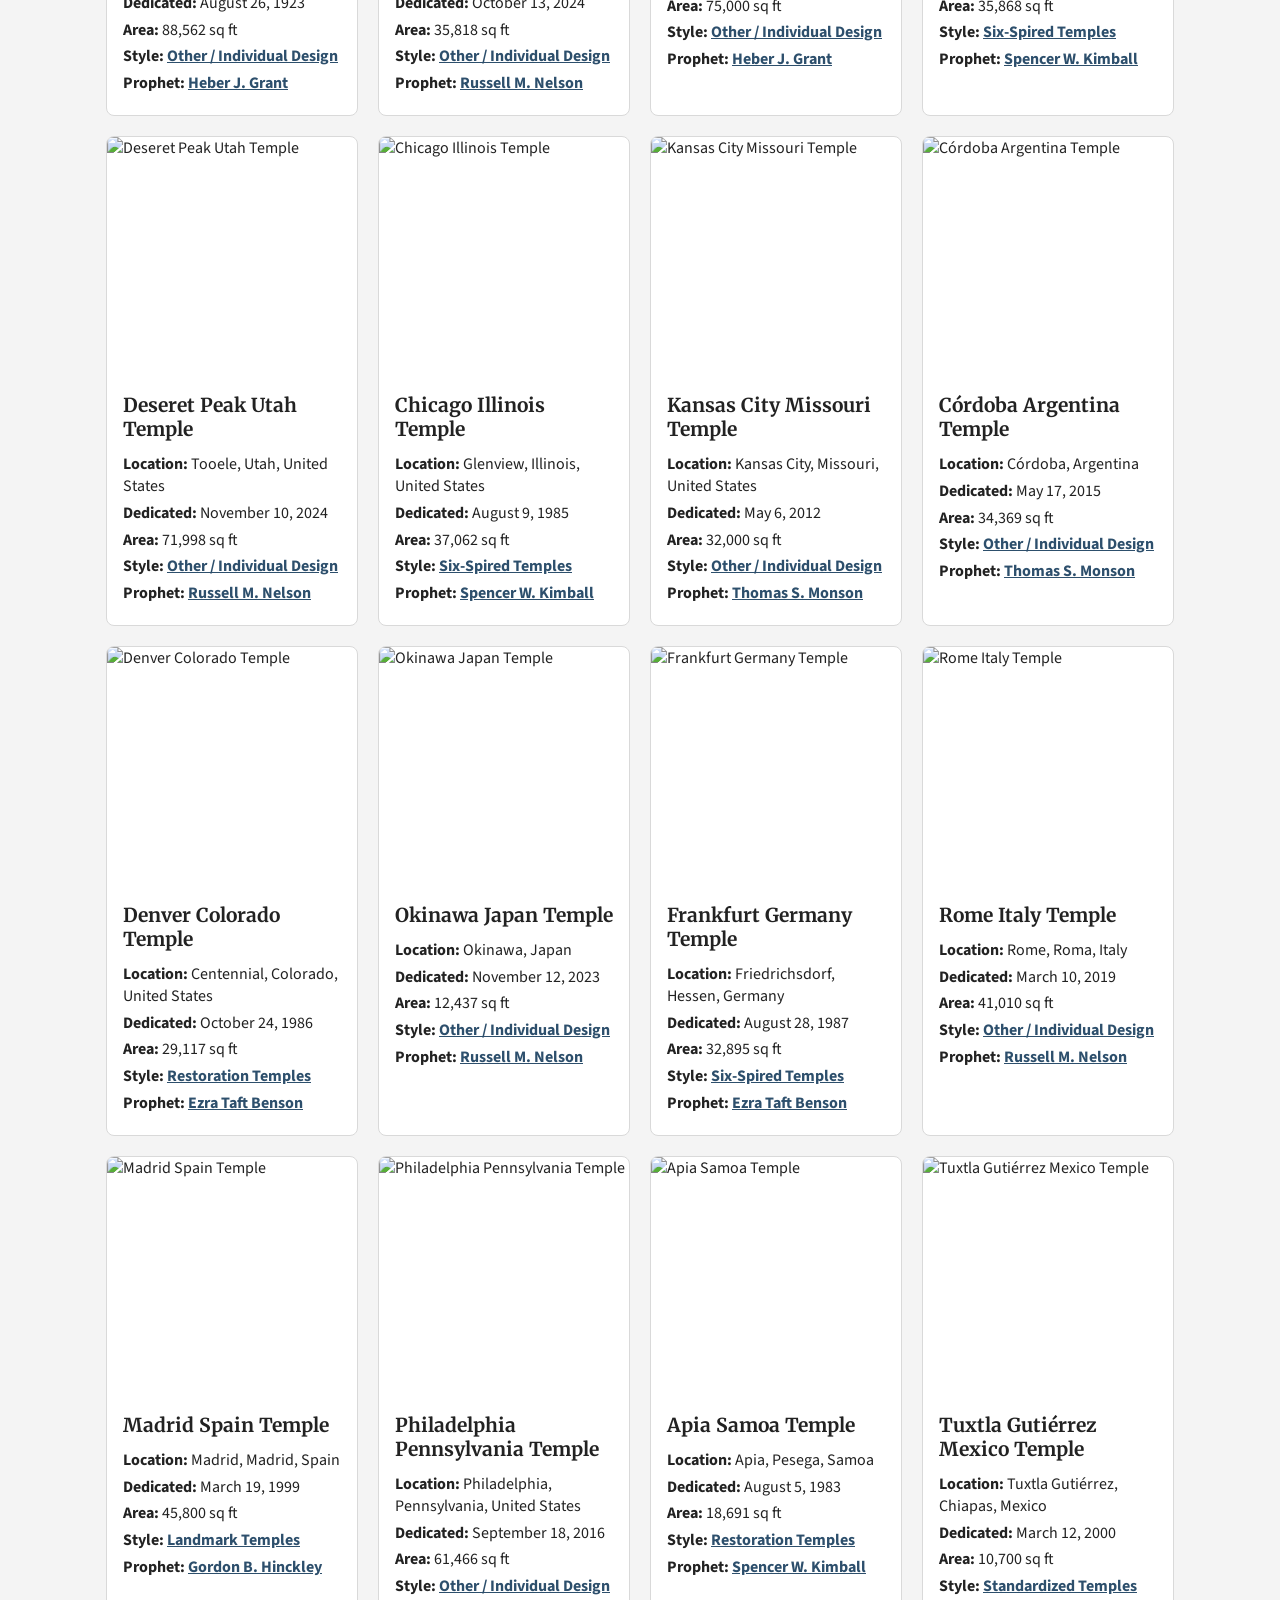
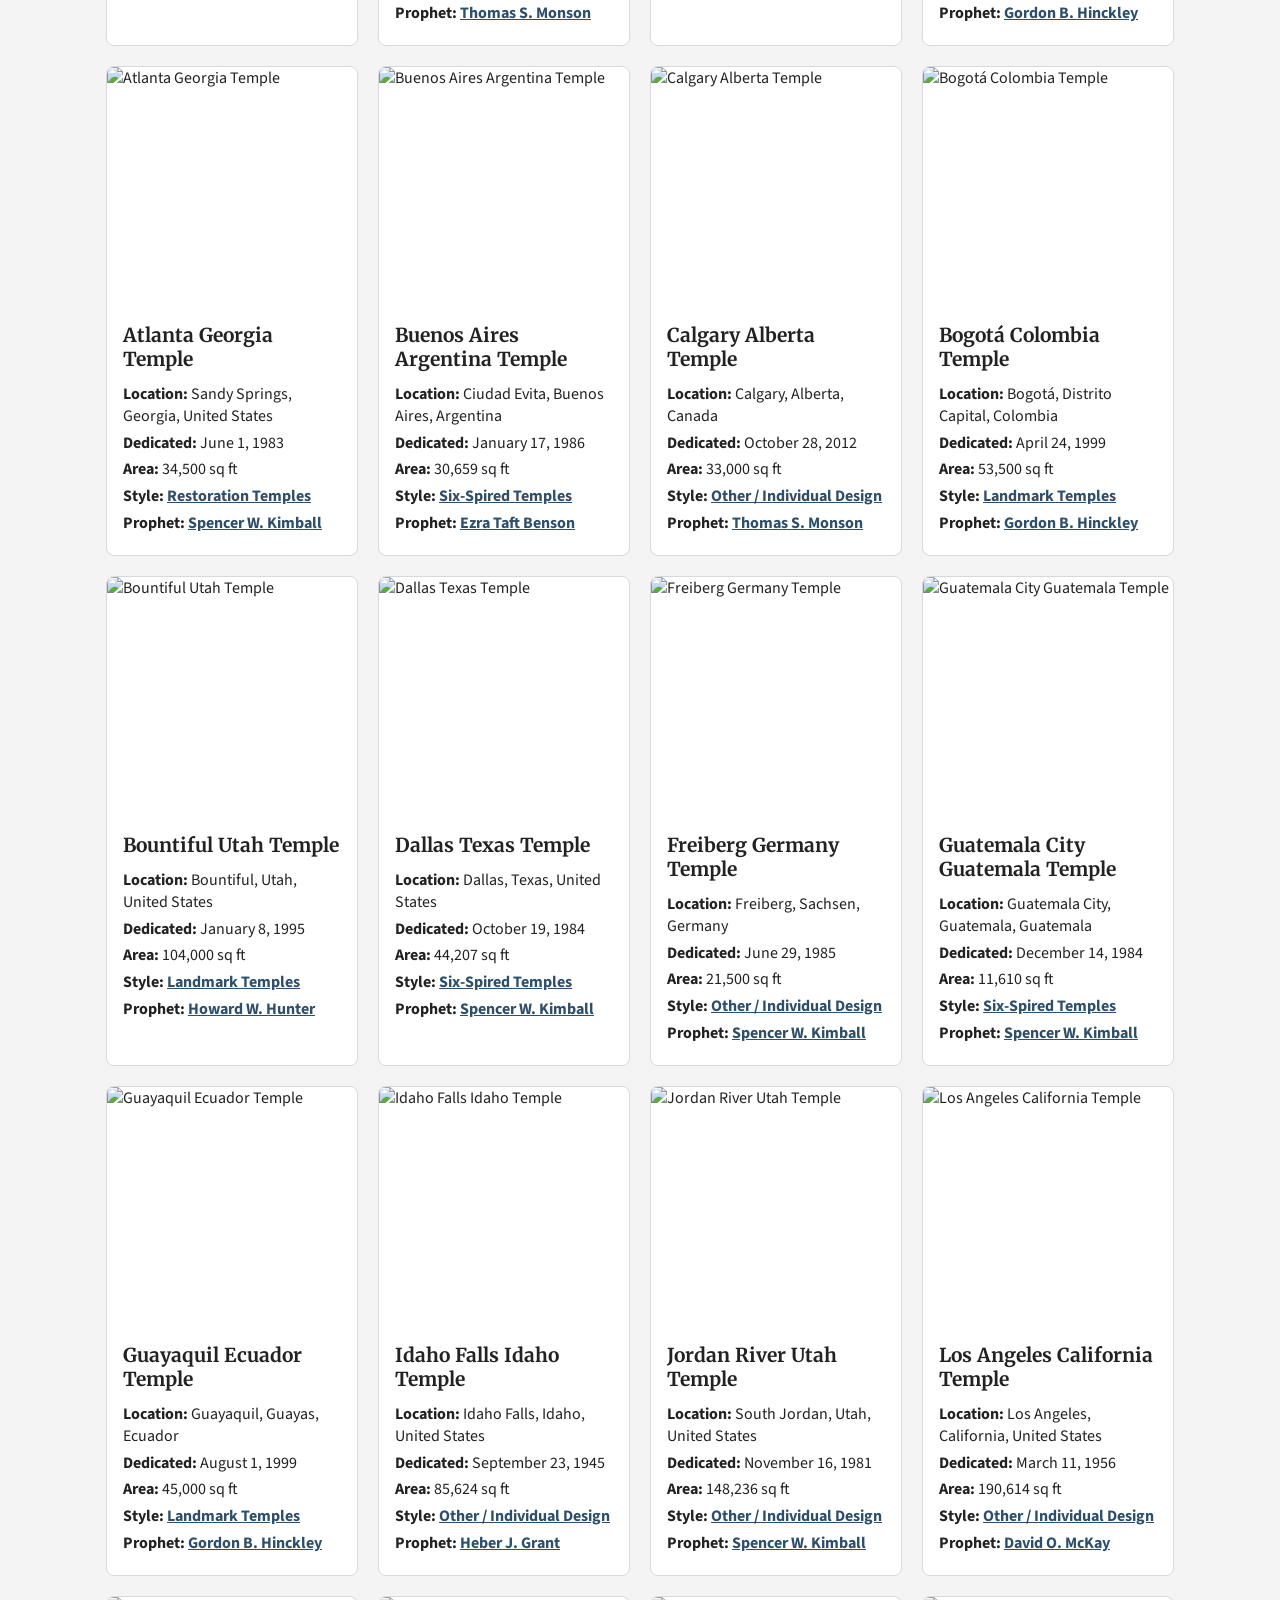
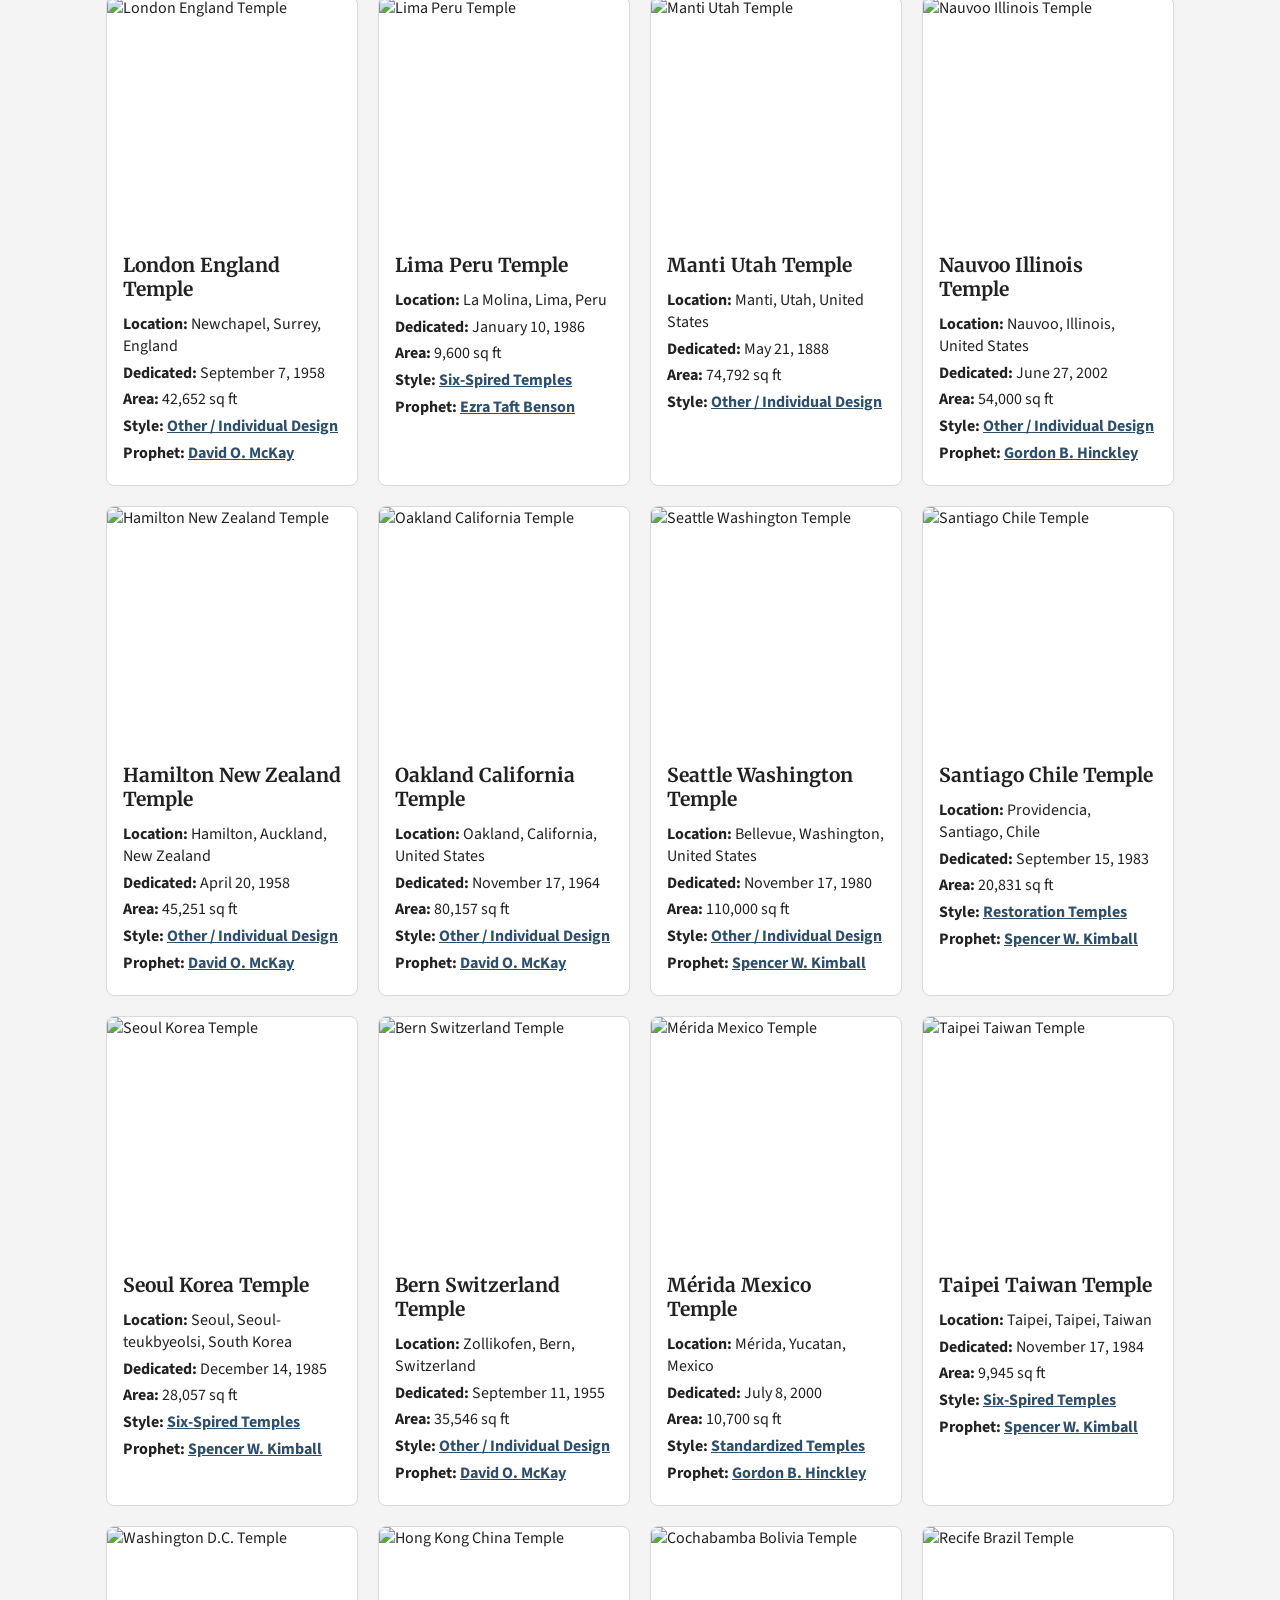
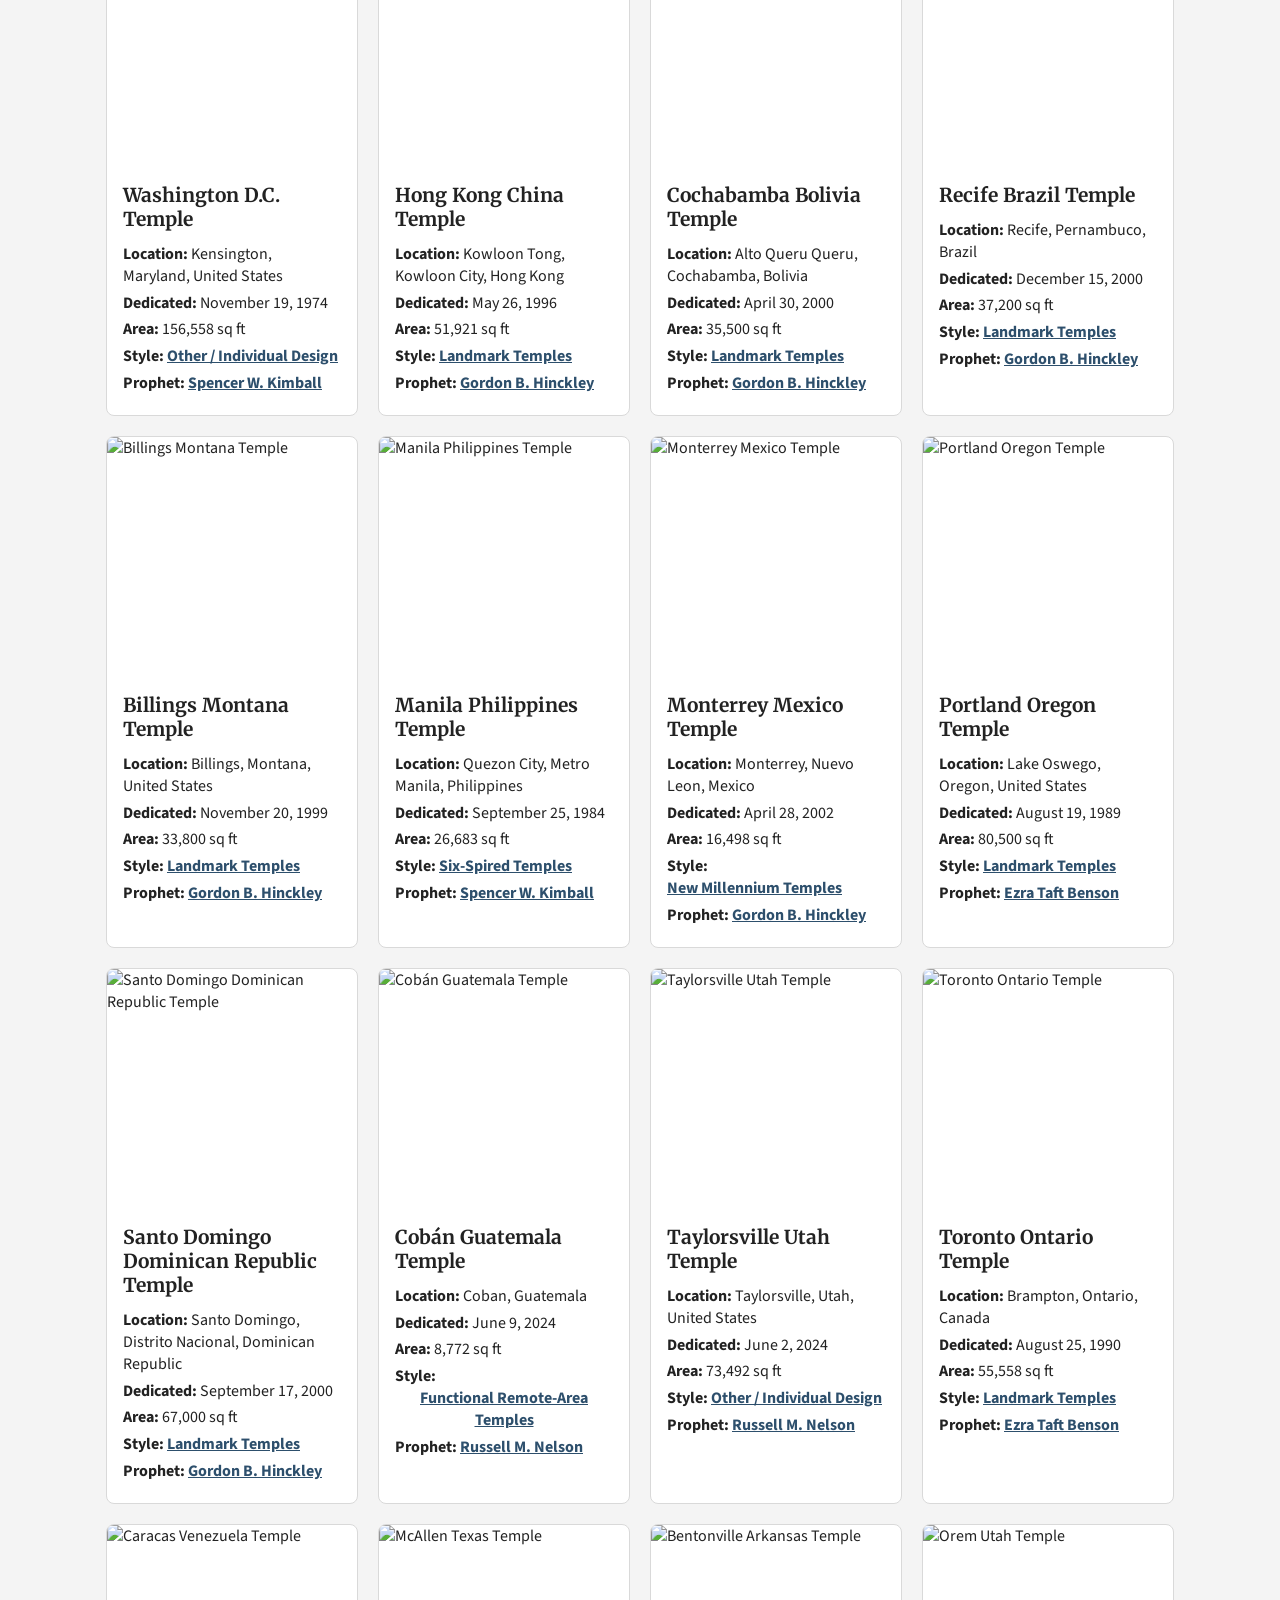
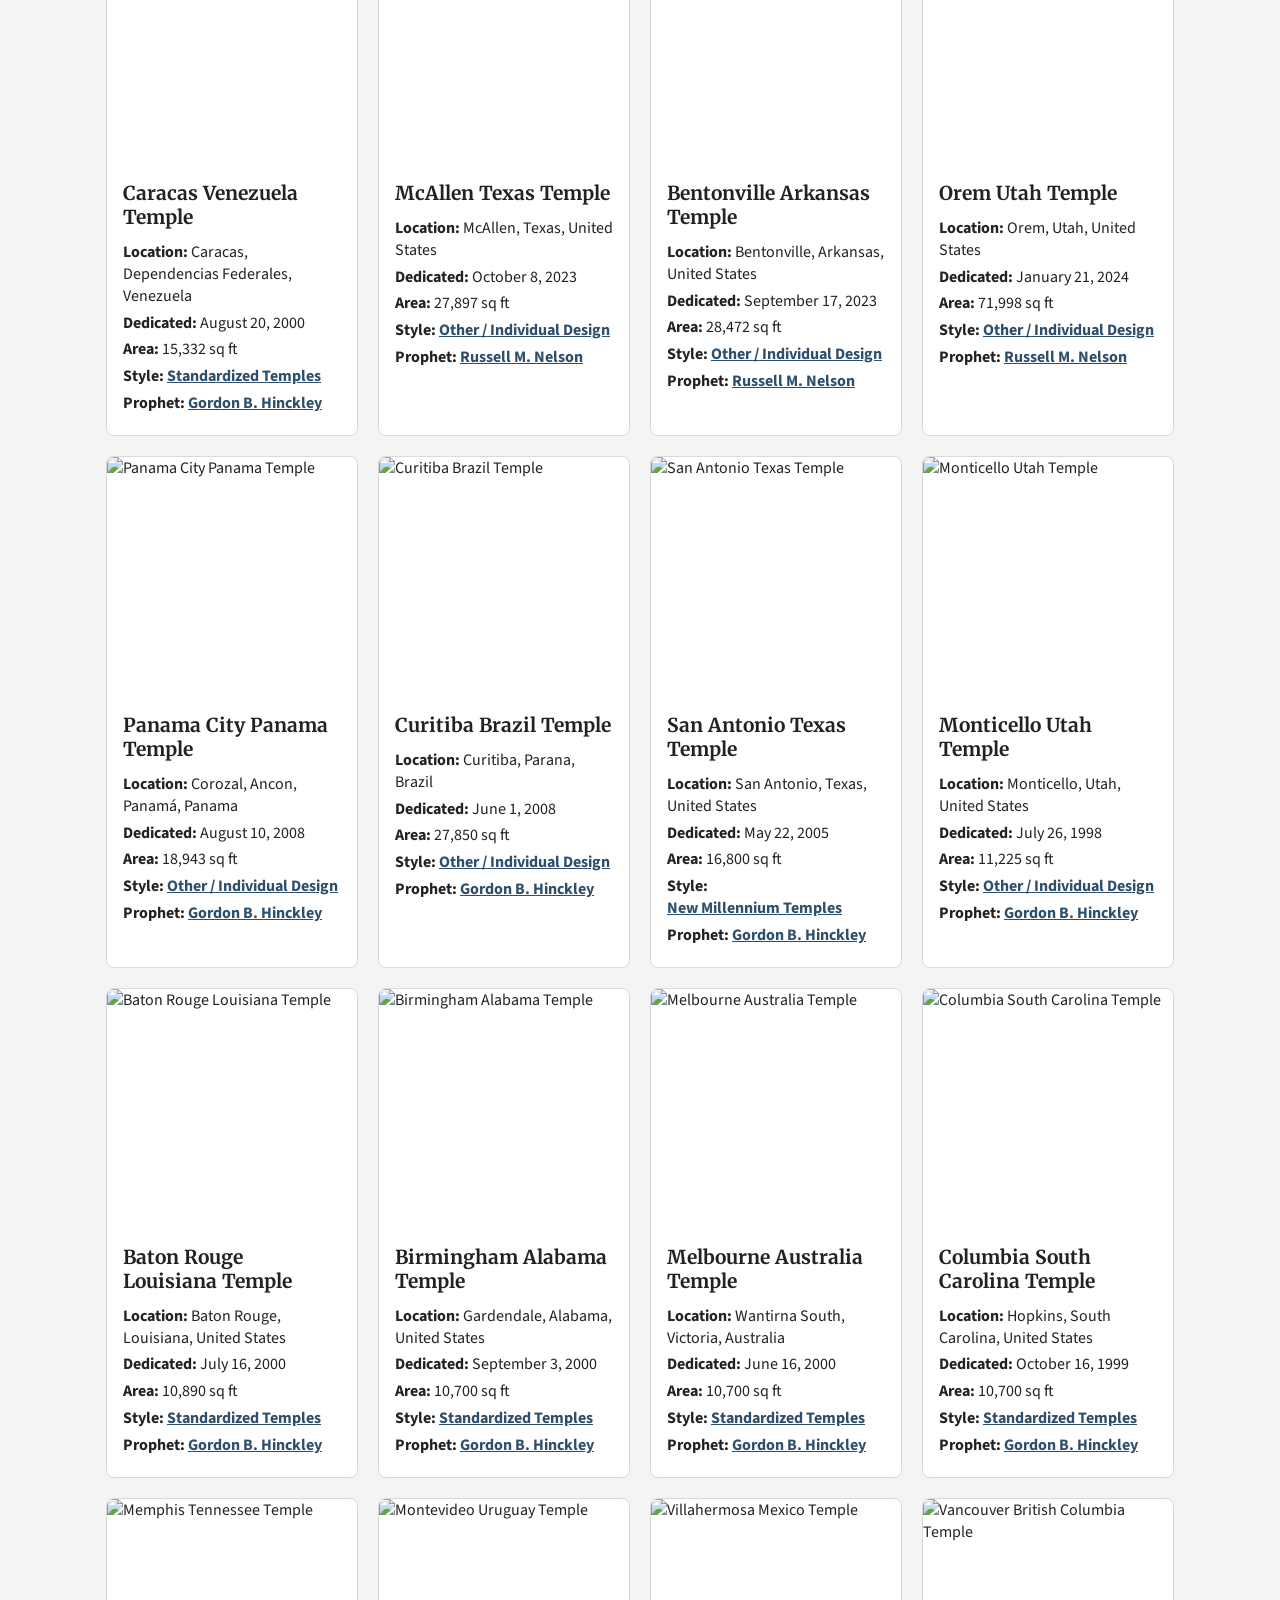
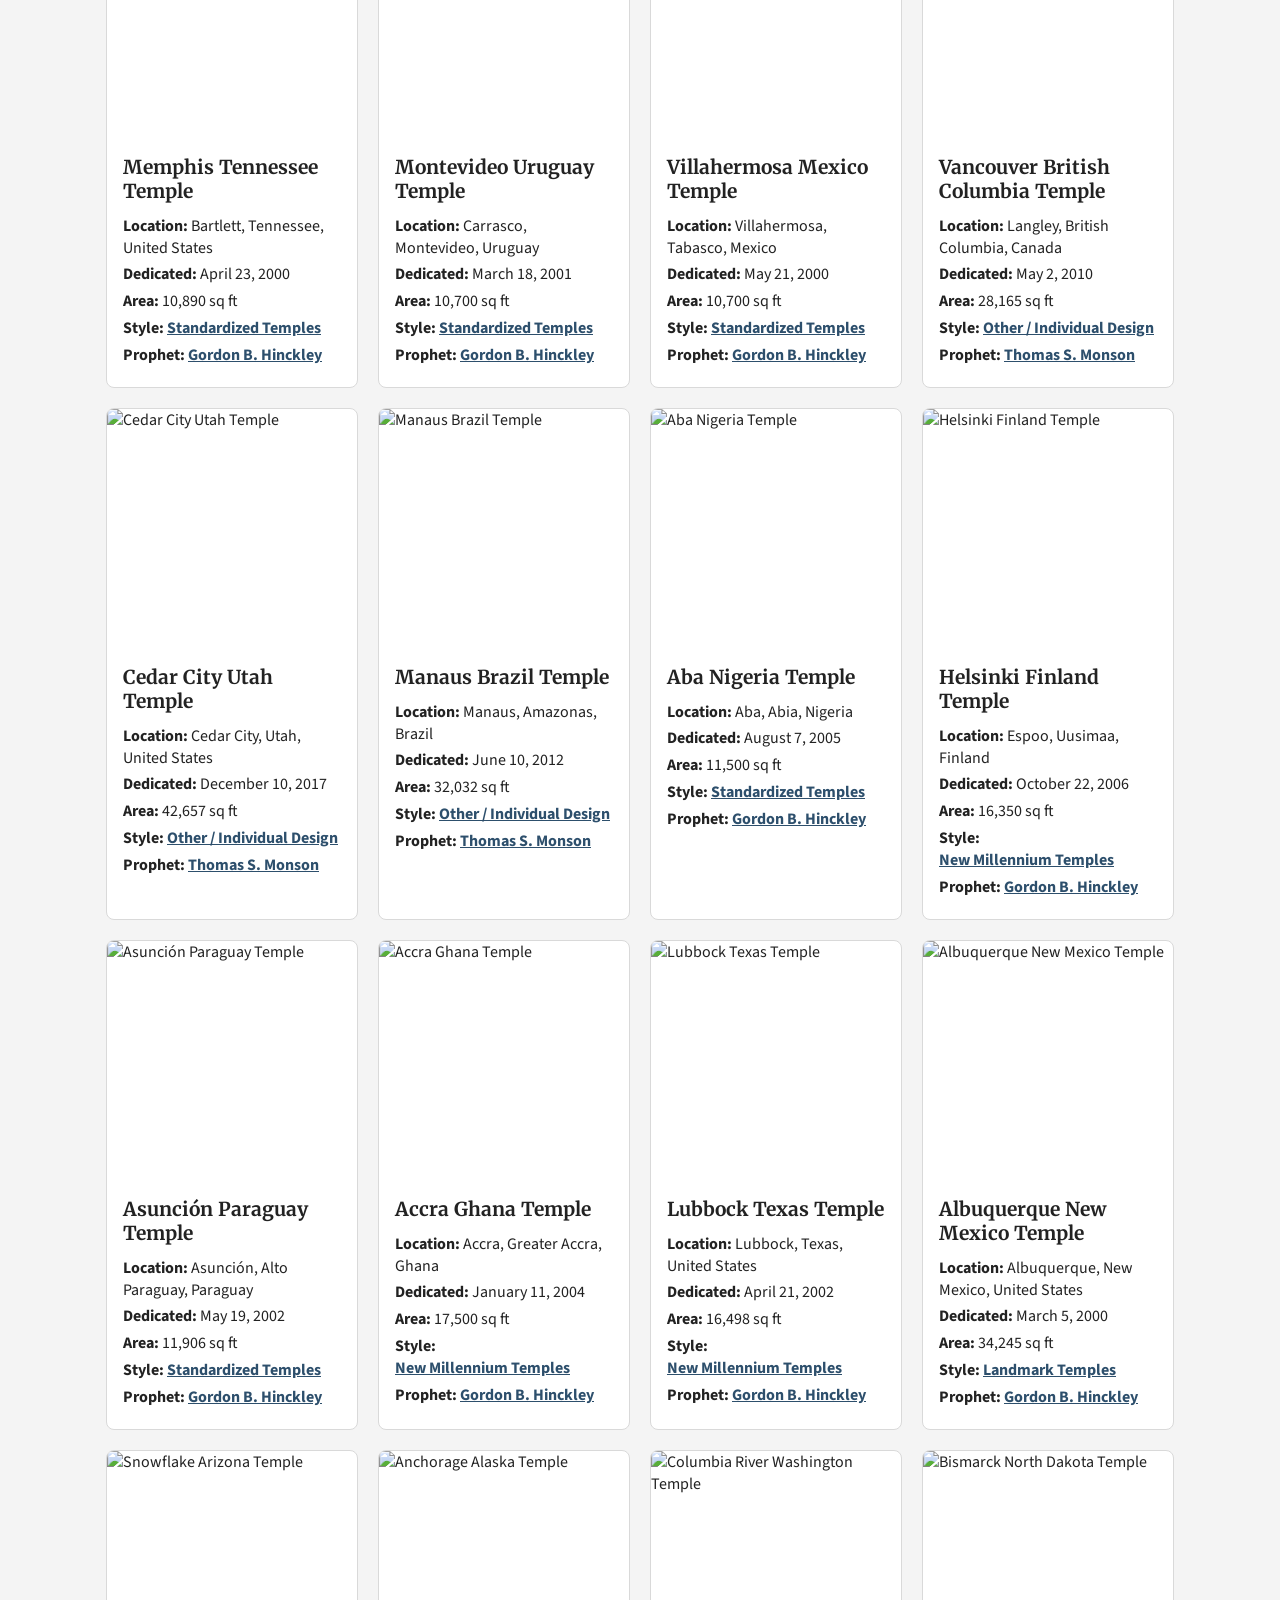
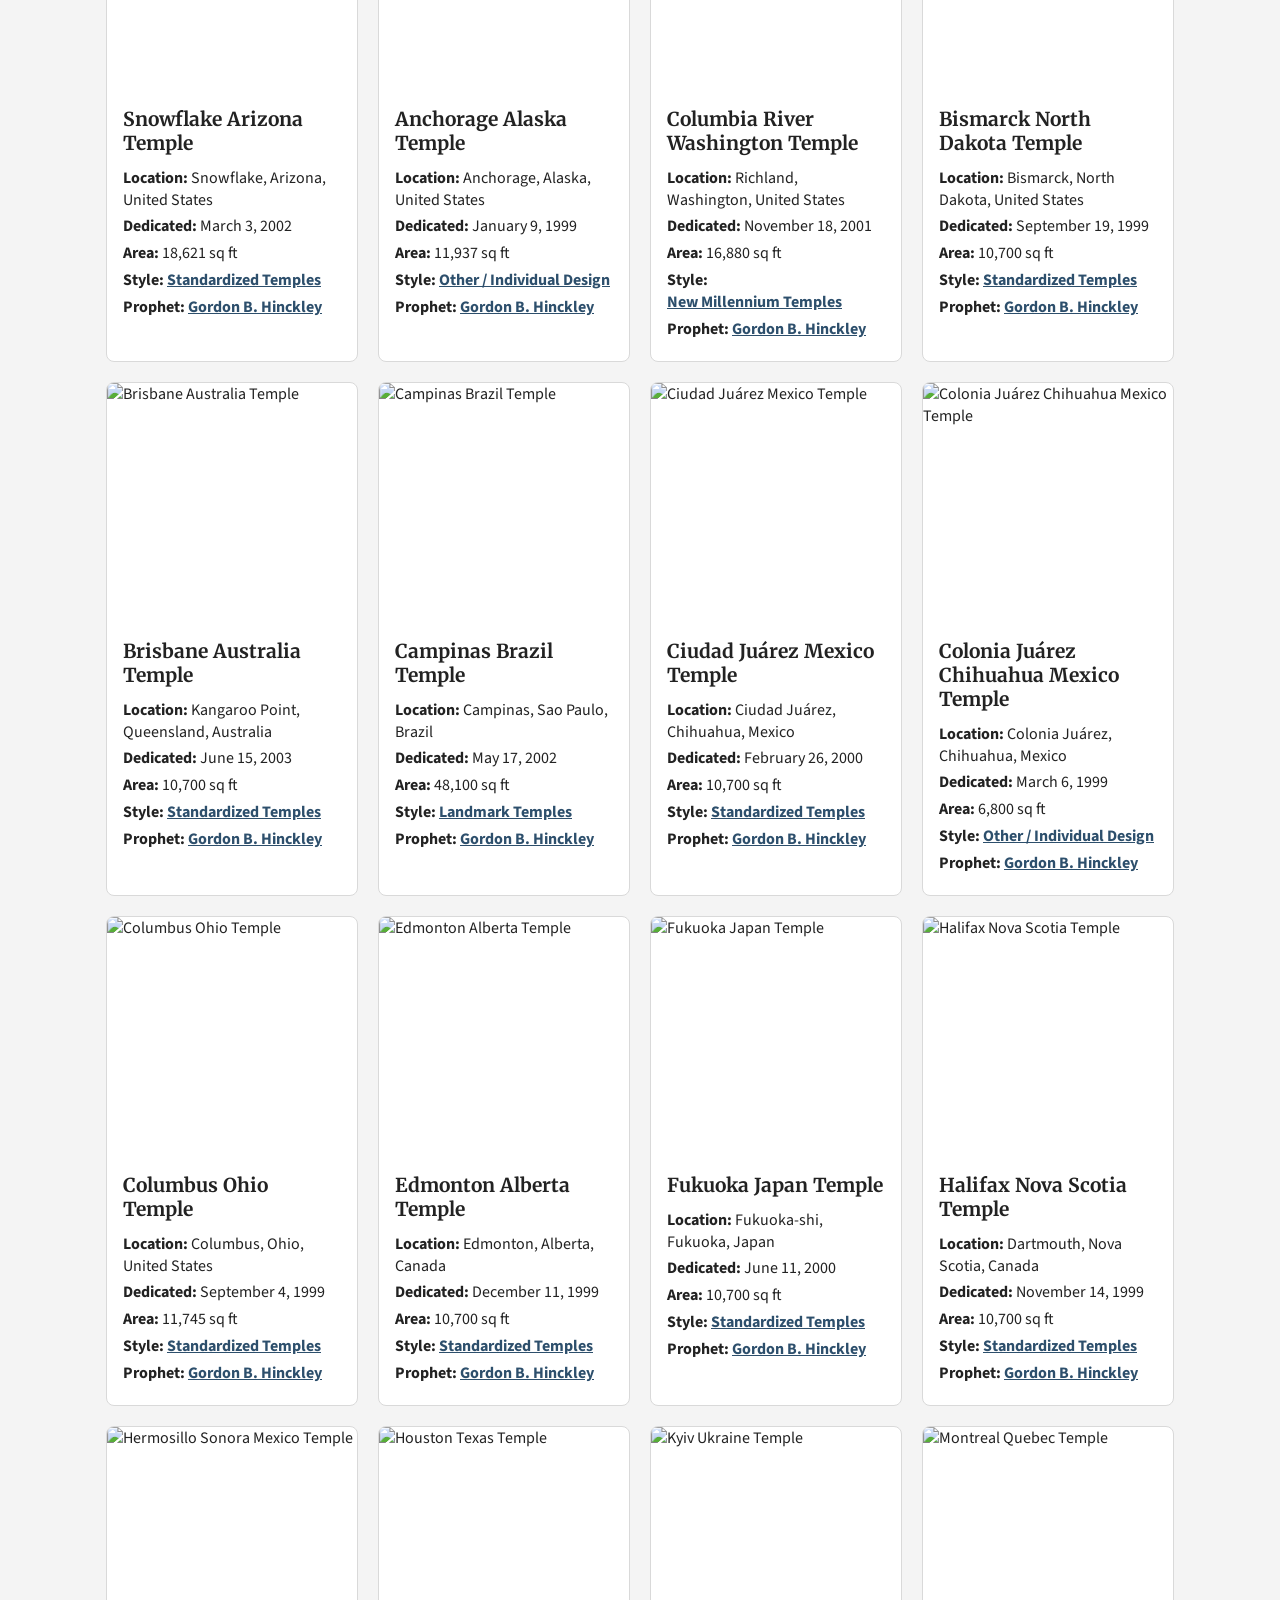
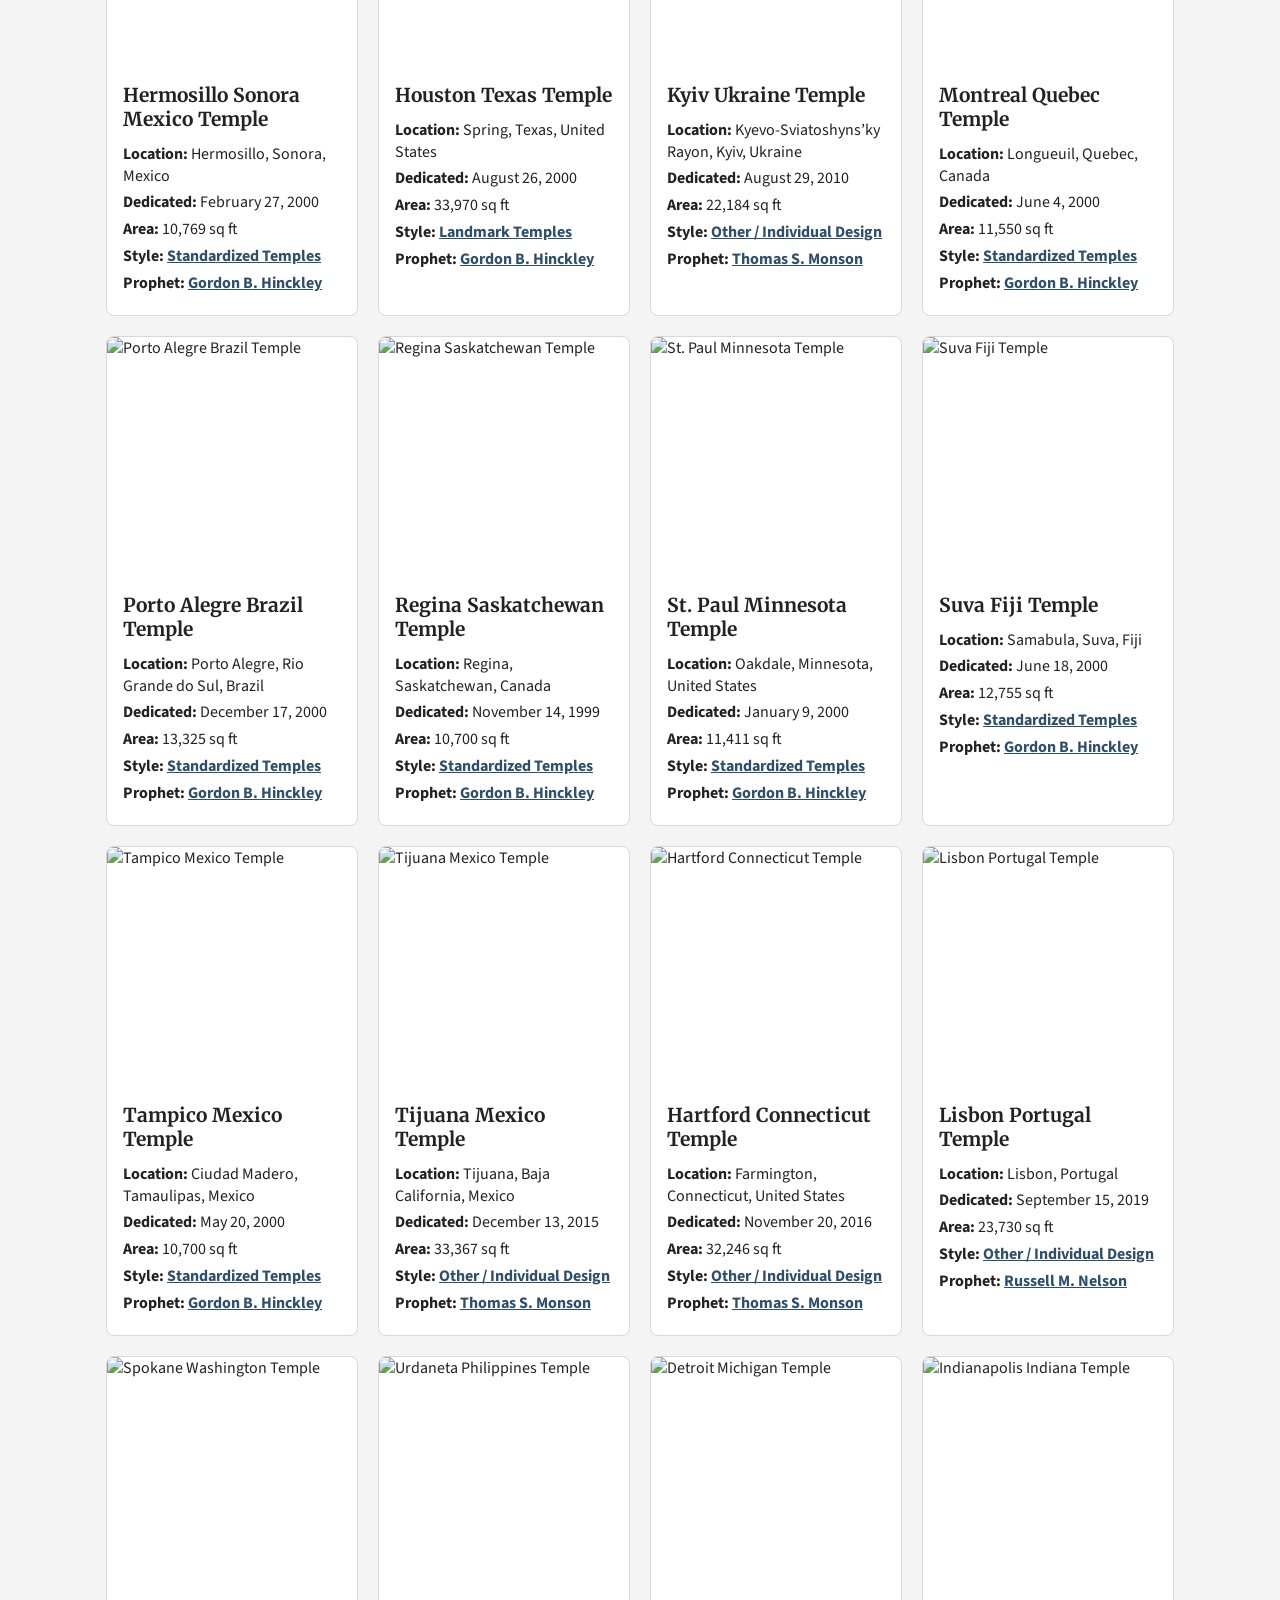
==== commit 8be38270: "Add prophet filter and more announced cityscapes" ====
--- a/filtered-temples.html
+++ b/filtered-temples.html
@@ -35,6 +35,7 @@
   <main>
     <h1 id="pageTitle">Home</h1>
     <p id="templeCount"></p>
+    <div id="activeFilterBar" class="active-filter-bar" hidden></div>
     <div id="templeCards" class="card-grid"></div>
   </main>
 
